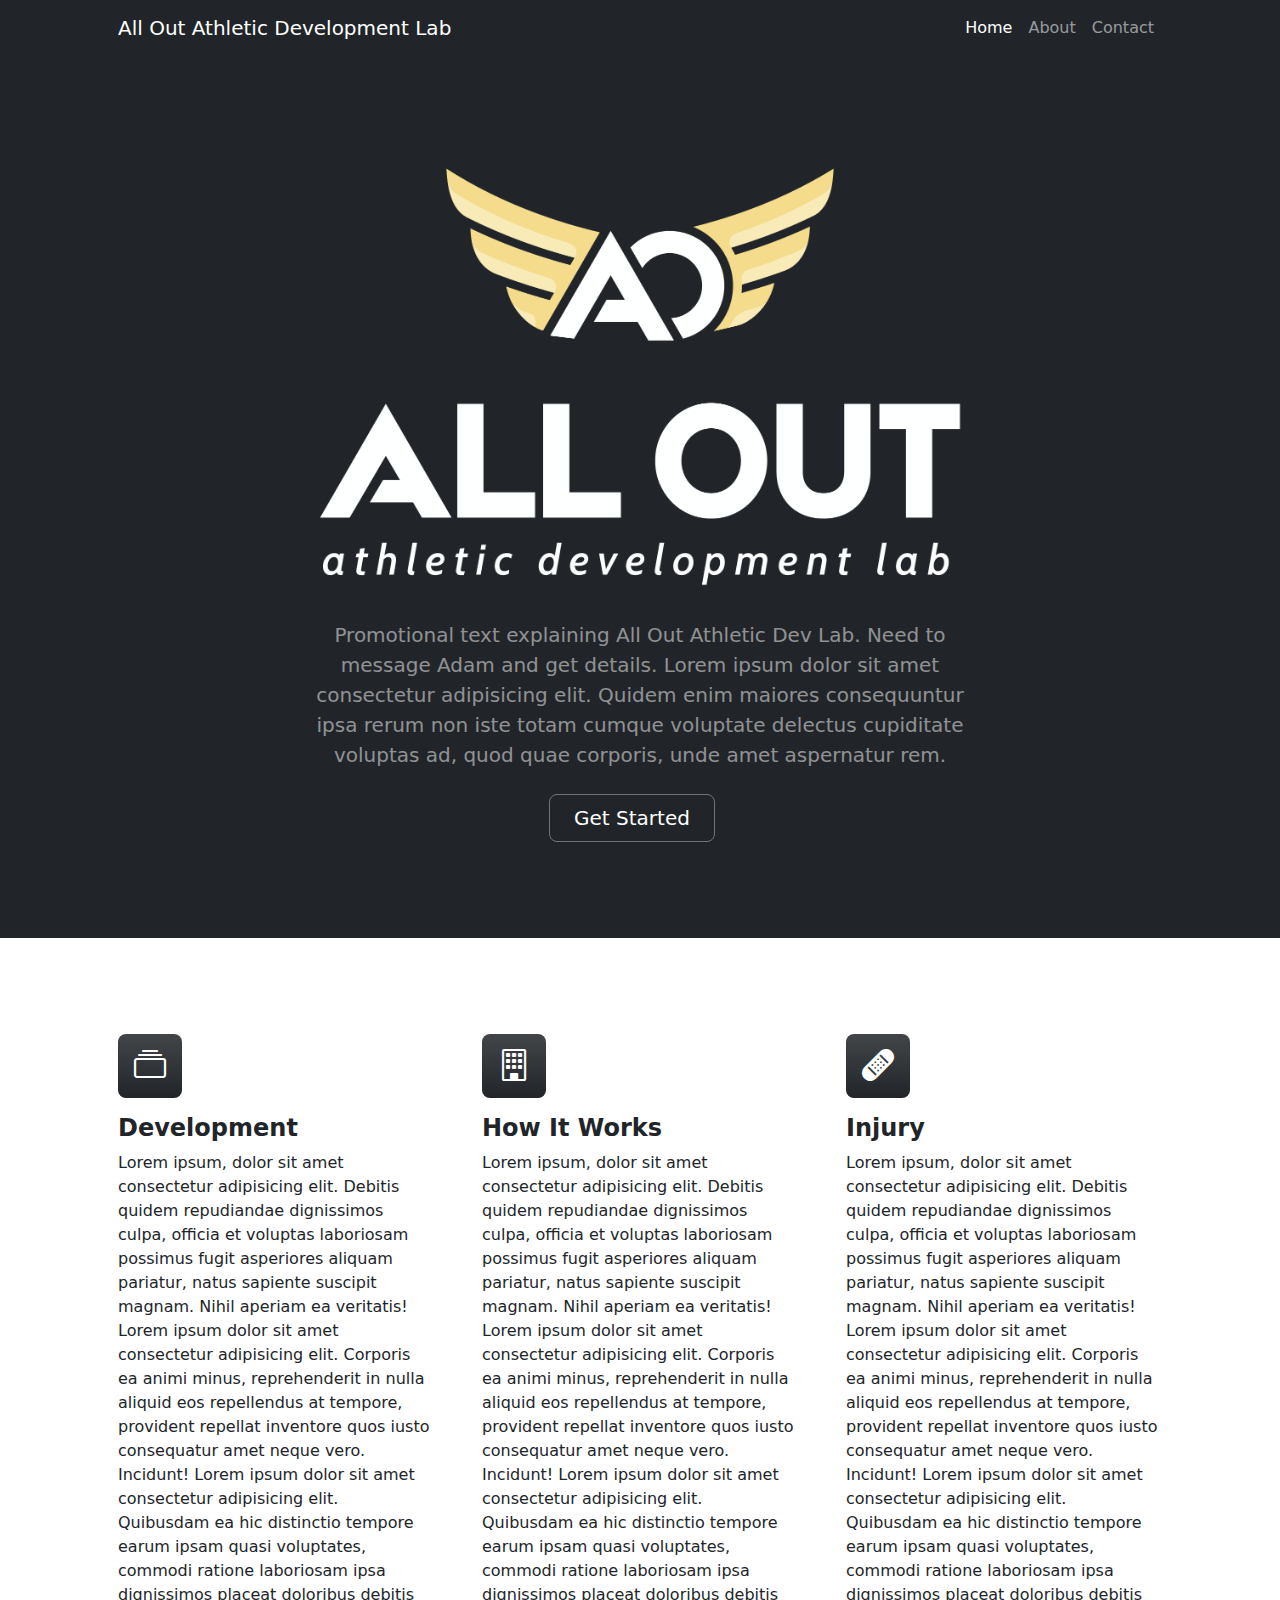
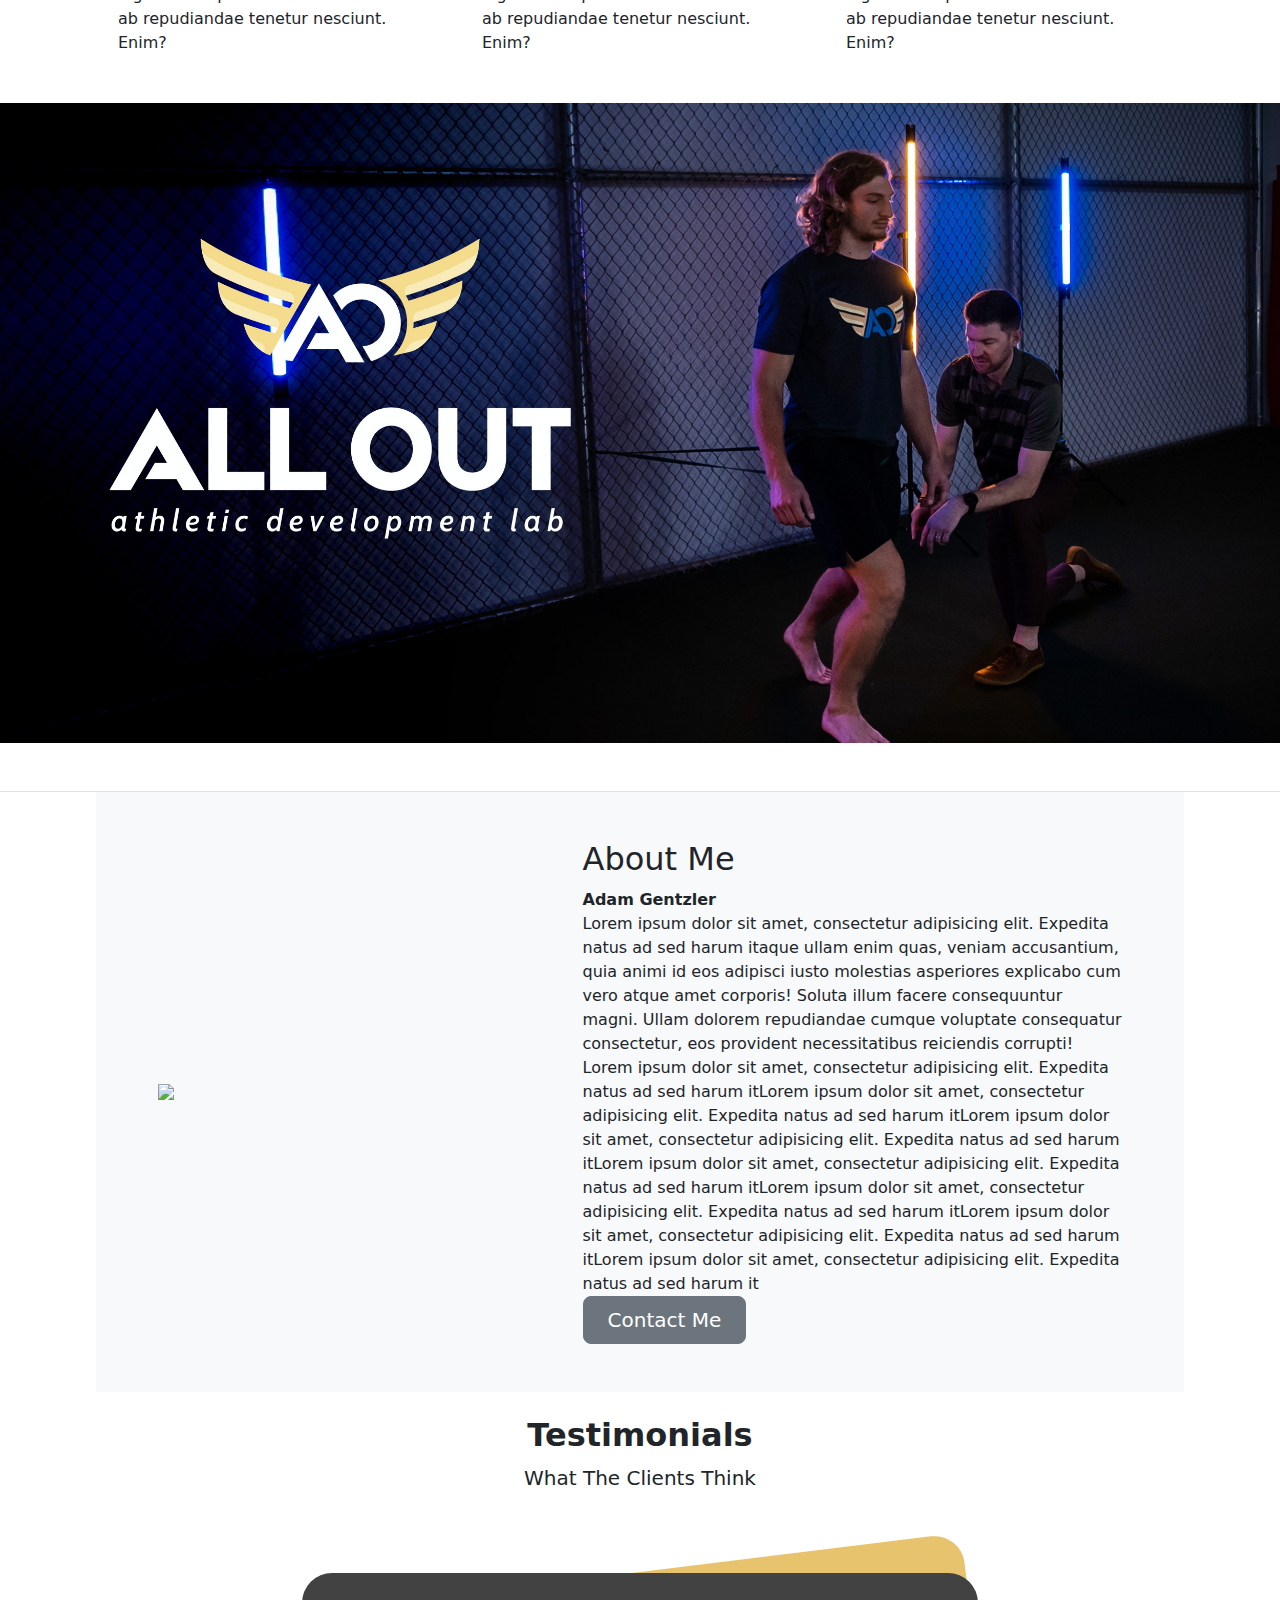
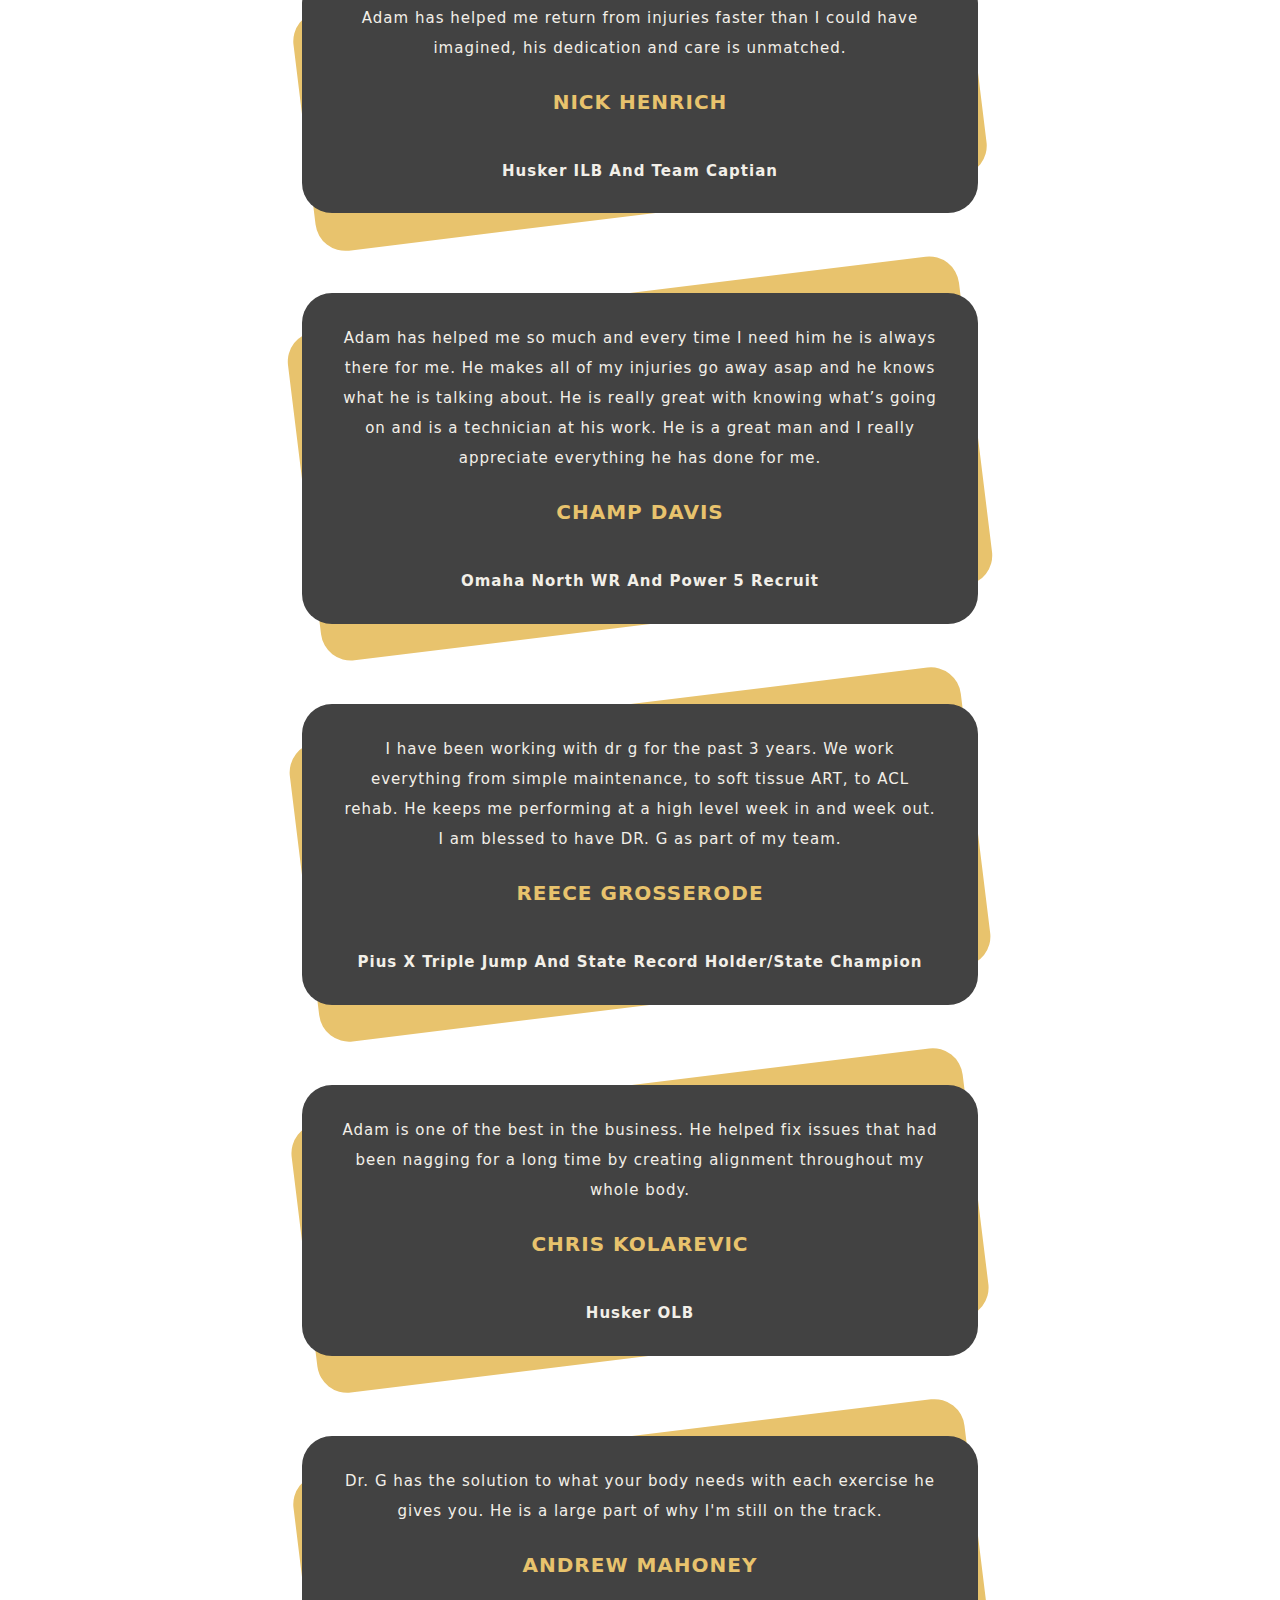
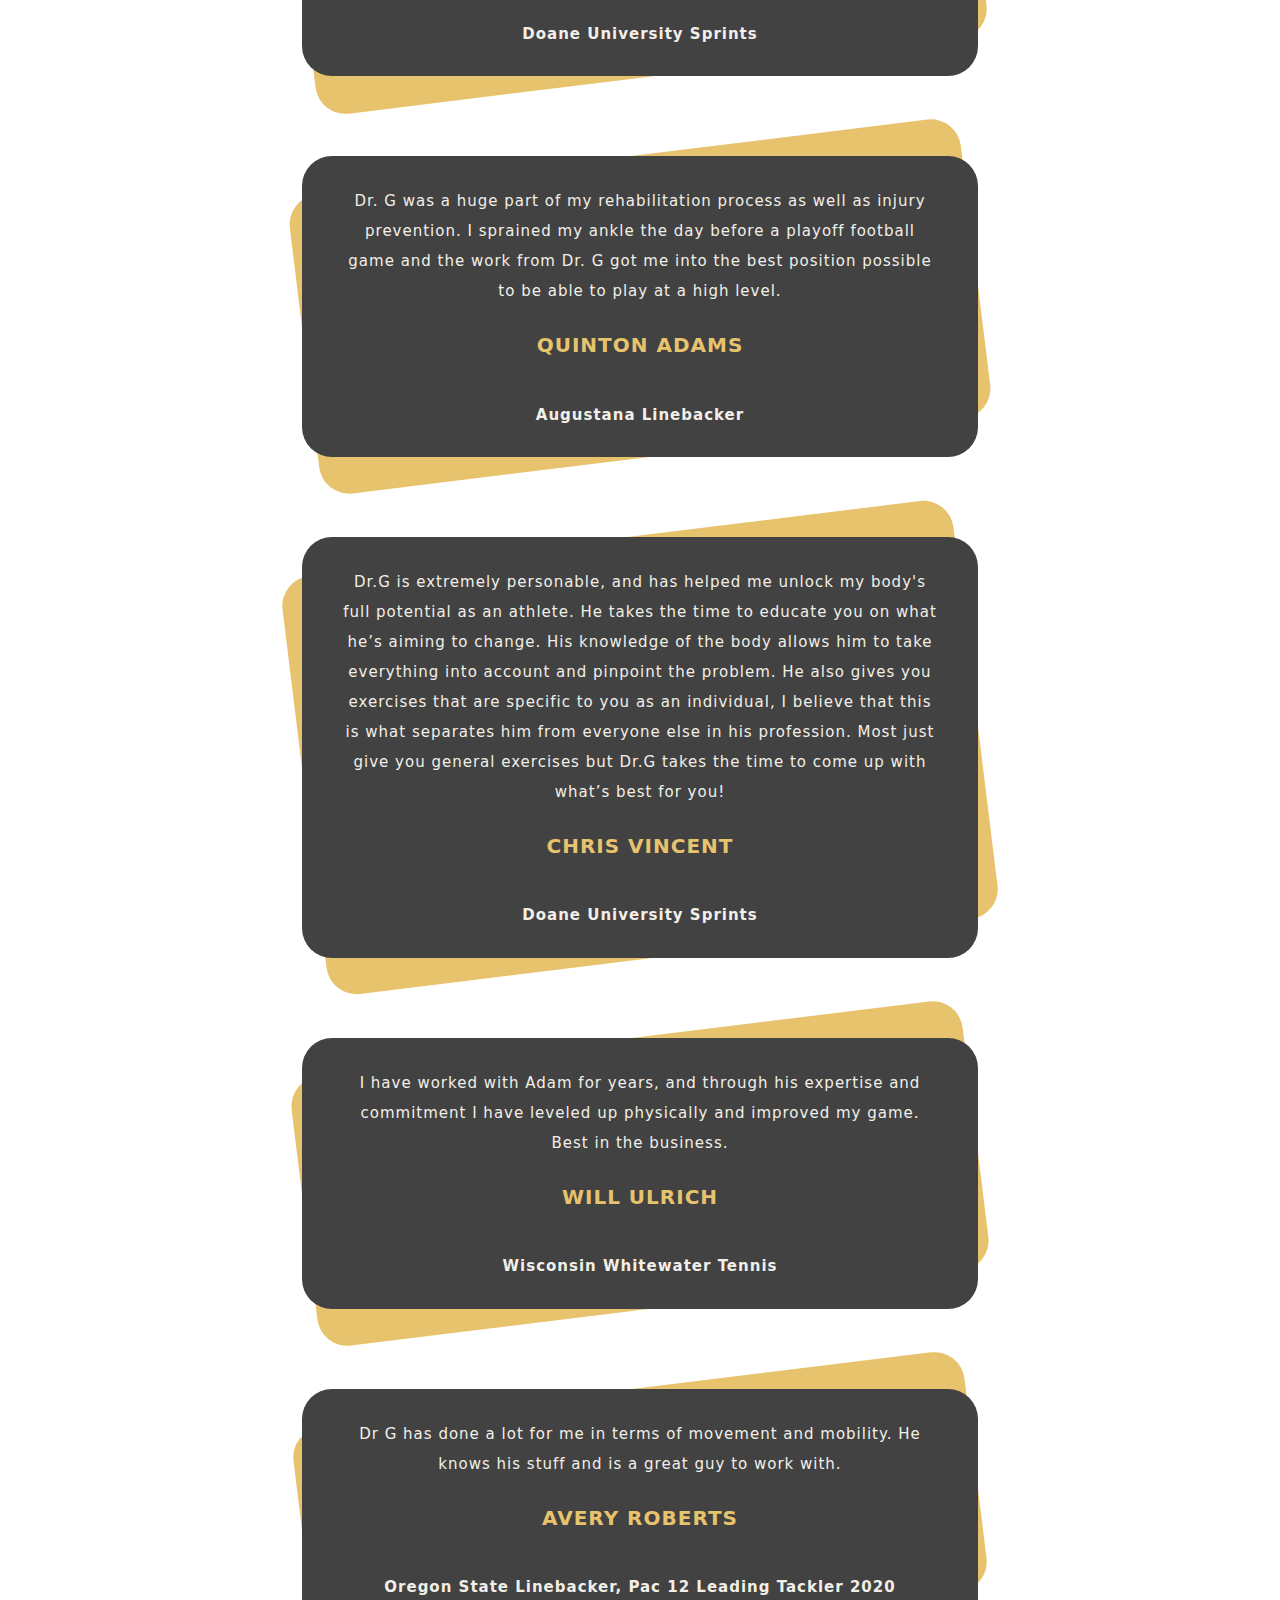
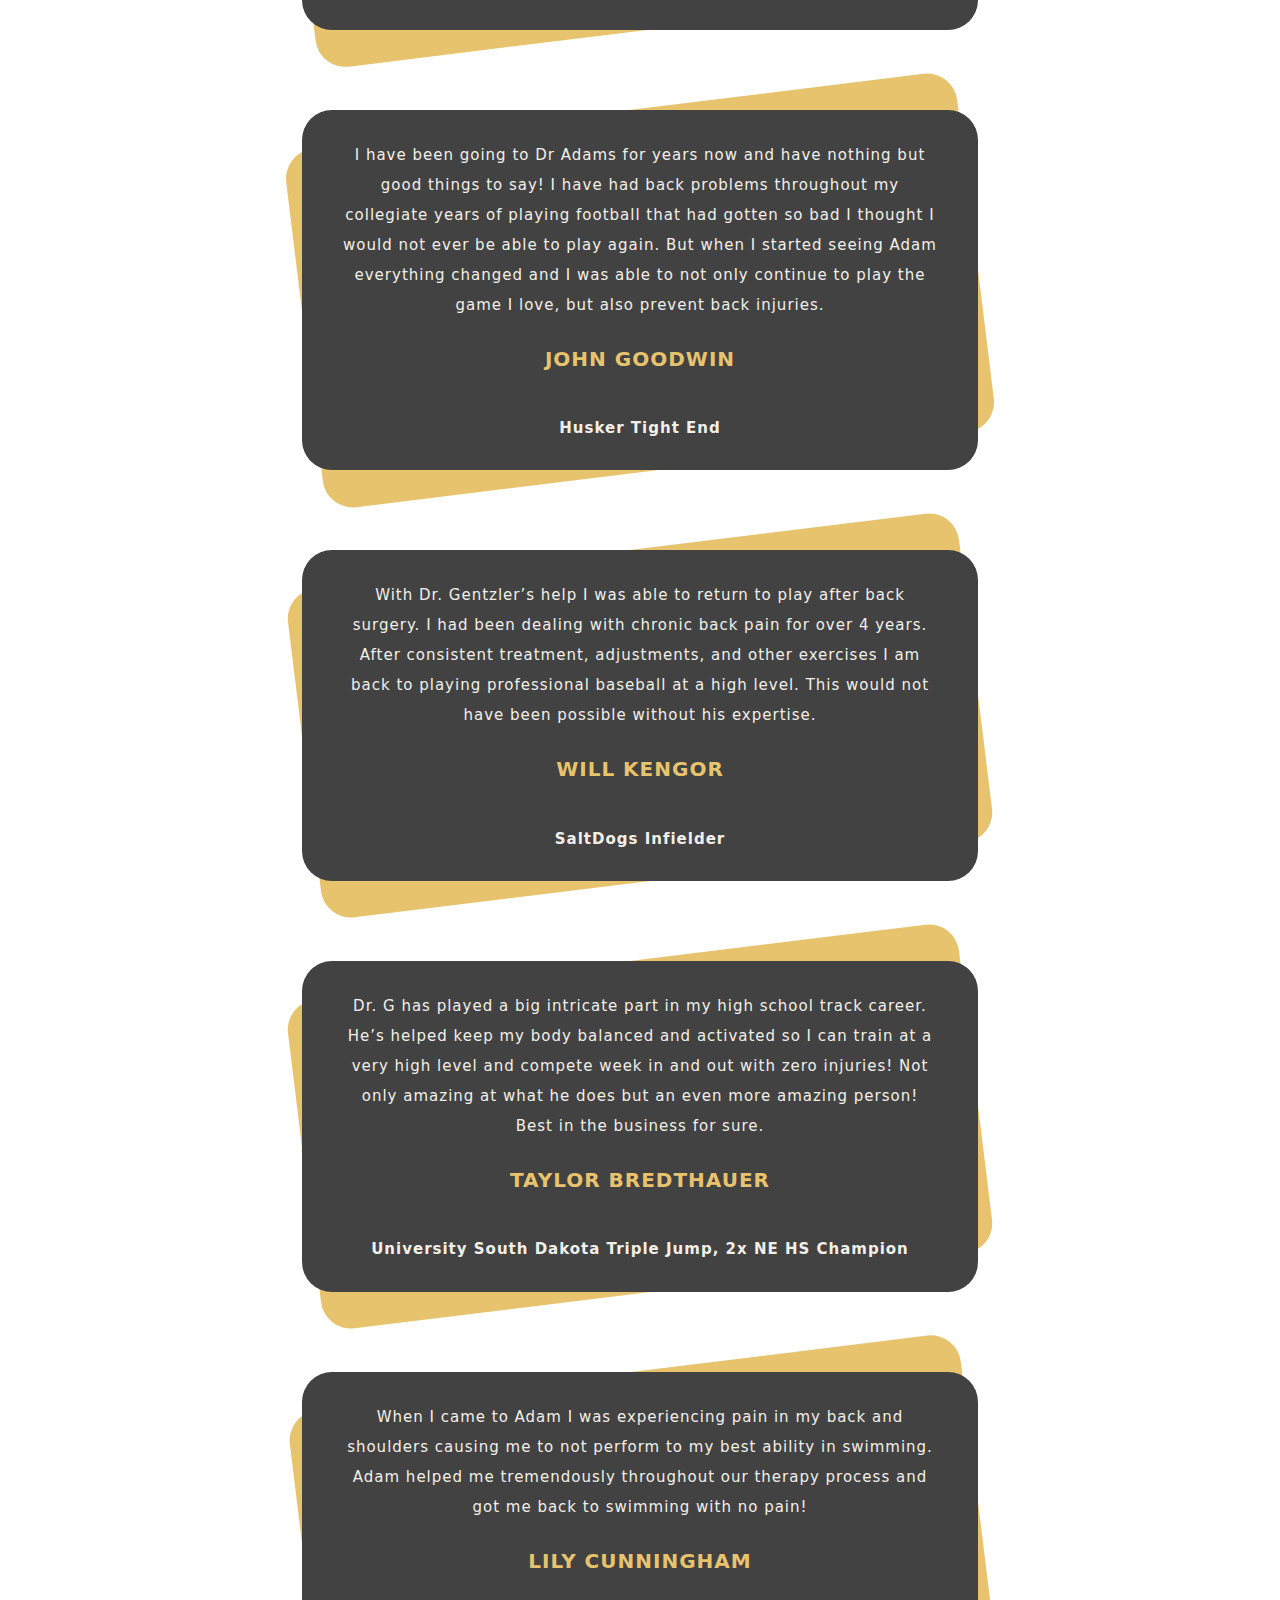
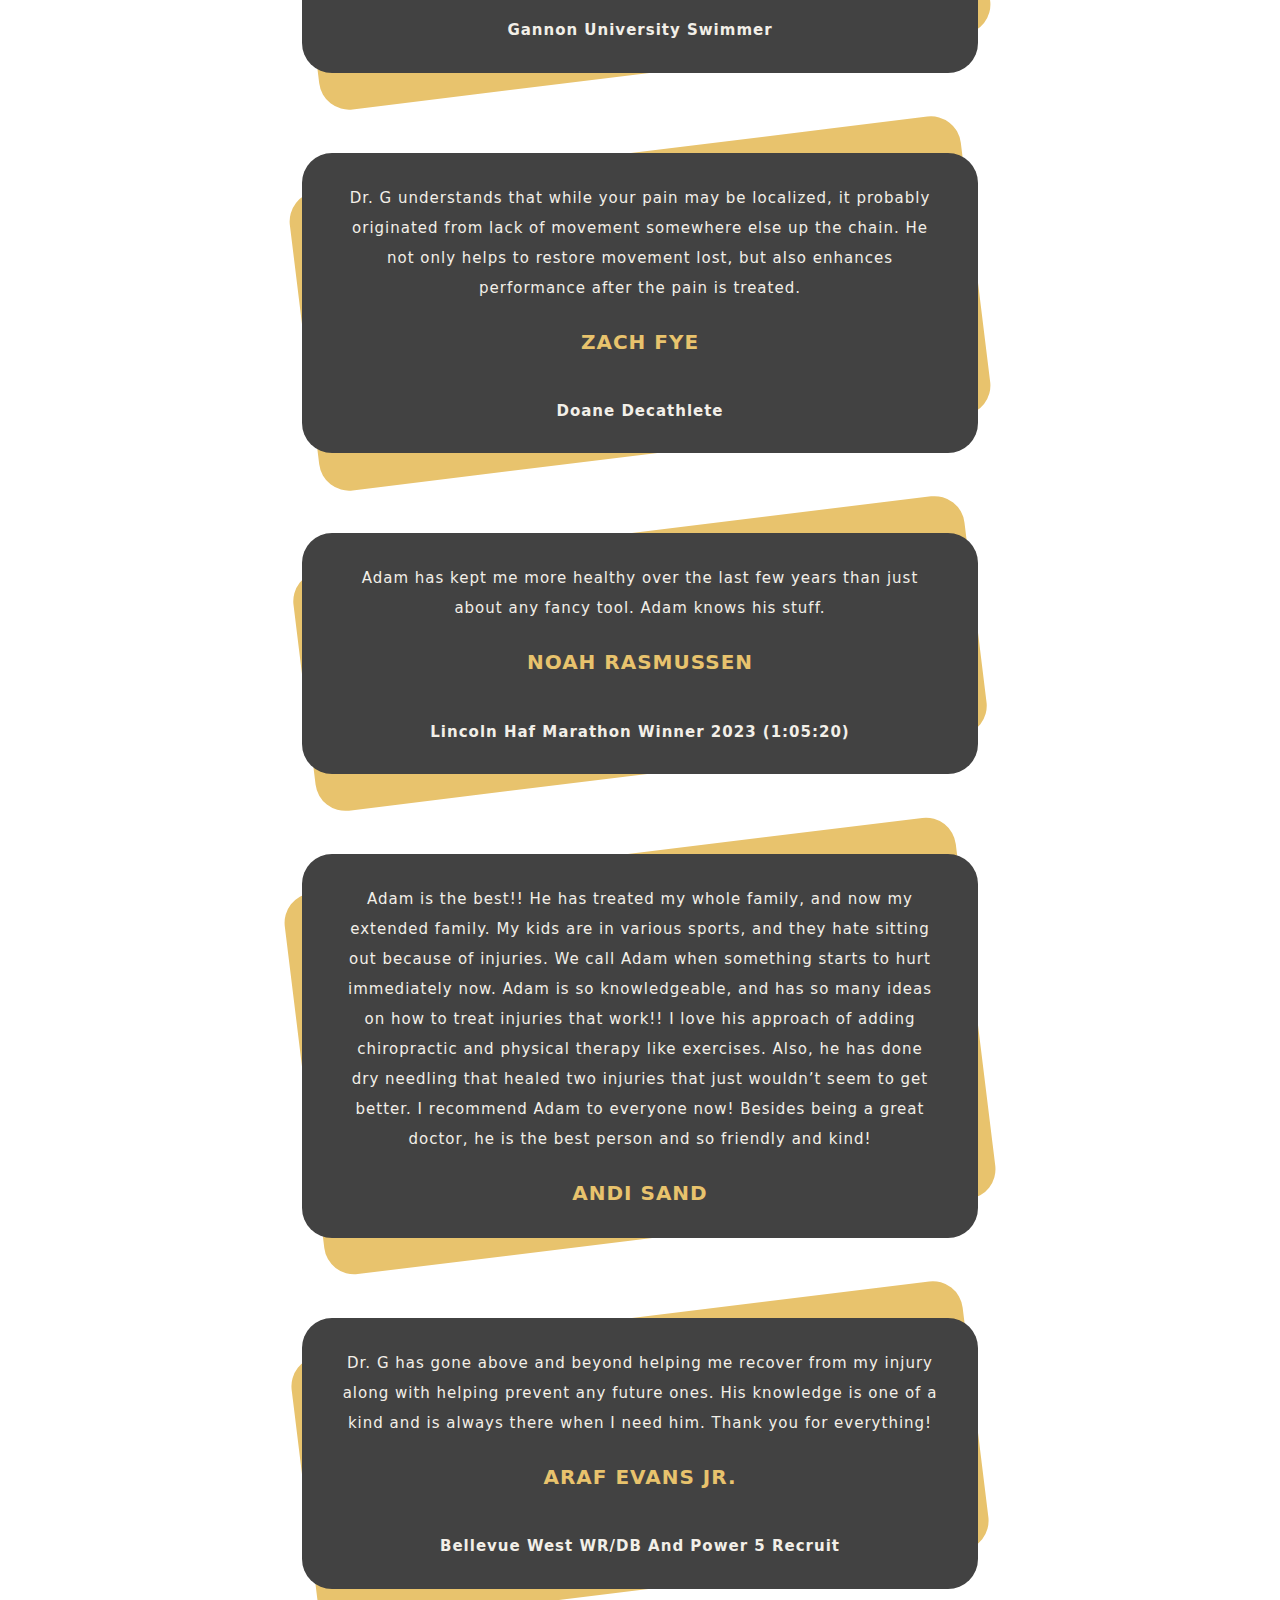
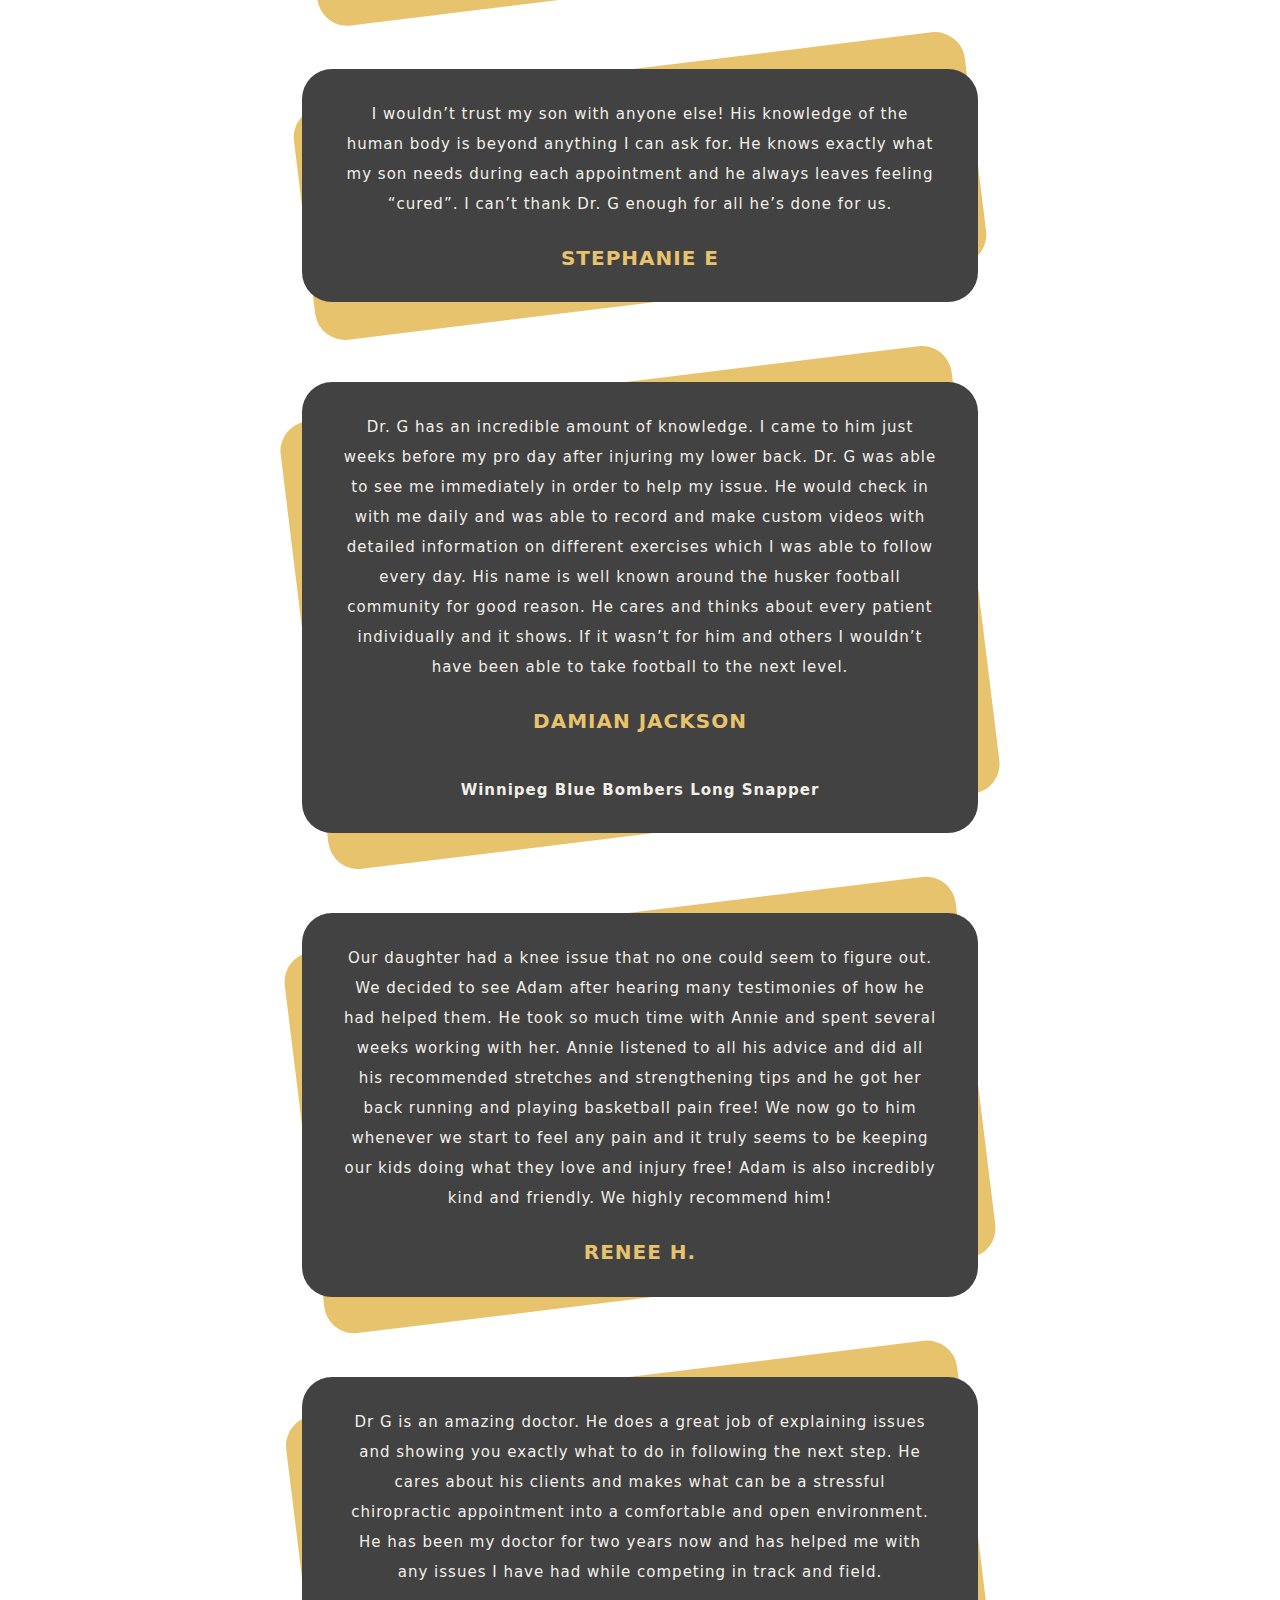
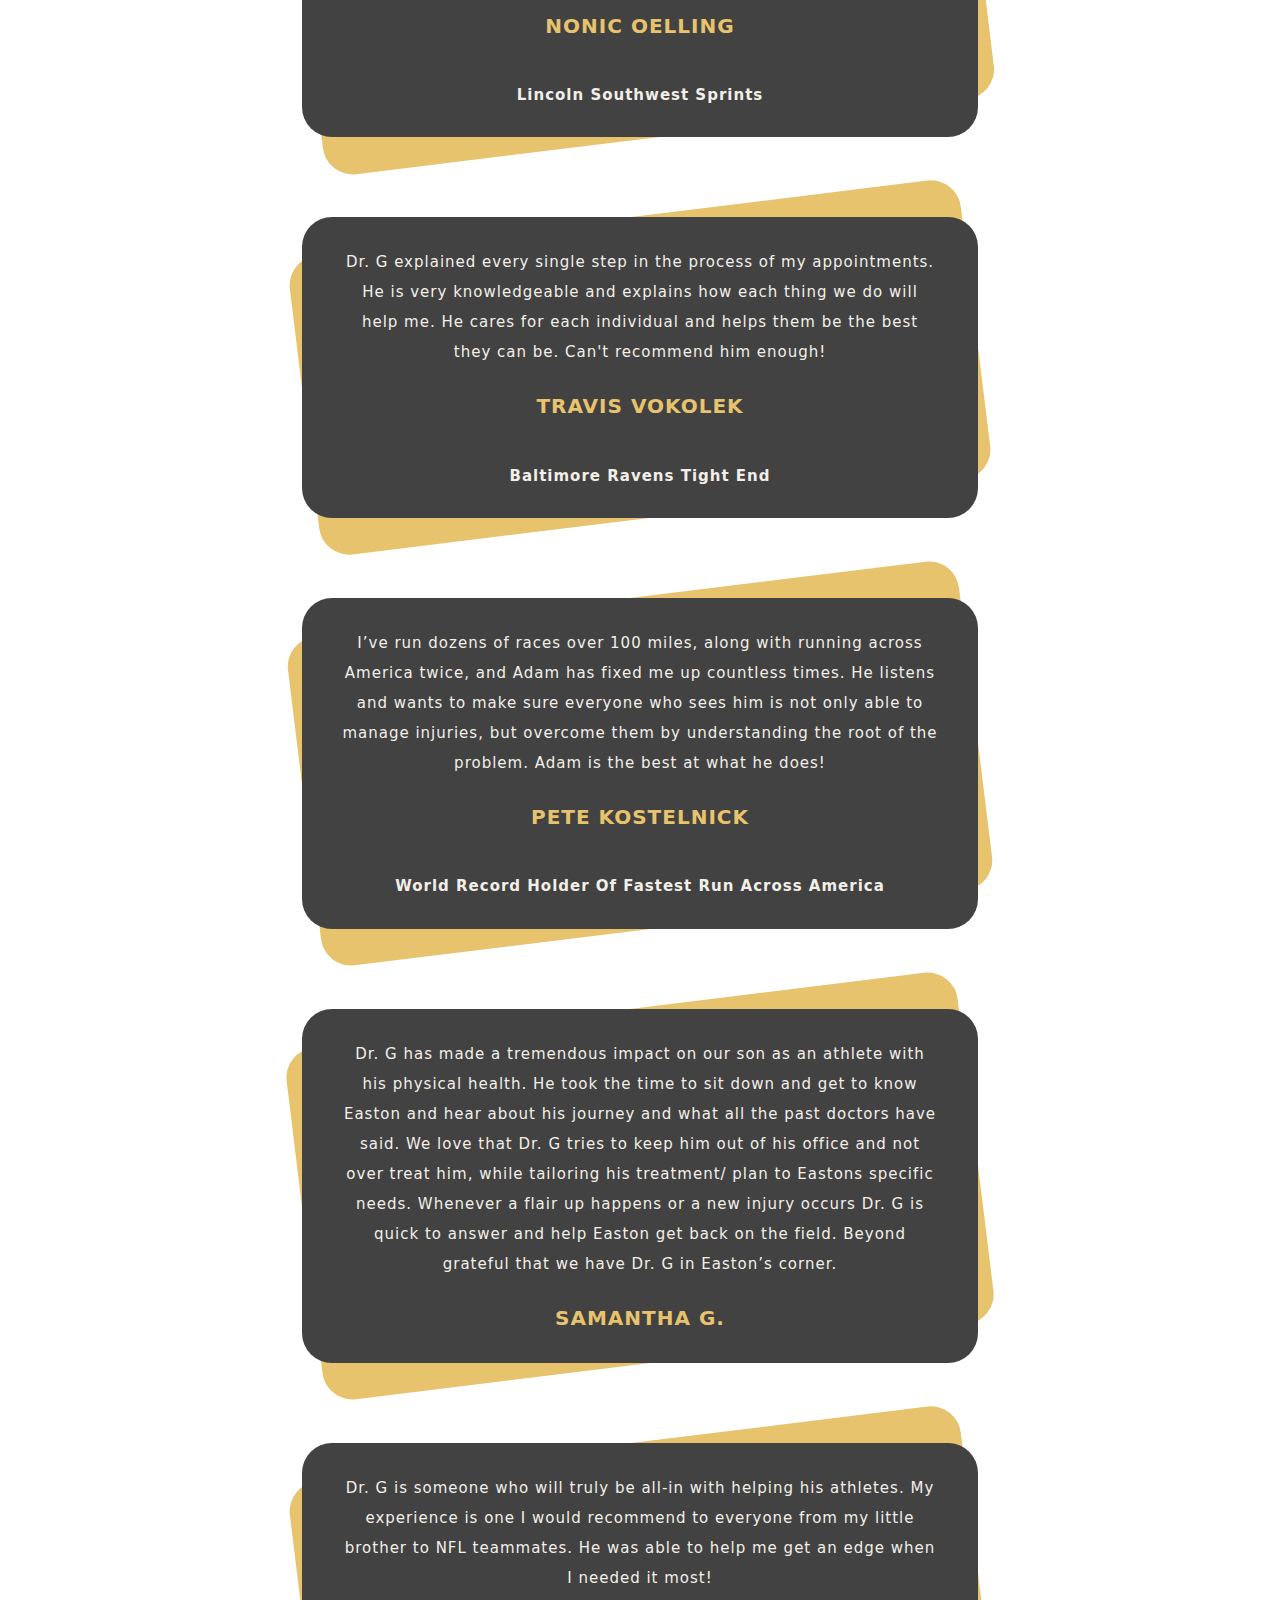
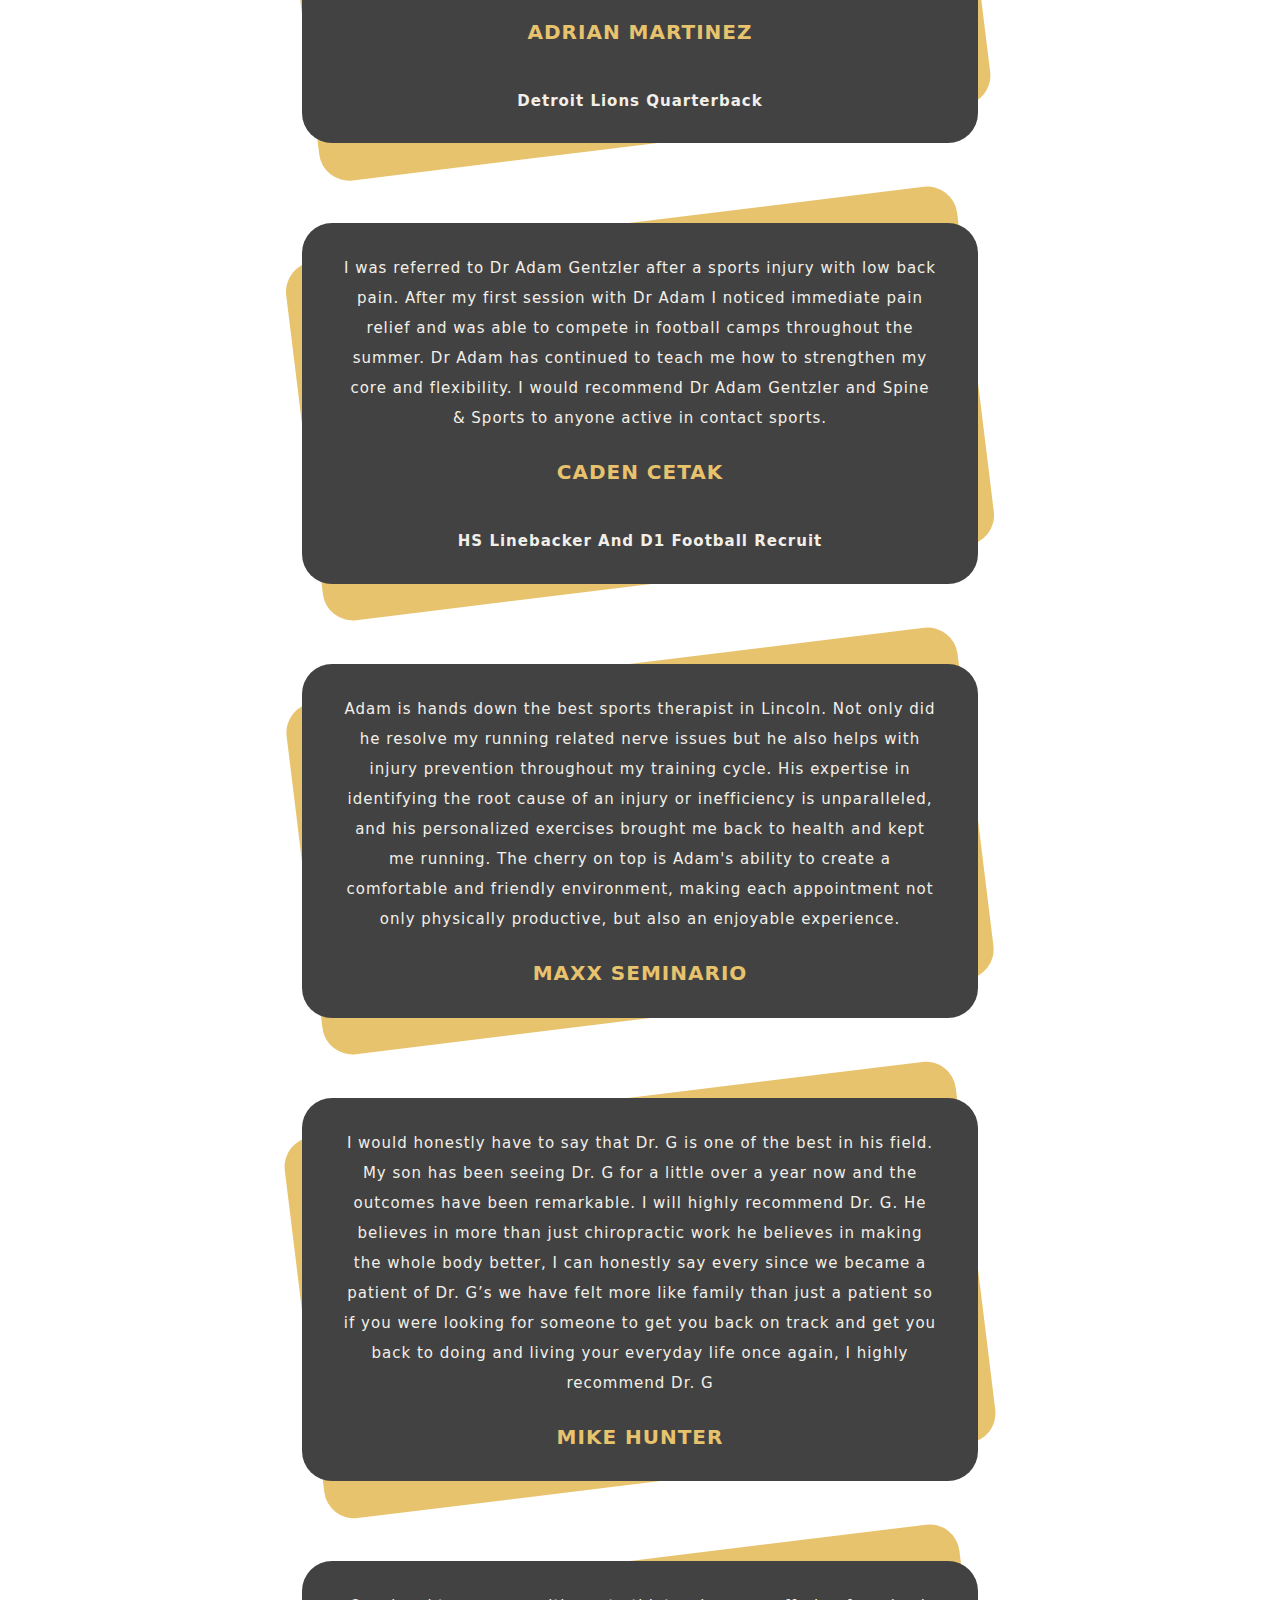
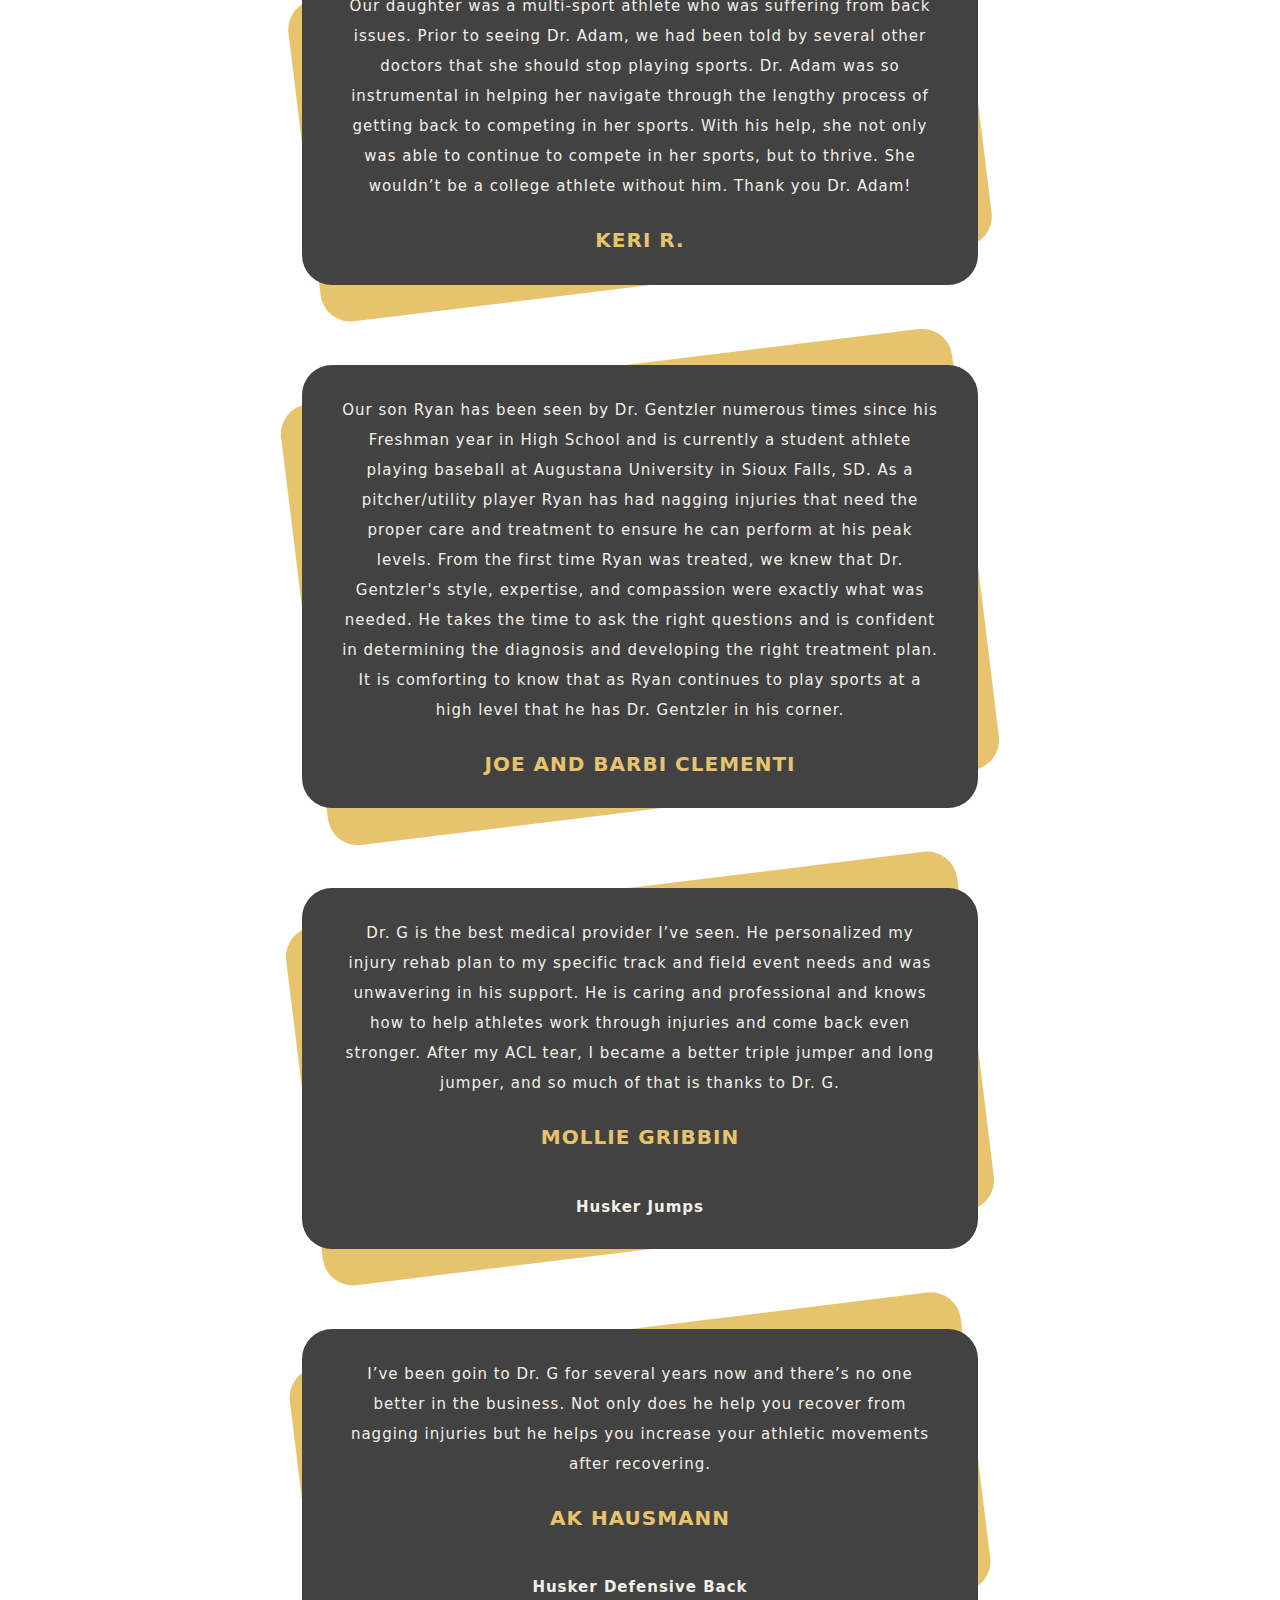
==== aoadlWebsite/website/index.html @ 7fc343eb "Current Site Upload" ====
<!DOCTYPE html>
<html lang="en">
    <head>
        <meta charset="utf-8" />
        <meta name="viewport" content="width=device-width, initial-scale=1, shrink-to-fit=no" />
        <meta name="description" content="" />
        <meta name="author" content="" />
        <title>All Out Athletic Development Lab</title>

        <link rel="stylesheet" href="https://maxcdn.bootstrapcdn.com/font-awesome/4.7.0/css/font-awesome.min.css" integrity="sha384-wvfXpqpZZVQGK6TAh5PVlGOfQNHSoD2xbE+QkPxCAFlNEevoEH3Sl0sibVcOQVnN" crossorigin="anonymous">
        <link rel="stylesheet" href="https://cdnjs.cloudflare.com/ajax/libs/owl-carousel/1.3.3/owl.carousel.min.css">

        <!-- Favicon-->
        <link rel="icon" type="image/x-icon" href="assets/AO_symbol-color-alt-med.png" />
        <!-- Bootstrap icons-->
        <link href="https://cdn.jsdelivr.net/npm/bootstrap-icons@1.4.1/font/bootstrap-icons.css" rel="stylesheet" />
        <!-- Core theme CSS (includes Bootstrap)-->
        <link href="css/styles.css" rel="stylesheet" />
        <link rel="stylesheet" href="https://cdn.jsdelivr.net/npm/bootstrap-icons@1.10.4/font/bootstrap-icons.css">
    </head>
    <body>
        <!-- Responsive navbar-->
        <nav class="navbar navbar-expand-lg navbar-dark bg-dark sticky-sm-top">
            <div class="container px-5">
                <a class="navbar-brand" href="#!">All Out Athletic Development Lab</a>
                <button class="navbar-toggler" type="button" data-bs-toggle="collapse" data-bs-target="#navbarSupportedContent" aria-controls="navbarSupportedContent" aria-expanded="false" aria-label="Toggle navigation"><span class="navbar-toggler-icon"></span></button>
                <div class="collapse navbar-collapse" id="navbarSupportedContent">
                    <ul class="navbar-nav ms-auto mb-2 mb-lg-0">
                        <li class="nav-item"><a class="nav-link active" aria-current="page" href="#features">Home</a></li>
                        <li class="nav-item"><a class="nav-link" href="#features">About</a></li>
                        <li class="nav-item"><a class="nav-link" href="#contact">Contact</a></li>
                    </ul>
                </div>
            </div>
        </nav>
        <!-- Header-->
        <header class="bg-dark py-5">
            <div class="container px-5">
                <div class="row gx-5 justify-content-center">
                    <div class="col-lg-8">
                        <div class="text-center my-5">
                            <img src="assets/AO_logo-full-light2-large.png" class="img-fluid" alt="">
                            <p class="lead text-white-50 mb-4">Promotional text explaining All Out Athletic Dev Lab. Need to message Adam and get details. Lorem ipsum dolor sit amet consectetur adipisicing elit. Quidem enim maiores consequuntur ipsa rerum non iste totam cumque voluptate delectus cupiditate voluptas ad, quod quae corporis, unde amet aspernatur rem.</p>
                            <div class="d-grid gap-3 d-sm-flex justify-content-sm-center">
                                <a class="btn btn-primary btn-lg px-4 me-sm-3" href="#features">Get Started</a>
                            </div>
                        </div>
                    </div>
                </div>
            </div>
        </header>
        <!-- Features section-->
        <section class="py-5 border-bottom" id="features">
            <div class="container px-5 my-5">
                <div class="row gx-5">
                    <div class="col-lg-4 mb-5 mb-lg-0">
                        <div class="feature bg-dark bg-gradient text-white rounded-3 mb-3"><i class="bi bi-collection"></i></div>
                        <h2 class="h4 fw-bolder">Development</h2>
                        <p>Lorem ipsum, dolor sit amet consectetur adipisicing elit. Debitis quidem repudiandae dignissimos culpa, officia et voluptas laboriosam possimus fugit asperiores aliquam pariatur, natus sapiente suscipit magnam. Nihil aperiam ea veritatis! Lorem ipsum dolor sit amet consectetur adipisicing elit. Corporis ea animi minus, reprehenderit in nulla aliquid eos repellendus at tempore, provident repellat inventore quos iusto consequatur amet neque vero. Incidunt! Lorem ipsum dolor sit amet consectetur adipisicing elit. Quibusdam ea hic distinctio tempore earum ipsam quasi voluptates, commodi ratione laboriosam ipsa dignissimos placeat doloribus debitis ab repudiandae tenetur nesciunt. Enim?</p>
                        
                    </div>
                    <div class="col-lg-4 mb-5 mb-lg-0">
                        <div class="feature bg-dark bg-gradient text-white rounded-3 mb-3"><i class="bi bi-building"></i></div>
                        <h2 class="h4 fw-bolder">How It Works</h2>
                        <p>Lorem ipsum, dolor sit amet consectetur adipisicing elit. Debitis quidem repudiandae dignissimos culpa, officia et voluptas laboriosam possimus fugit asperiores aliquam pariatur, natus sapiente suscipit magnam. Nihil aperiam ea veritatis! Lorem ipsum dolor sit amet consectetur adipisicing elit. Corporis ea animi minus, reprehenderit in nulla aliquid eos repellendus at tempore, provident repellat inventore quos iusto consequatur amet neque vero. Incidunt! Lorem ipsum dolor sit amet consectetur adipisicing elit. Quibusdam ea hic distinctio tempore earum ipsam quasi voluptates, commodi ratione laboriosam ipsa dignissimos placeat doloribus debitis ab repudiandae tenetur nesciunt. Enim?</p>
                        
                    </div>
                    <div class="col-lg-4 mb-5 mb-lg-0">
                        <div class="feature bg-dark bg-gradient text-white rounded-3 mb-3"><i class="bi bi-bandaid-fill"></i></div>
                        <h2 class="h4 fw-bolder">Injury</h2>
                        <p>Lorem ipsum, dolor sit amet consectetur adipisicing elit. Debitis quidem repudiandae dignissimos culpa, officia et voluptas laboriosam possimus fugit asperiores aliquam pariatur, natus sapiente suscipit magnam. Nihil aperiam ea veritatis! Lorem ipsum dolor sit amet consectetur adipisicing elit. Corporis ea animi minus, reprehenderit in nulla aliquid eos repellendus at tempore, provident repellat inventore quos iusto consequatur amet neque vero. Incidunt! Lorem ipsum dolor sit amet consectetur adipisicing elit. Quibusdam ea hic distinctio tempore earum ipsam quasi voluptates, commodi ratione laboriosam ipsa dignissimos placeat doloribus debitis ab repudiandae tenetur nesciunt. Enim?</p>
                        
                    </div>
                </div>
            </div>
            <img src="assets/AO-quick-style-2.jpg" class="img-fluid" alt="">
        </section>
        <!-- About Me Section-->
        <section>
            <div class="about bg-light py-5">
                <img src="assets/AO-headshot-1.jpg" class="pic">
                <div class="text">
                    <h2>About Me</h2>
                    <strong><p>Adam Gentzler</p></strong>
                    <p>Lorem ipsum dolor sit amet, consectetur adipisicing elit. Expedita natus ad sed harum itaque ullam enim quas, veniam accusantium, quia animi id eos adipisci iusto molestias asperiores explicabo cum vero atque amet corporis! Soluta illum facere consequuntur magni. Ullam dolorem repudiandae cumque voluptate consequatur consectetur, eos provident necessitatibus reiciendis corrupti! Lorem ipsum dolor sit amet, consectetur adipisicing elit. Expedita natus ad sed harum itLorem ipsum dolor sit amet, consectetur adipisicing elit. Expedita natus ad sed harum itLorem ipsum dolor sit amet, consectetur adipisicing elit. Expedita natus ad sed harum itLorem ipsum dolor sit amet, consectetur adipisicing elit. Expedita natus ad sed harum itLorem ipsum dolor sit amet, consectetur adipisicing elit. Expedita natus ad sed harum itLorem ipsum dolor sit amet, consectetur adipisicing elit. Expedita natus ad sed harum itLorem ipsum dolor sit amet, consectetur adipisicing elit. Expedita natus ad sed harum it</p>
                    <div class="d-grid gap-3 d-sm-flex justify-content-sm-left">
                        <a class="btn btn-secondary btn-lg px-4 me-sm-3" href="#contact">Contact Me</a>
                    </div>
                </div>
            </div>
        </section>
        <!-- Testimonials section-->

        <div class="container">
            <div class="row pb-4">
                <div class="col-md-offset-2 col-md-8">
                    <div class="text-center mb-5 pt-4">
                        <h2 class="fw-bolder">Testimonials</h2>
                        <p class="lead mb-0">What The Clients Think</p>
                    </div>
                    <div id="testimonial-slider" class="owl-carousel">
                        <div class="testimonial">
                            <div class="testimonial-content">
                                <p>Adam has helped me return from injuries faster than I could have imagined, 
                                    his dedication and care is unmatched.
                                </p>
                            </div>
                            <h3 class="testimonial-title">
                                <a>Nick Henrich</a>
                                <br></br>
                                <small>Husker ILB and Team Captian</small>
                            </h3>
                        </div>
        
                        <div class="testimonial">
                            <div class="testimonial-content">
                                <p>Adam has helped me so much and every time I need him he is always there for me. 
                                    He makes all of my injuries go away asap and he knows what he is talking about. 
                                    He is really great with knowing what’s going on and is a technician at his work. 
                                    He is a great man and I really appreciate everything he has done for me. 
                                </p>
                            </div>
                            <h3 class="testimonial-title">
                                <a>Champ Davis</a>
                                <br></br>
                                <small>Omaha North WR and Power 5 Recruit</small>
                            </h3>
                        </div>
        
                        <div class="testimonial">
                            <div class="testimonial-content">
                                <p>I have been working with dr g for the past 3 years.  
                                    We work everything from simple maintenance, to soft tissue ART, to ACL rehab.  
                                    He keeps me performing at a high level week in and week out. 
                                    I am blessed to have DR. G as part of my team.
                                </p>
                            </div>
                            <h3 class="testimonial-title">
                                <a>Reece Grosserode</a>
                                <br></br>
                                <small>Pius X Triple Jump and State Record Holder/State Champion</small>
                            </h3>
                        </div>
                        <div class="testimonial">
                            <div class="testimonial-content">
                                <p>Adam is one of the best in the business.
                                     He helped fix issues that had been 
                                     nagging for a long time by creating alignment throughout my whole body.
                                </p>
                            </div>
                            <h3 class="testimonial-title">
                                <a>Chris Kolarevic</a>
                                <br></br>
                                <small>Husker OLB</small>
                            </h3>
                        </div>
                        <div class="testimonial">
                            <div class="testimonial-content">
                                <p>Dr. G has the solution to what your body needs with each exercise he gives you. He is a large part of why I'm still on the track.
                                </p>
                            </div>
                            <h3 class="testimonial-title">
                                <a>Andrew Mahoney</a>
                                <br></br>
                                <small>Doane University Sprints</small>
                            </h3>
                        </div>
                        <div class="testimonial">
                            <div class="testimonial-content">
                                <p>Dr. G was a huge part of my rehabilitation process as well as injury prevention. I sprained my ankle the day before a playoff football game and the work from Dr. G got me into the best position possible to be able to play at a high level.
                                </p>
                            </div>
                            <h3 class="testimonial-title">
                                <a>Quinton Adams</a>
                                <br></br>
                                <small>Augustana Linebacker</small>
                            </h3>
                        </div>
                        <div class="testimonial">
                            <div class="testimonial-content">
                                <p>Dr.G is extremely personable, and has helped me unlock my body's full potential as an athlete. He takes the time to educate you on what he’s aiming to change. His knowledge of the body allows him to take everything into account and pinpoint the problem. He also gives you exercises that are specific to you as an individual, I believe that this is what separates him from everyone else in his profession. Most just give you general exercises but Dr.G takes the time to come up with what’s best for you!
                                </p>
                            </div>
                            <h3 class="testimonial-title">
                                <a>Chris Vincent</a>
                                <br></br>
                                <small>Doane University Sprints</small>
                            </h3>
                        </div>
                        <div class="testimonial">
                            <div class="testimonial-content">
                                <p>I have worked with Adam for years, and through his expertise and commitment I have leveled up physically and improved my game. Best in the business.
                                </p>
                            </div>
                            <h3 class="testimonial-title">
                                <a >Will Ulrich</a>
                                <br></br>
                                <small>Wisconsin Whitewater Tennis</small>
                            </h3>
                        </div>
                        <div class="testimonial">
                            <div class="testimonial-content">
                                <p>Dr G has done a lot for me in terms of movement and mobility. He knows his stuff and is a great guy to work with.
                                </p>
                            </div>
                            <h3 class="testimonial-title">
                                <a >Avery Roberts</a>
                                <br></br>
                                <small>Oregon State Linebacker, Pac 12 Leading Tackler 2020</small>
                            </h3>
                        </div>
                        <div class="testimonial">
                            <div class="testimonial-content">
                                <p>I have been going to Dr Adams for years now and have nothing but good things to say! I have had back problems throughout my collegiate years of playing football that had gotten so bad I thought I would not ever be able to play again. But when I started seeing Adam everything changed and I was able to not only continue to play the game I love, but also prevent  back injuries. 
                                </p>
                            </div>
                            <h3 class="testimonial-title">
                                <a >John Goodwin</a>
                                <br></br>
                                <small>Husker Tight End</small>
                            </h3>
                        </div>
                        <div class="testimonial">
                            <div class="testimonial-content">
                                <p>With Dr. Gentzler’s help I was able to return to play after back surgery. I had been dealing with chronic back pain for over 4 years. After consistent treatment, adjustments, and other exercises I am back to playing professional baseball at a high level. This would not have been possible without his expertise. 
                                </p>
                            </div>
                            <h3 class="testimonial-title">
                                <a >Will Kengor</a>
                                <br></br>
                                <small>SaltDogs Infielder</small>
                            </h3>
                        </div>
                        <div class="testimonial">
                            <div class="testimonial-content">
                                <p>Dr. G has played a big intricate part in my high school track career. He’s helped keep my body balanced and activated so I can train at a very high level and compete week in and out with zero injuries! Not only amazing at what he does but an even more amazing person! Best in the business for sure.
                                </p>
                            </div>
                            <h3 class="testimonial-title">
                                <a >Taylor Bredthauer</a>
                                <br></br>
                                <small>University South Dakota Triple Jump, 2x NE HS Champion</small>
                            </h3>
                        </div>
                        <div class="testimonial">
                            <div class="testimonial-content">
                                <p>When I came to Adam I was experiencing pain in my back and shoulders causing me to not perform to my best ability in swimming. Adam helped me tremendously throughout our therapy process and got me back to swimming with no pain!
                                </p>
                            </div>
                            <h3 class="testimonial-title">
                                <a >Lily Cunningham</a>
                                <br></br>
                                <small>Gannon University Swimmer</small>
                            </h3>
                        </div>
                        <div class="testimonial">
                            <div class="testimonial-content">
                                <p>Dr. G understands that while your pain may be localized, it probably originated from lack of movement somewhere else up the chain. He not only helps to restore movement lost, but also enhances performance after the pain is treated.
                                </p>
                            </div>
                            <h3 class="testimonial-title">
                                <a >Zach Fye</a>
                                <br></br>
                                <small>Doane Decathlete</small>
                            </h3>
                        </div>
        
                        <div class="testimonial">
                            <div class="testimonial-content">
                                <p>Adam has kept me more healthy over the last few years than just about any fancy tool. Adam knows his stuff. 
                                </p>
                            </div>
                            <h3 class="testimonial-title">
                                <a >Noah Rasmussen</a>
                                <br></br>
                                <small>Lincoln Haf Marathon Winner 2023 (1:05:20)</small>
                            </h3>
                        </div>
        
                        <div class="testimonial">
                            <div class="testimonial-content">
                                <p>Adam is the best!!  He has treated my whole family, and now my extended family.  My kids are in various sports, and they hate sitting out because of injuries.  We call Adam when something starts to hurt immediately now.  Adam is so knowledgeable, and has so many ideas on how to treat injuries that work!!  I love his approach of adding chiropractic and physical therapy like exercises.  Also, he has done dry needling that healed two injuries that just wouldn’t seem to get better.  I recommend Adam to everyone now!  Besides being a great doctor, he is the best person and so friendly and kind!
                                </p>
                            </div>
                            <h3 class="testimonial-title">
                                <a >Andi Sand</a>
                            </h3>
                        </div>
                        <div class="testimonial">
                            <div class="testimonial-content">
                                <p>Dr. G has gone above and beyond helping me recover from my injury along with helping prevent any future ones. His knowledge is one of a kind and is always there when I need him. Thank you for everything! 
                                </p>
                            </div>
                            <h3 class="testimonial-title">
                                <a >Araf Evans Jr.</a>
                                <br></br>
                                <small>Bellevue West WR/DB and Power 5 Recruit</small>
                            </h3>
                        </div>
                        <div class="testimonial">
                            <div class="testimonial-content">
                                <p>I wouldn’t trust my son with anyone else! His knowledge of the human body is beyond anything I can ask for. He knows exactly what my son needs during each appointment and he always leaves feeling “cured”. I can’t thank Dr. G enough for all he’s done for us.
                                </p>
                            </div>
                            <h3 class="testimonial-title">
                                <a >Stephanie E</a>
                            </h3>
                        </div>
                        <div class="testimonial">
                            <div class="testimonial-content">
                                <p>Dr. G has an incredible amount of knowledge. I came to him just weeks before my pro day after injuring my lower back. Dr. G was able to see me immediately in order to help my issue. He would check in with me daily and was able to record and make custom videos with detailed information on different exercises which I was able to follow every day. His name is well known around the husker football community for good reason. He cares and thinks about every patient individually and it shows. If it wasn’t for him and others I wouldn’t have been able to take football to the next level.
                                </p>
                            </div>
                            <h3 class="testimonial-title">
                                <a >Damian Jackson</a>
                                <br></br>
                                <small>Winnipeg Blue Bombers Long Snapper</small>
                            </h3>
                        </div>
        
                        <div class="testimonial">
                            <div class="testimonial-content">
                                <p>Our daughter had a knee issue that no one could seem to figure out.  We decided to see Adam after hearing many testimonies of how he had helped them. He took so much time with Annie and spent several weeks working with her.  Annie listened to all his advice and did all his recommended stretches and strengthening tips and he got her back running and playing basketball pain free!  We now go to him whenever we start to feel any pain and it truly seems to be keeping our kids doing what they love and injury free!  Adam is also incredibly kind and friendly. We highly recommend him!
                                </p>
                            </div>
                            <h3 class="testimonial-title">
                                <a >Renee H.</a>
                            </h3>
                        </div>
        
                        <div class="testimonial">
                            <div class="testimonial-content">
                                <p>Dr G is an amazing doctor. He does a great job of explaining issues and showing you exactly what to do in following the next step. He cares about his clients and makes what can be a stressful chiropractic appointment into a comfortable and open environment. He has been my doctor for two years now and has helped me with any issues I have had while competing in track and field.
                                </p>
                            </div>
                            <h3 class="testimonial-title">
                                <a >Nonic Oelling</a>
                                <br></br>
                                <small>Lincoln Southwest Sprints</small>
                            </h3>
                        </div>
                        <div class="testimonial">
                            <div class="testimonial-content">
                                <p>Dr. G explained every single step in the process of my appointments. He is very knowledgeable and explains how each thing we do will help me. He cares for each individual and helps them be the best they can be. Can't recommend him enough!
                                </p>
                            </div>
                            <h3 class="testimonial-title">
                                <a >Travis Vokolek</a>
                                <br></br>
                                <small>Baltimore Ravens Tight End</small>
                            </h3>
                        </div>
                        <div class="testimonial">
                            <div class="testimonial-content">
                                <p>I’ve run dozens of races over 100 miles, along with running across America twice, and Adam has fixed me up countless times. He listens and wants to make sure everyone who sees him is not only able to manage injuries, but overcome them by understanding the root of the problem. Adam is the best at what he does!
                                </p>
                            </div>
                            <h3 class="testimonial-title">
                                <a >Pete Kostelnick</a>
                                <br></br>
                                <small>World Record holder of Fastest Run across America</small>
                            </h3>
                        </div>
        
                        <div class="testimonial">
                            <div class="testimonial-content">
                                <p>Dr. G has made a tremendous impact on our son as an athlete with his physical health. He took the time to sit down and get to know Easton and hear about his journey and what all the past doctors have said. We love that Dr. G tries to keep him out of his office and not over treat him, while tailoring his treatment/ plan to Eastons specific needs. Whenever a flair up happens or a new injury occurs Dr. G is quick to answer and help Easton get back on the field. Beyond grateful that we have Dr. G in Easton’s corner. 
                                </p>
                            </div>
                            <h3 class="testimonial-title">
                                <a >Samantha G.</a>
                            </h3>
                        </div>
        
                        <div class="testimonial">
                            <div class="testimonial-content">
                                <p>Dr. G is someone who will truly be all-in with helping his athletes. My experience is one I would recommend to everyone from my little brother to NFL teammates. He was able to help me get an edge when I needed it most! 
                                </p>
                            </div>
                            <h3 class="testimonial-title">
                                <a >Adrian Martinez</a>
                                <br></br>
                                <small>Detroit Lions Quarterback</small>
                            </h3>
                        </div>
                        <div class="testimonial">
                            <div class="testimonial-content">
                                <p>I was referred to Dr Adam Gentzler after a sports injury with low back pain. After my first session with Dr Adam I noticed immediate pain relief and was able to compete in football camps throughout the summer. Dr Adam has continued to teach me how to strengthen my core and flexibility. I would recommend Dr Adam Gentzler and Spine & Sports to anyone active in contact sports.
                                </p>
                            </div>
                            <h3 class="testimonial-title">
                                <a >Caden Cetak</a>
                                <br></br>
                                <small>HS Linebacker and D1 Football Recruit</small>
                            </h3>
                        </div>
                        <div class="testimonial">
                            <div class="testimonial-content">
                                <p>Adam is hands down the best sports therapist in Lincoln. Not only did he resolve my running related nerve issues but he also helps with injury prevention throughout my training cycle. His expertise in identifying the root cause of an injury or inefficiency is unparalleled, and his personalized exercises brought me back to health and kept me running. The cherry on top is Adam's ability to create a comfortable and friendly environment, making each appointment not only physically productive, but also an enjoyable experience.
                                </p>
                            </div>
                            <h3 class="testimonial-title">
                                <a >Maxx Seminario</a>
                            </h3>
                        </div>
        
                        <div class="testimonial">
                            <div class="testimonial-content">
                                <p>I would honestly have to say that Dr. G is one of the best in his field. My son has been seeing Dr. G for a little over a year now and the outcomes have been remarkable. I will highly recommend Dr. G. He believes in more than just chiropractic work he believes in making the whole body better, I can honestly say every since we became a patient of Dr. G’s we have felt more like family than just a patient so if you were looking for someone to get you back on track and get you back to doing and living your everyday life once again, I highly recommend Dr. G 
                                </p>
                            </div>
                            <h3 class="testimonial-title">
                                <a >Mike Hunter</a>
                            </h3>
                        </div>
        
                        <div class="testimonial">
                            <div class="testimonial-content">
                                <p>Our daughter was a multi-sport athlete who was suffering from back issues.  Prior to seeing Dr. Adam, we had been told by several other doctors that she should stop playing sports.  Dr. Adam was so instrumental in helping her navigate through the lengthy process of getting back to competing in her sports.  With his help, she not only was able to continue to compete in her sports, but to thrive.  She wouldn’t be a college athlete without him.  Thank you Dr. Adam!
                                </p>
                            </div>
                            <h3 class="testimonial-title">
                                <a >Keri R.</a>
                            </h3>
                        </div>
                        <div class="testimonial">
                            <div class="testimonial-content">
                                <p>Our son Ryan has been seen by Dr. Gentzler numerous times since his Freshman year in High School and is currently a student athlete playing baseball at Augustana University in Sioux Falls, SD.  As a pitcher/utility player Ryan has had nagging injuries that need the proper care and treatment to ensure he can perform at his peak levels. From the first time Ryan was treated, we knew that Dr. Gentzler's style, expertise, and compassion were exactly what was needed.  He takes the time to ask the right questions and is confident in determining the diagnosis and developing the right treatment plan.  It is comforting to know that as Ryan continues to play sports at a high level that he has Dr. Gentzler in his corner.
                                </p>
                            </div>
                            <h3 class="testimonial-title">
                                <a >Joe and Barbi Clementi</a>
                            </h3>
                        </div>
                        <div class="testimonial">
                            <div class="testimonial-content">
                                <p>Dr. G is the best medical provider I’ve seen. He personalized my injury rehab plan to my specific track and field event needs and was unwavering in his support. He is caring and professional and knows how to help athletes work through injuries and come back even stronger. After my ACL tear, I became a better triple jumper and long jumper, and so much of that is thanks to Dr. G.
                                </p>
                            </div>
                            <h3 class="testimonial-title">
                                <a >Mollie Gribbin</a>
                                <br></br>
                                <small>Husker Jumps</small>
                            </h3>
                        </div>
        
                        <div class="testimonial">
                            <div class="testimonial-content">
                                <p>I’ve been goin to Dr. G for several years now and there’s no one better in the business. Not only does he help you recover from nagging injuries but he helps you increase your athletic movements after recovering.
                                </p>
                            </div>
                            <h3 class="testimonial-title">
                                <a >AK Hausmann</a>
                                <br></br>
                                <small>Husker Defensive Back</small>
                            </h3>
                        </div>
                    </div>
                </div>
            </div>
        </div>
        <!-- Contact section-->
        <section class="bg-light py-5" id = "contact">
            <div class="container px-5 my-5 px-5">
                <div class="text-center mb-5">
                    <div class="feature bg-dark bg-gradient text-white rounded-3 mb-3"><i class="bi bi-envelope"></i></div>
                    <h2 class="fw-bolder">Get in touch</h2>
                    <p class="lead mb-0">We'd love to hear from you</p>
                </div>
                <div class="row gx-5 justify-content-center">
                    <div class="col-lg-6">
                        <!-- * * * * * * * * * * * * * * *-->
                        <!-- * * SB Forms Contact Form * *-->
                        <!-- * * * * * * * * * * * * * * *-->
                        <!-- This form is pre-integrated with SB Forms.-->
                        <!-- To make this form functional, sign up at-->
                        <!-- https://startbootstrap.com/solution/contact-forms-->
                        <!-- to get an API token!-->
                        <form id="contactForm" data-sb-form-api-token="API_TOKEN">
                            <!-- Name input-->
                            <div class="form-floating mb-3">
                                <input class="form-control" id="name" type="text" placeholder="Enter your name..." data-sb-validations="required" />
                                <label for="name">Full name</label>
                                <div class="invalid-feedback" data-sb-feedback="name:required">A name is required.</div>
                            </div>
                            <!-- Email address input-->
                            <div class="form-floating mb-3">
                                <input class="form-control" id="email" type="email" placeholder="name@example.com" data-sb-validations="required,email" />
                                <label for="email">Email address</label>
                                <div class="invalid-feedback" data-sb-feedback="email:required">An email is required.</div>
                                <div class="invalid-feedback" data-sb-feedback="email:email">Email is not valid.</div>
                            </div>
                            <!-- Phone number input-->
                            <div class="form-floating mb-3">
                                <input class="form-control" id="phone" type="tel" placeholder="(123) 456-7890" data-sb-validations="required" />
                                <label for="phone">Phone number</label>
                                <div class="invalid-feedback" data-sb-feedback="phone:required">A phone number is required.</div>
                            </div>
                            <!-- Message input-->
                            <div class="form-floating mb-3">
                                <textarea class="form-control" id="message" type="text" placeholder="Enter your message here..." style="height: 10rem" data-sb-validations="required"></textarea>
                                <label for="message">Message</label>
                                <div class="invalid-feedback" data-sb-feedback="message:required">A message is required.</div>
                            </div>
                            <!-- Submit success message-->
                            <!---->
                            <!-- This is what your users will see when the form-->
                            <!-- has successfully submitted-->
                            <div class="d-none" id="submitSuccessMessage">
                                <div class="text-center mb-3">
                                    <div class="fw-bolder">Form submission successful!</div>
                                    To activate this form, sign up at
                                    <br />
                                    <a href="https://startbootstrap.com/solution/contact-forms">https://startbootstrap.com/solution/contact-forms</a>
                                </div>
                            </div>
                            <!-- Submit error message-->
                            <!---->
                            <!-- This is what your users will see when there is-->
                            <!-- an error submitting the form-->
                            <div class="d-none" id="submitErrorMessage"><div class="text-center text-danger mb-3">Error sending message!</div></div>
                            <!-- Submit Button-->
                            <div class="d-grid"><button class="btn btn-dark btn-lg disabled" id="submitButton" type="submit">Submit</button></div>
                        </form>
                    </div>
                </div>
            </div>
        </section>
        <!-- Footer-->

            <footer class="bg-dark text-center text-lg-start">
              <div class="container d-flex justify-content-center py-5">
                <button type="button" onclick="window.location.href='#features'" class="btn btn-primary btn-lg btn-floating mx-2" style="background-color: #E8C36D;">
                  <i class="bi bi-house-fill"></i>
                </button>
                <!-- <button type="button" class="btn btn-primary btn-lg btn-floating mx-2" style="background-color: #E8C36D;">
                  <i class="bi bi-twitter"></i>
                </button> -->
                <button type="button" class="btn btn-primary btn-lg btn-floating mx-2" style="background-color: #E8C36D;">
                  <i class="bi bi-instagram"></i>
                </button>
                <!-- <button type="button" class="btn btn-primary btn-lg btn-floating mx-2" style="background-color: #E8C36D;">
                  <i class="bi bi-facebook"></i>
                </button> -->
              </div>
          
              
            </footer>
            
          
        <footer class="py-5 bg-dark">
            <div class="container px-5"><p class="m-0 text-center text-white">Copyright &copy; All Out Athletic Development Lab 2023</p></div>
        </footer>
        <!-- Bootstrap core JS-->
        <script src="https://cdn.jsdelivr.net/npm/bootstrap@5.2.3/dist/js/bootstrap.bundle.min.js"></script>
        <!-- Core theme JS-->
        <script src="js/scripts.js"></script>
        <!-- * * * * * * * * * * * * * * * * * * * * * * * * * * * * * * * * * * * * * * * *-->
        <!-- * *                               SB Forms JS                               * *-->
        <!-- * * Activate your form at https://startbootstrap.com/solution/contact-forms * *-->
        <!-- * * * * * * * * * * * * * * * * * * * * * * * * * * * * * * * * * * * * * * * *-->
        <script src="https://cdn.startbootstrap.com/sb-forms-latest.js"></script>
        <script type="text/javascript" src="https://code.jquery.com/jquery-1.12.0.min.js"></script>
        <script type="text/javascript" src="https://cdnjs.cloudflare.com/ajax/libs/owl-carousel/1.3.3/owl.carousel.min.js"></script>
        <script>
            $(document).ready(function(){
                $('#testimonial-slider').owlCarousel({
                    items:1,
                    itemsDesktop:[1000,1],
                    itemsDesktopSmall:[979,1],
                    itemsTablet:[768,1],
                    pagination: false,
                    navigation:true,
                    navigationText:["",""],
                    slideSpeed:1000,
                    autoPlay:true
                });
            });
        </script>
    </body>
</html>
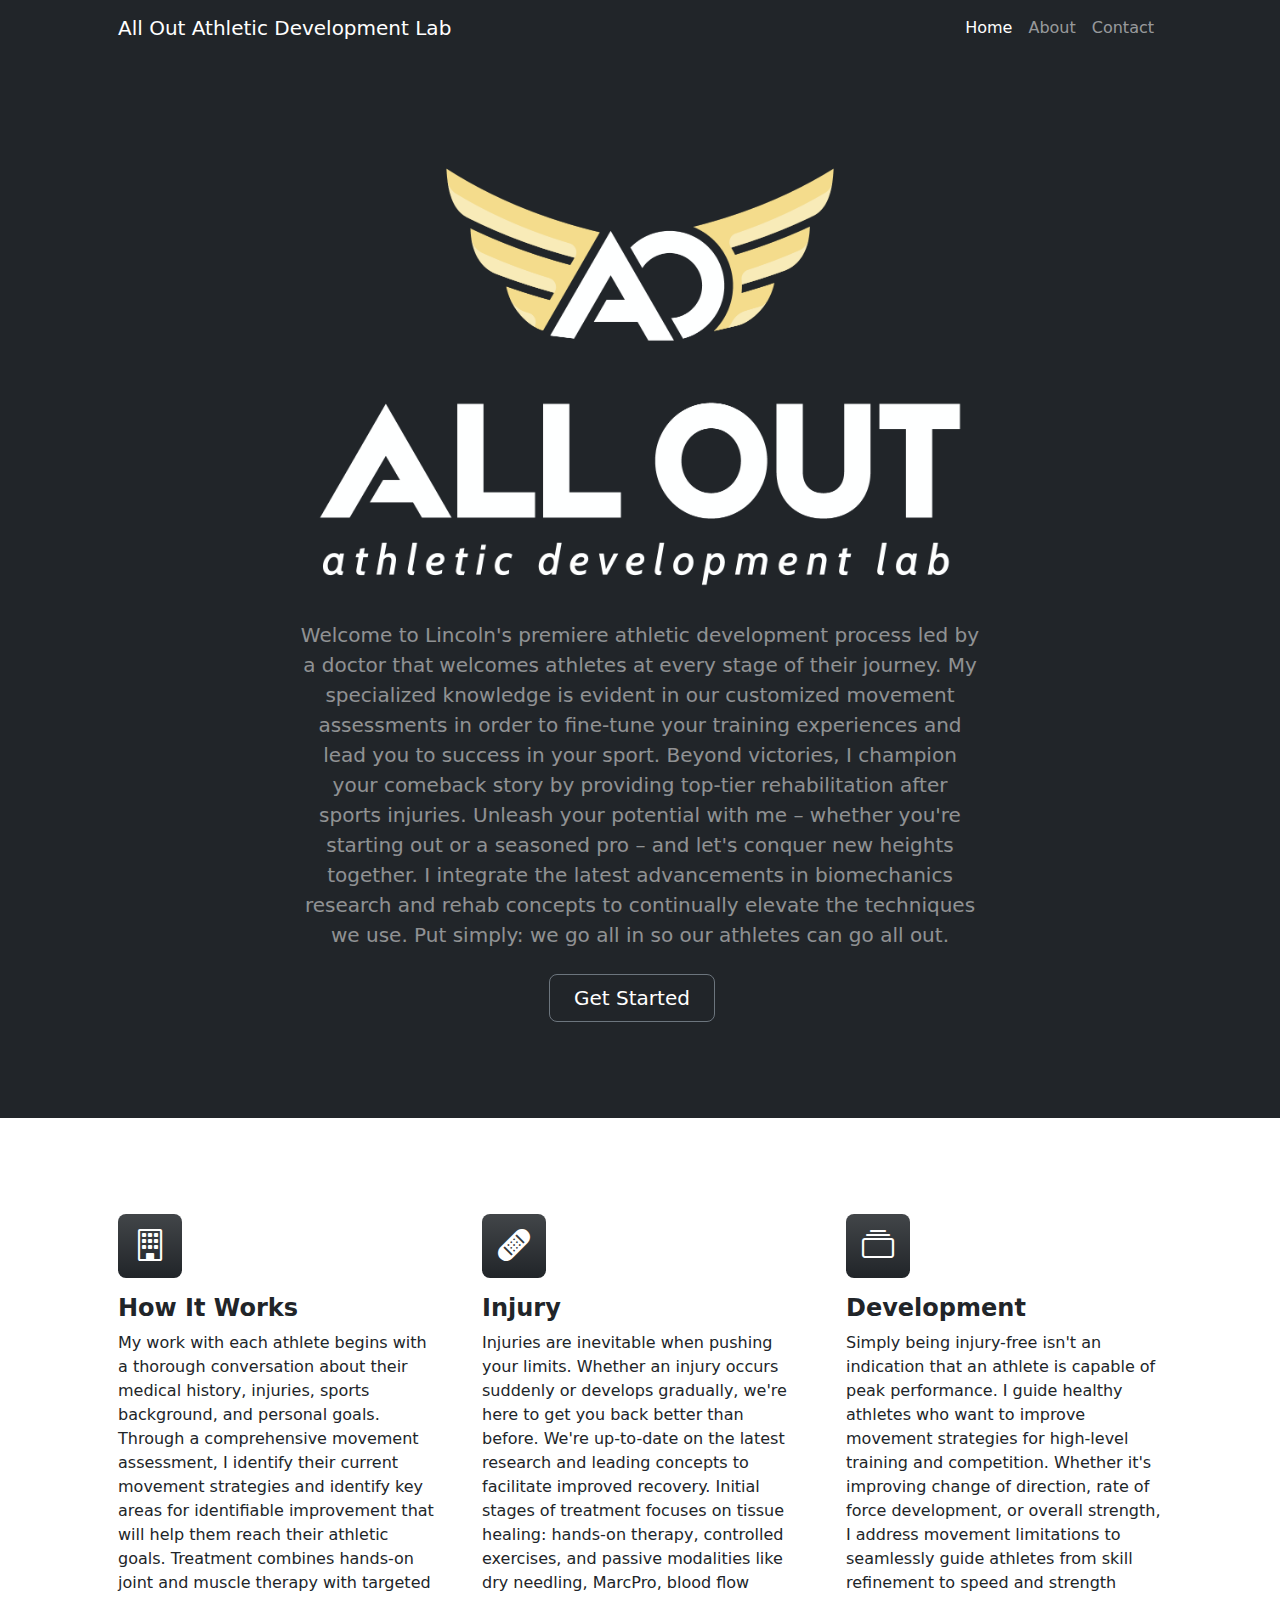
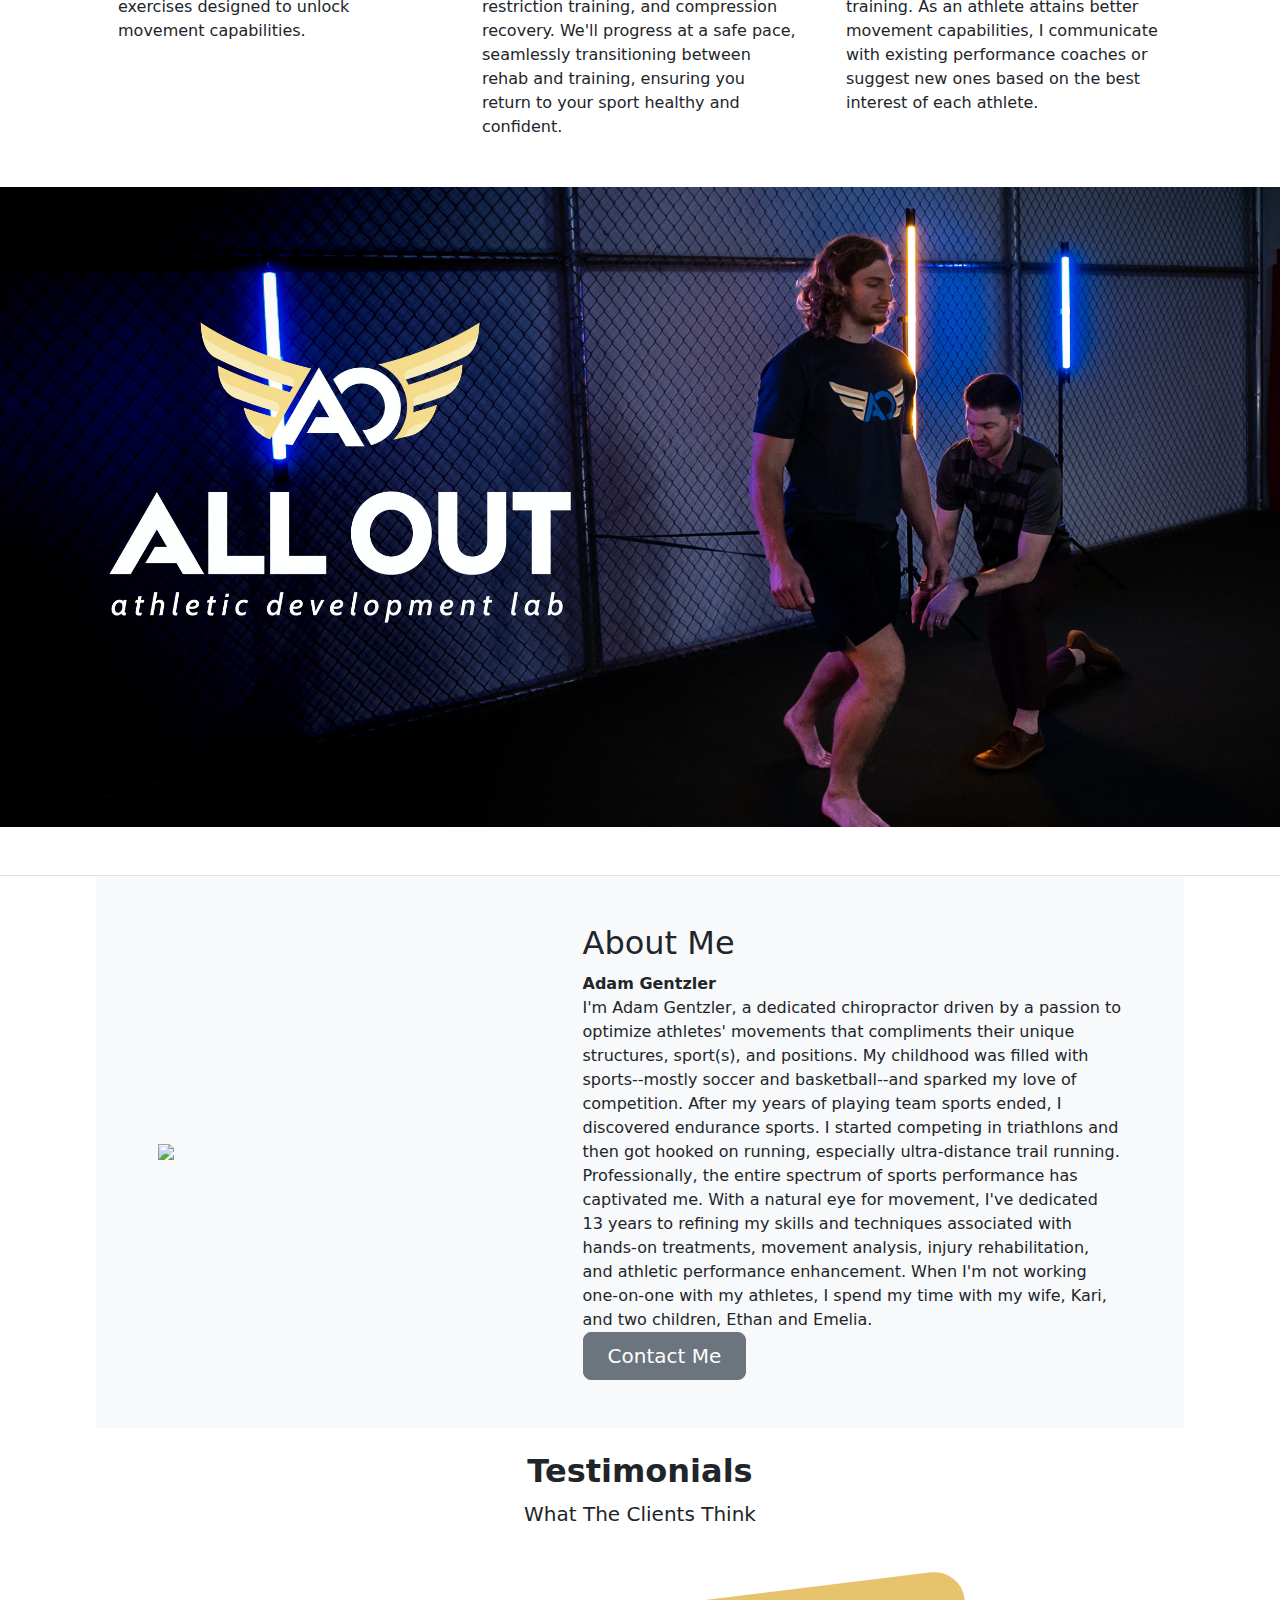
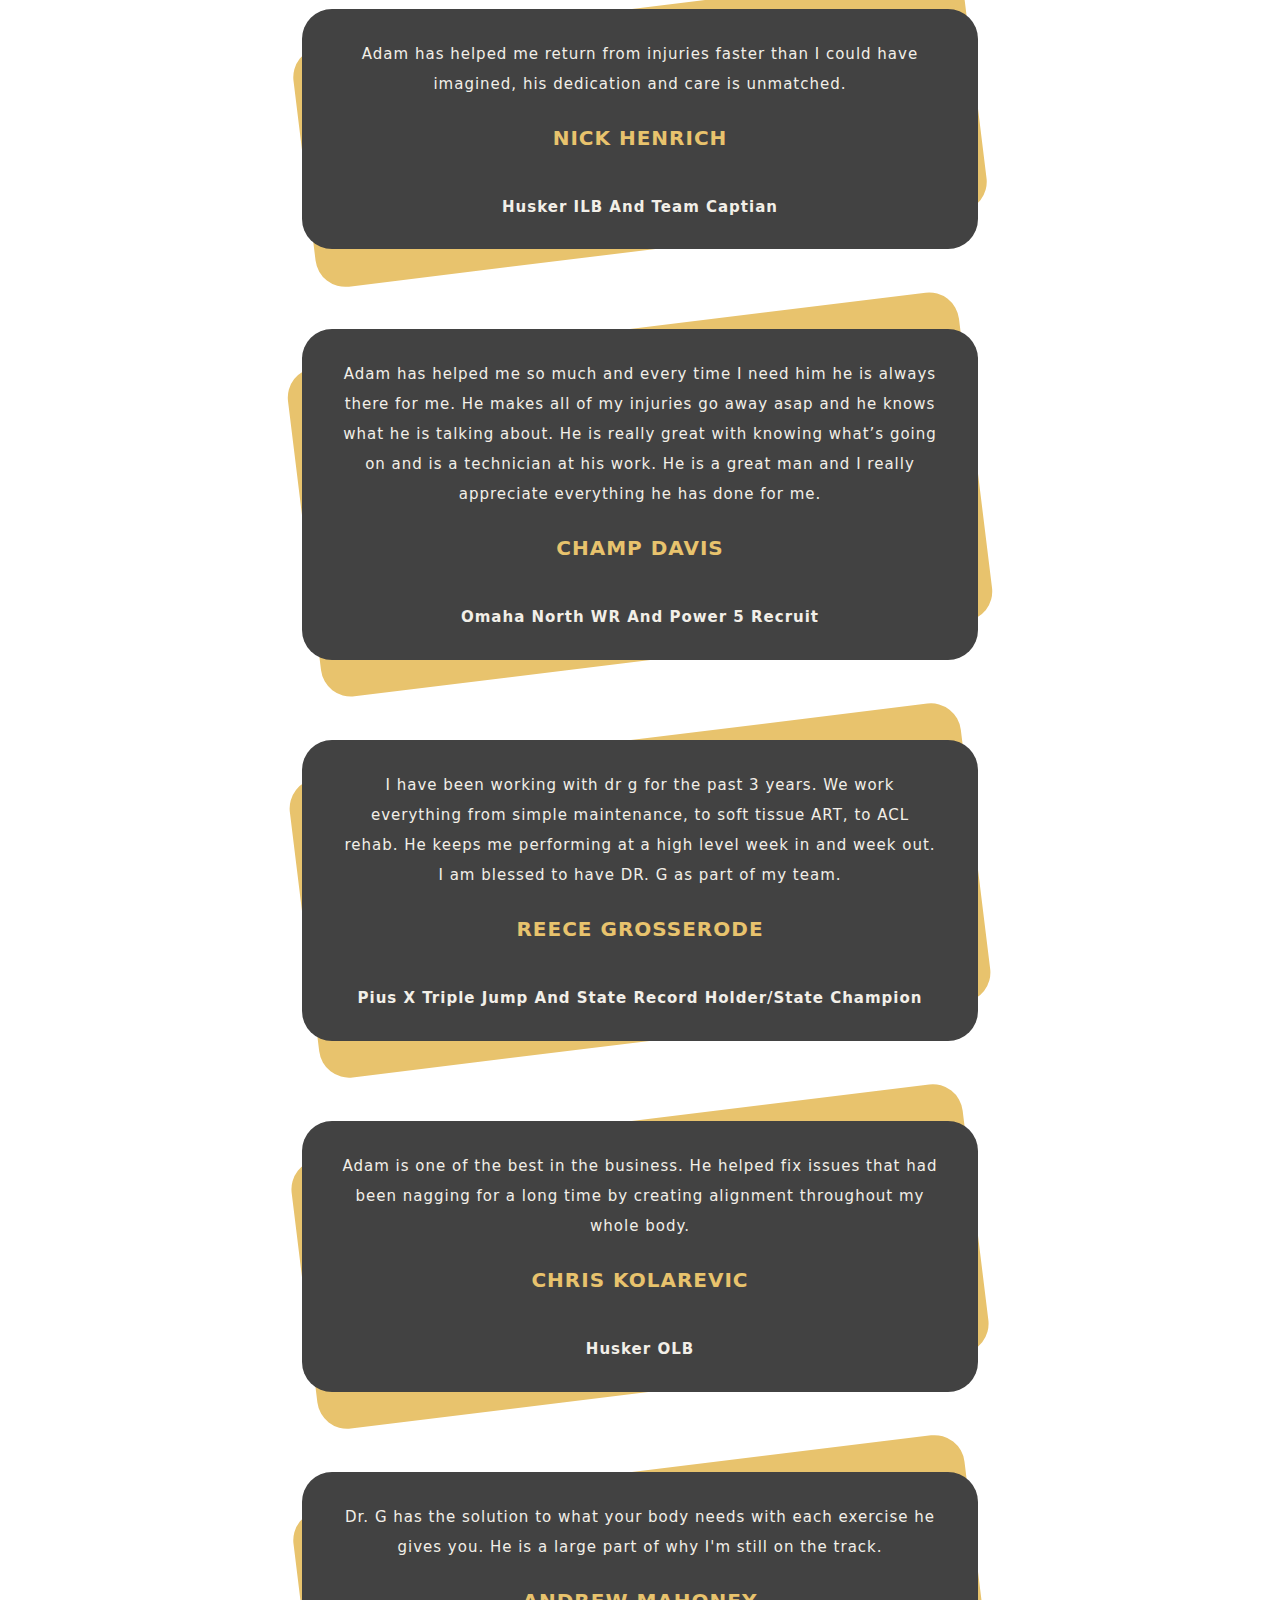
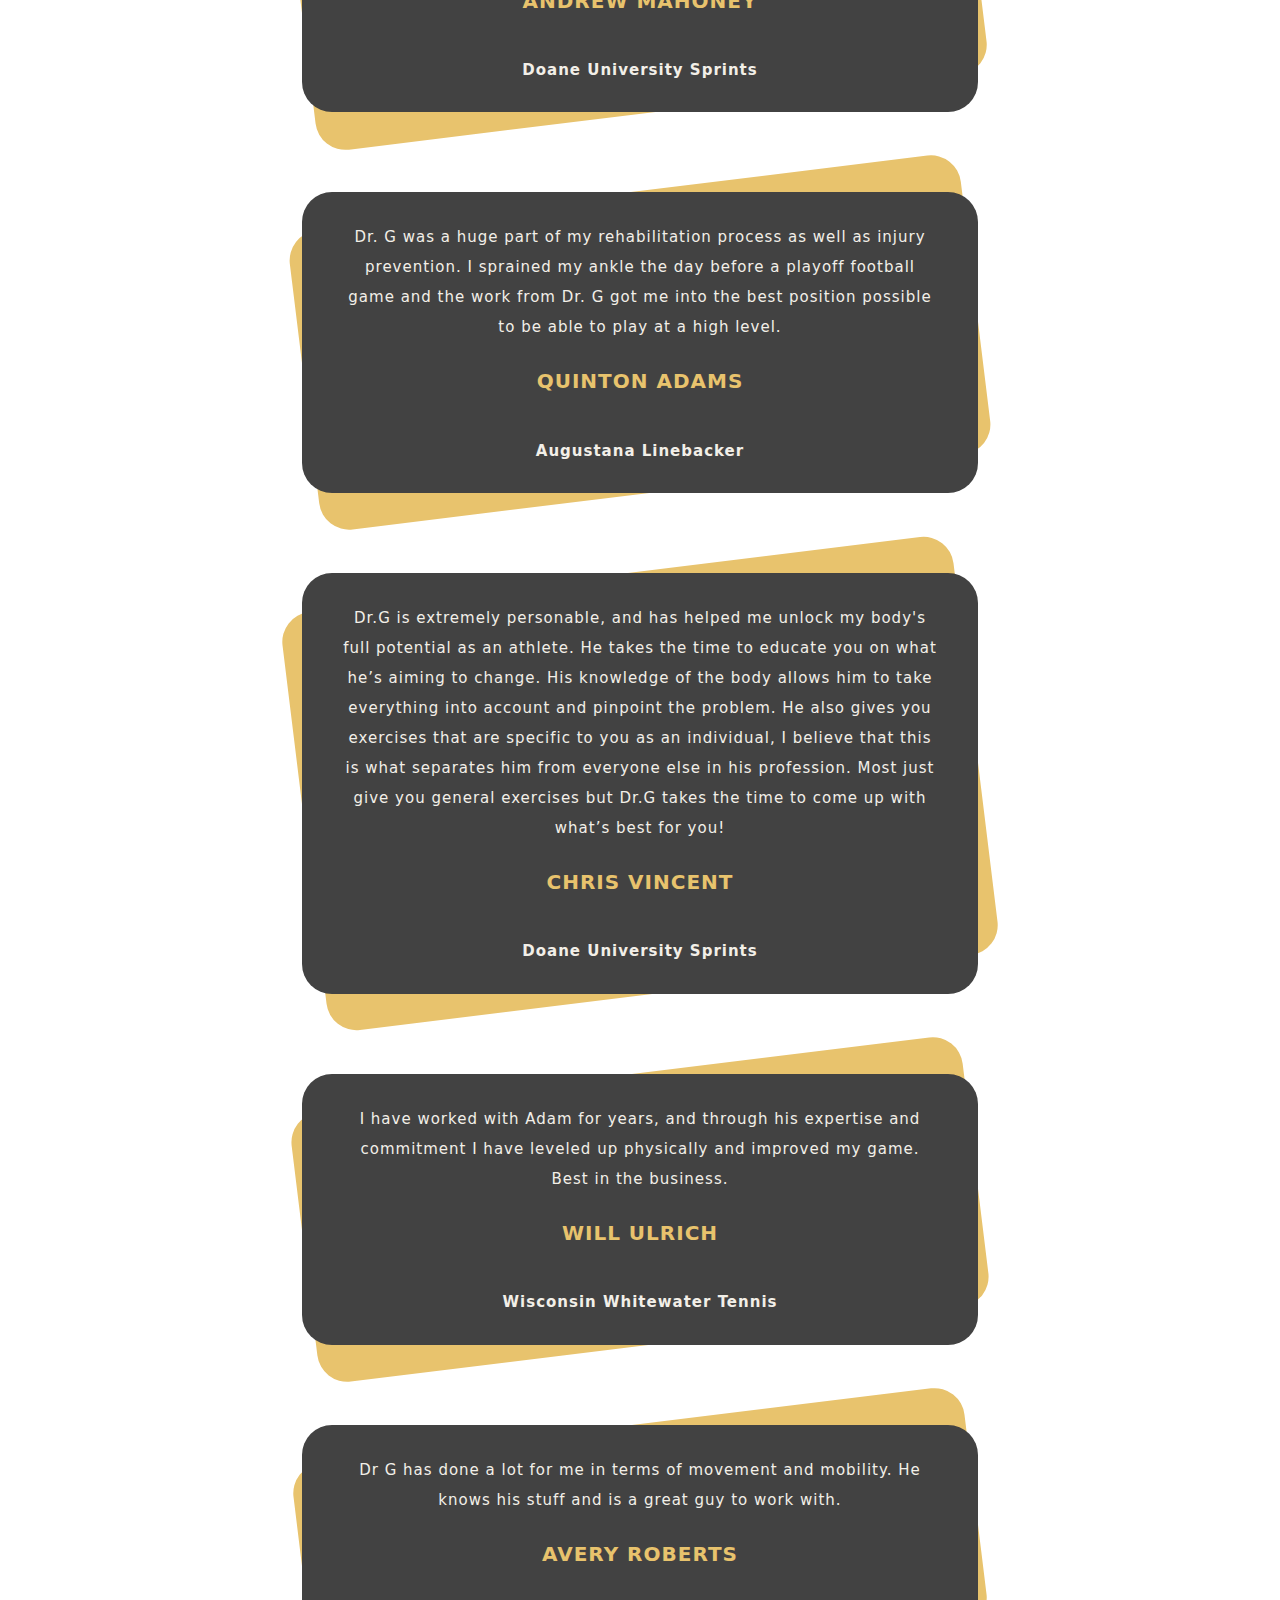
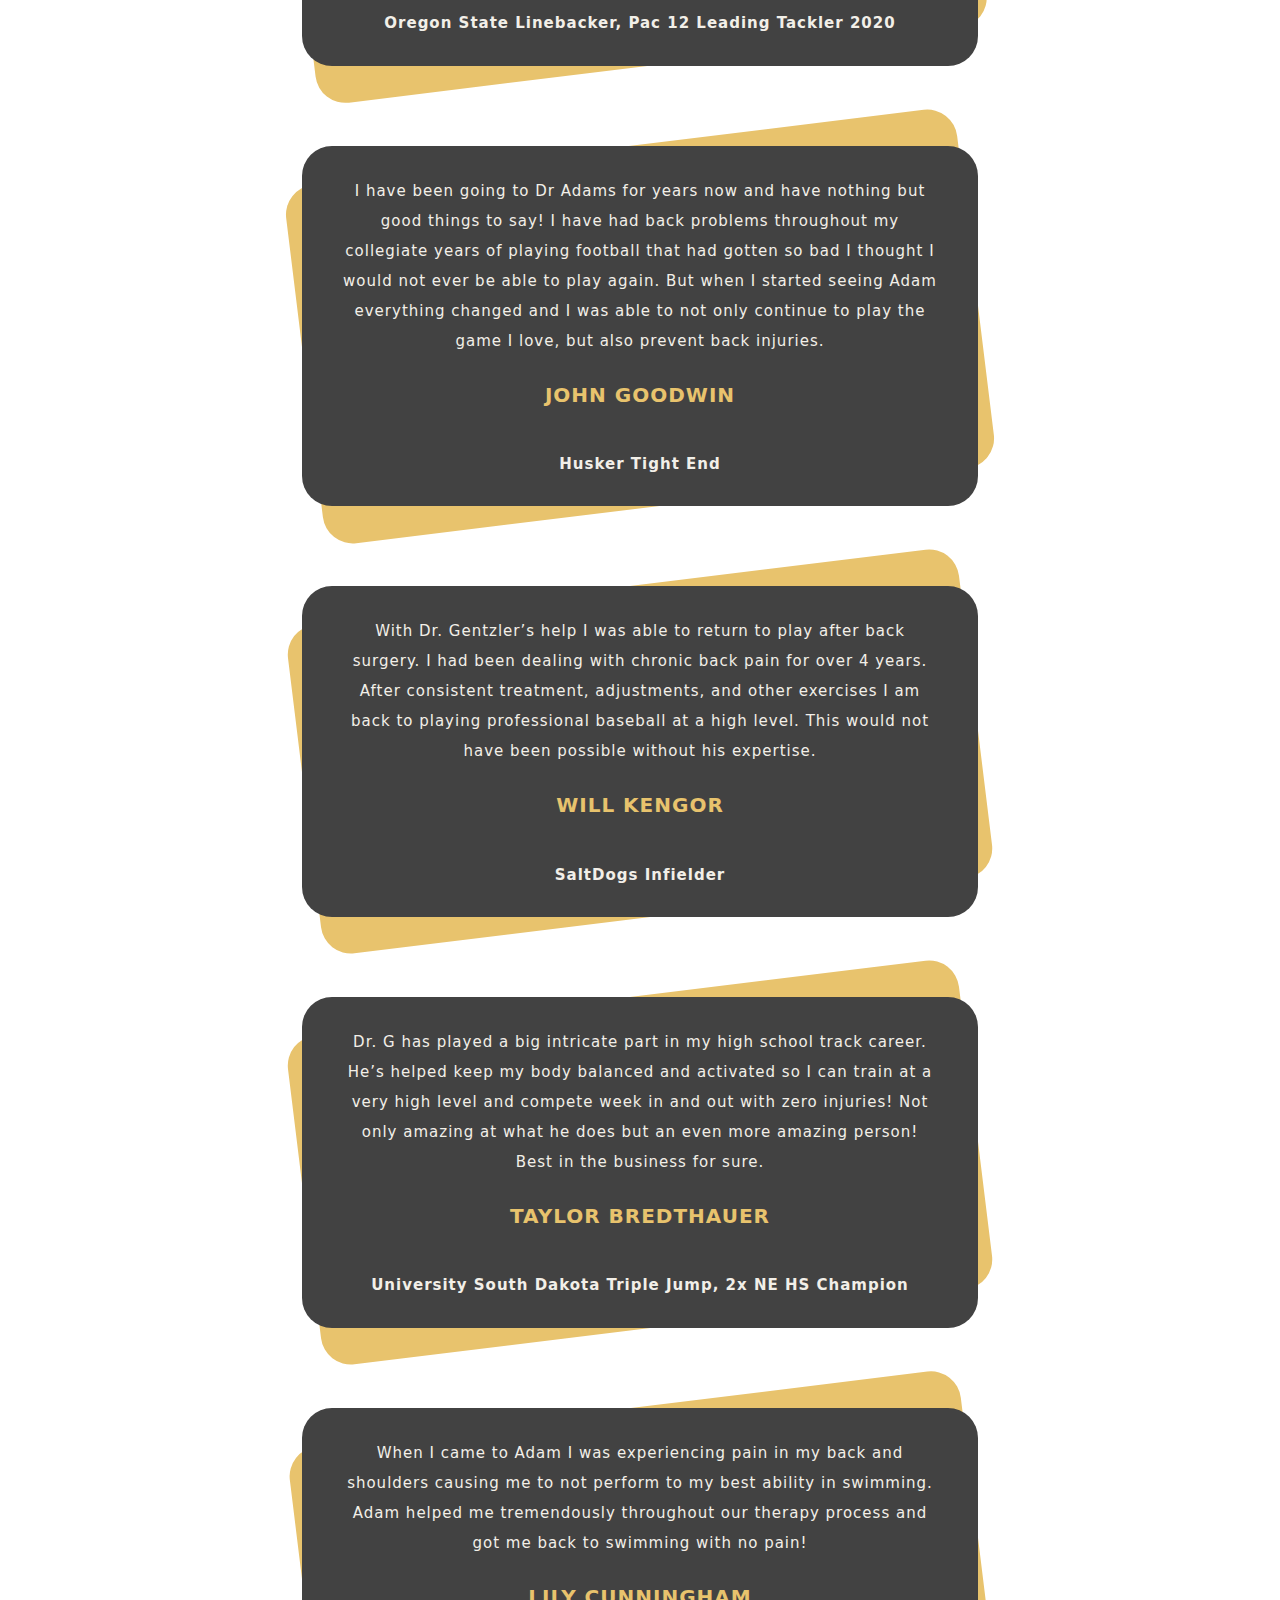
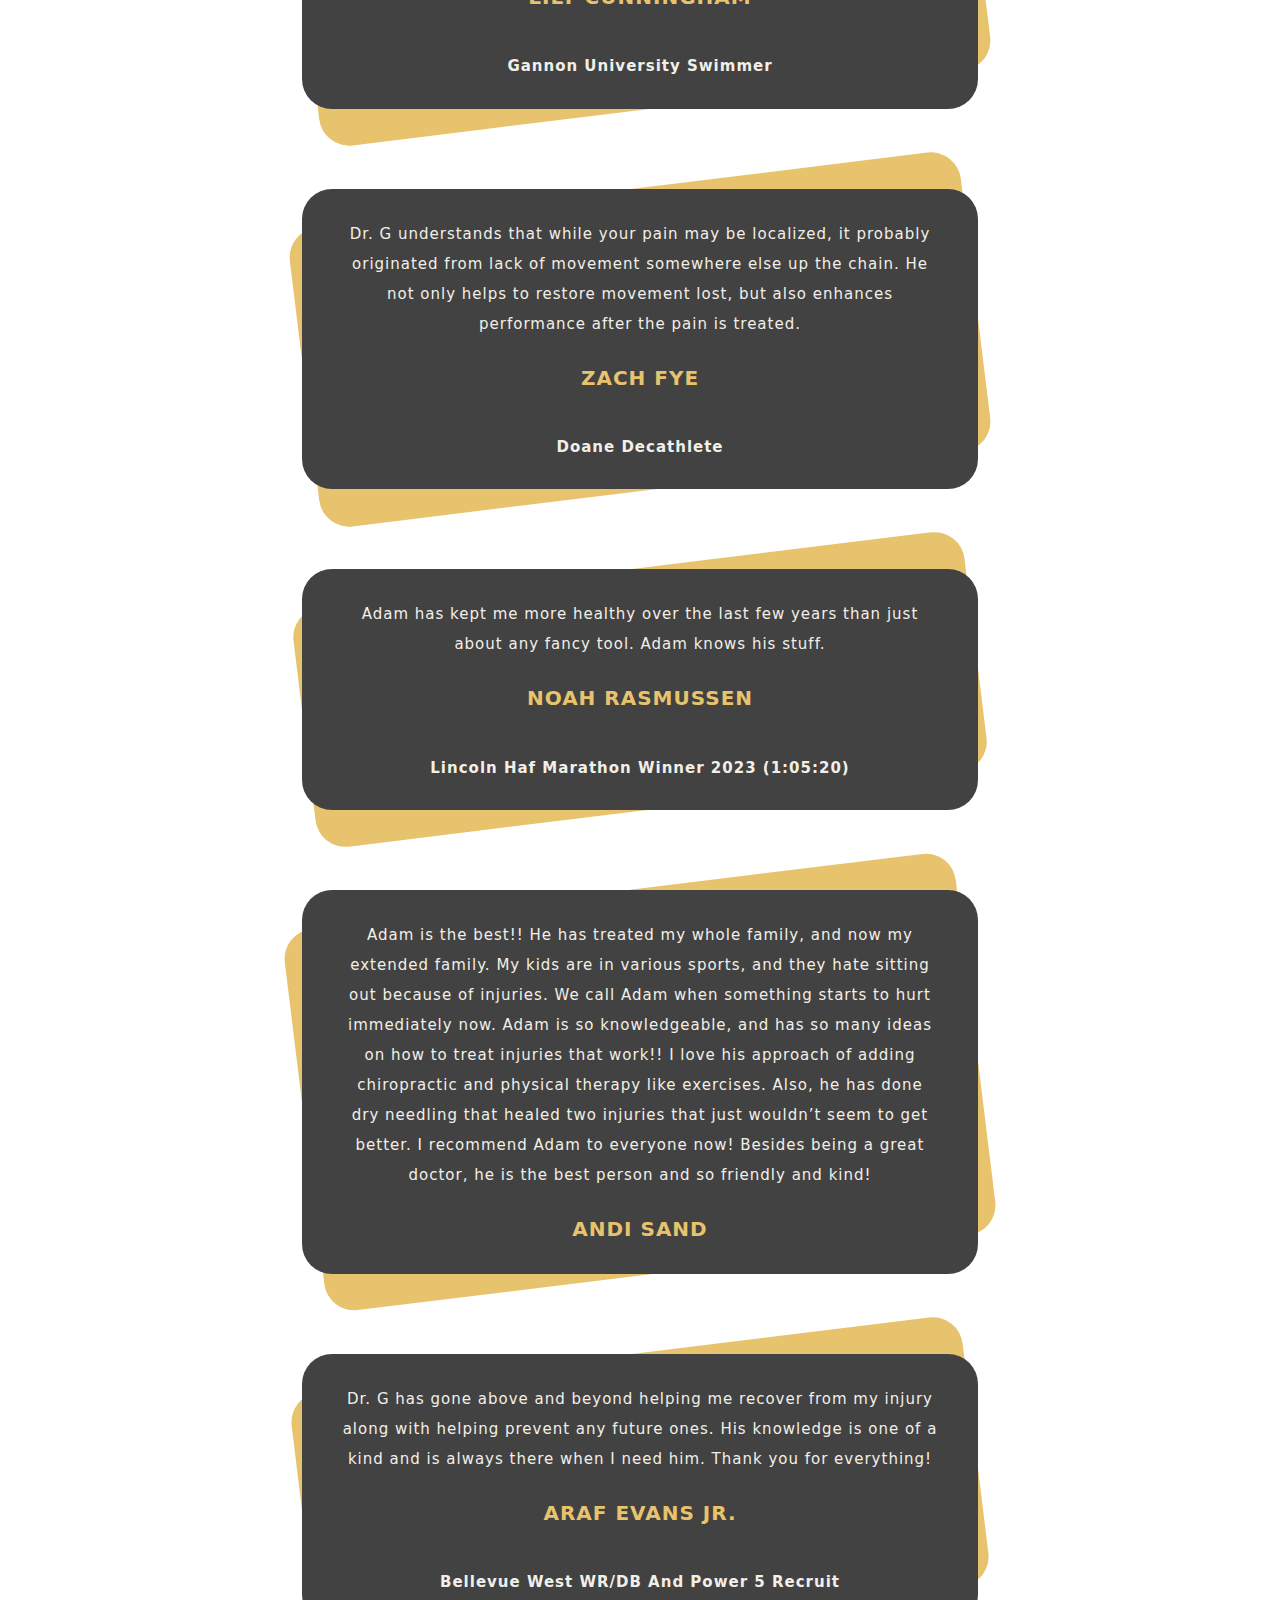
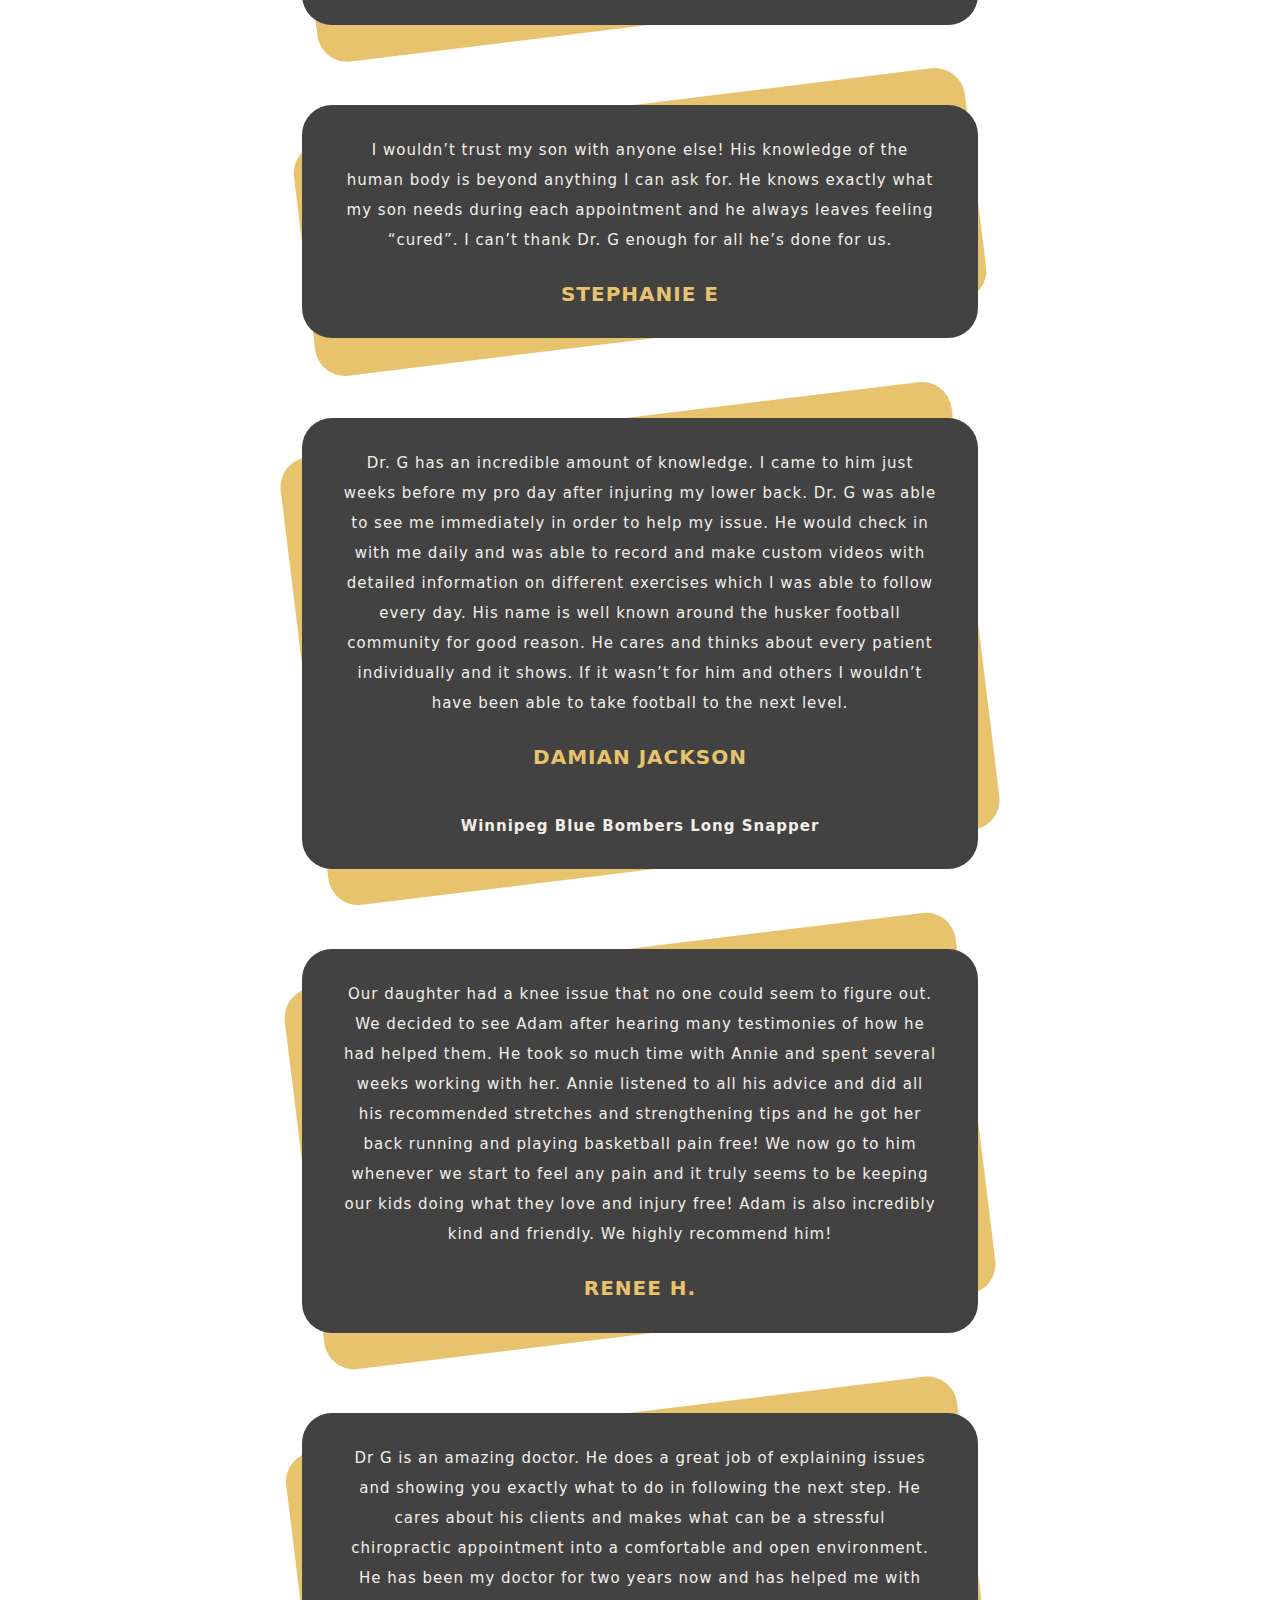
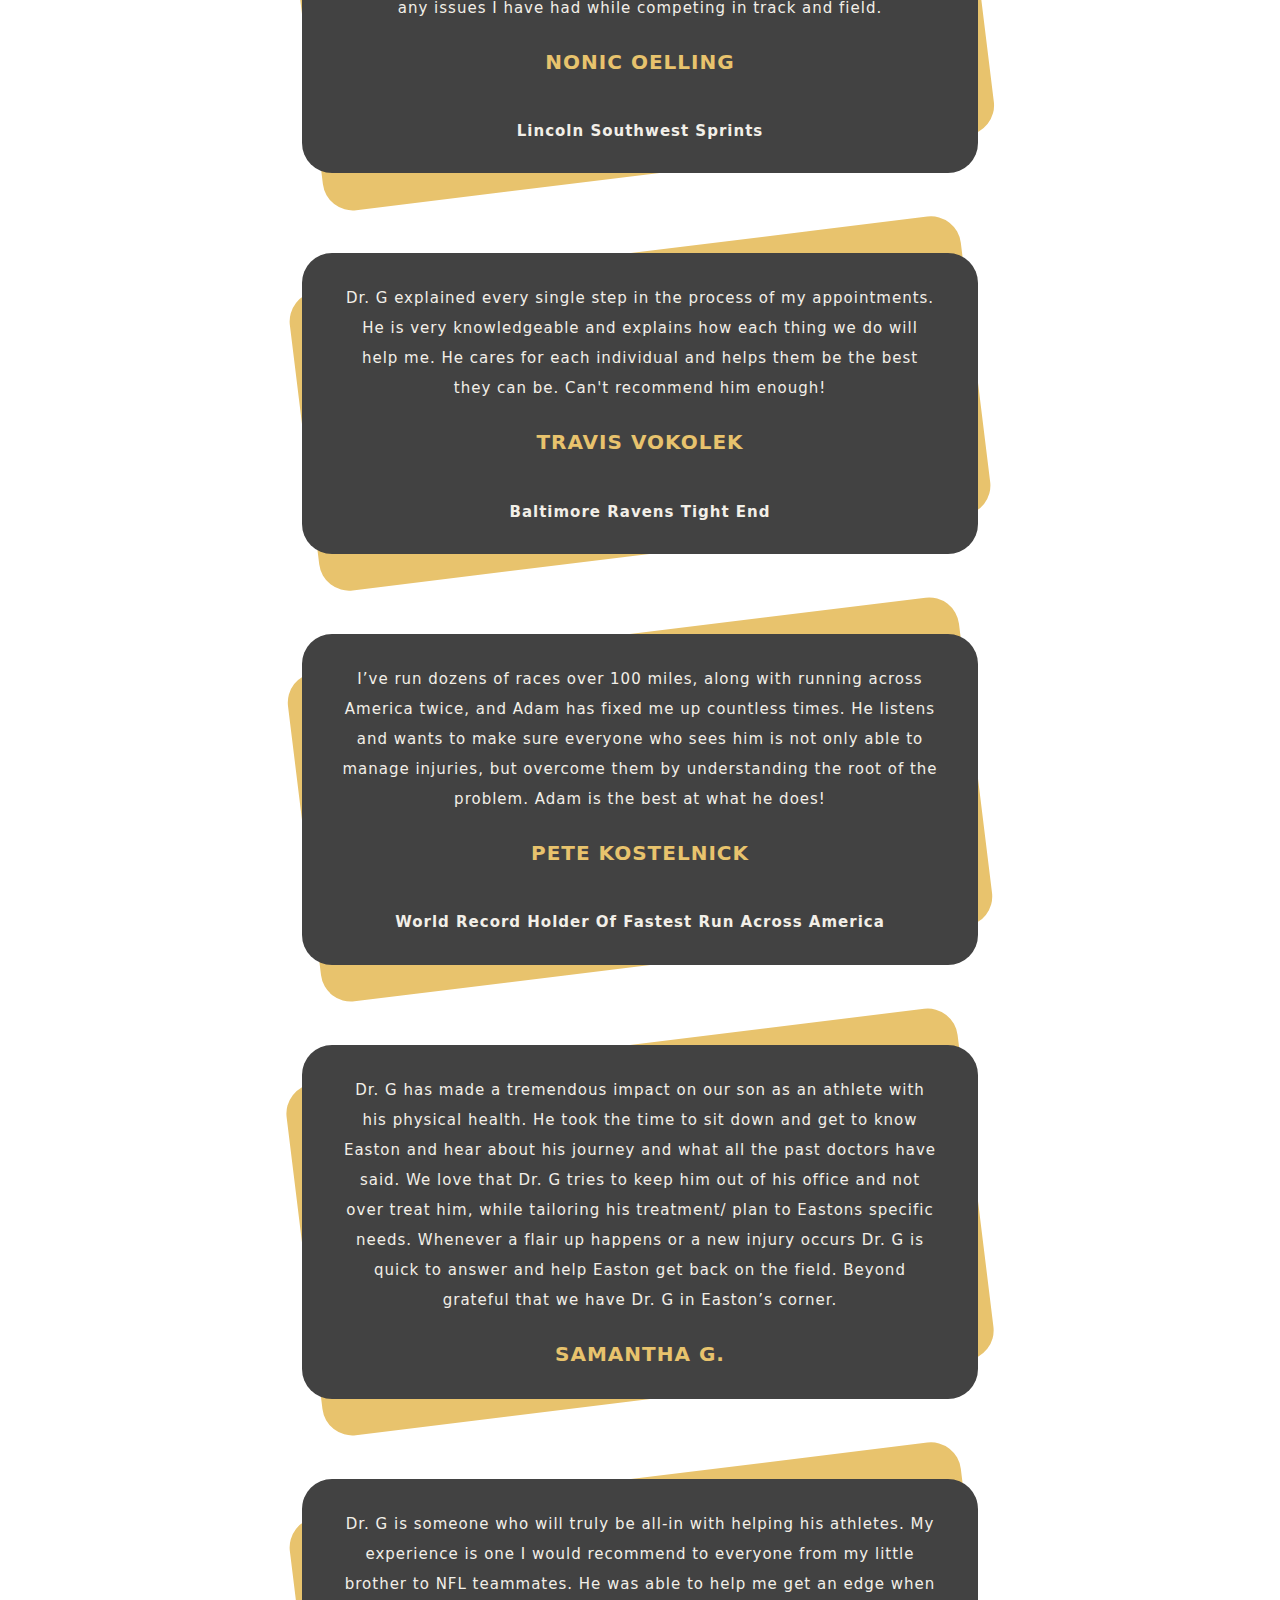
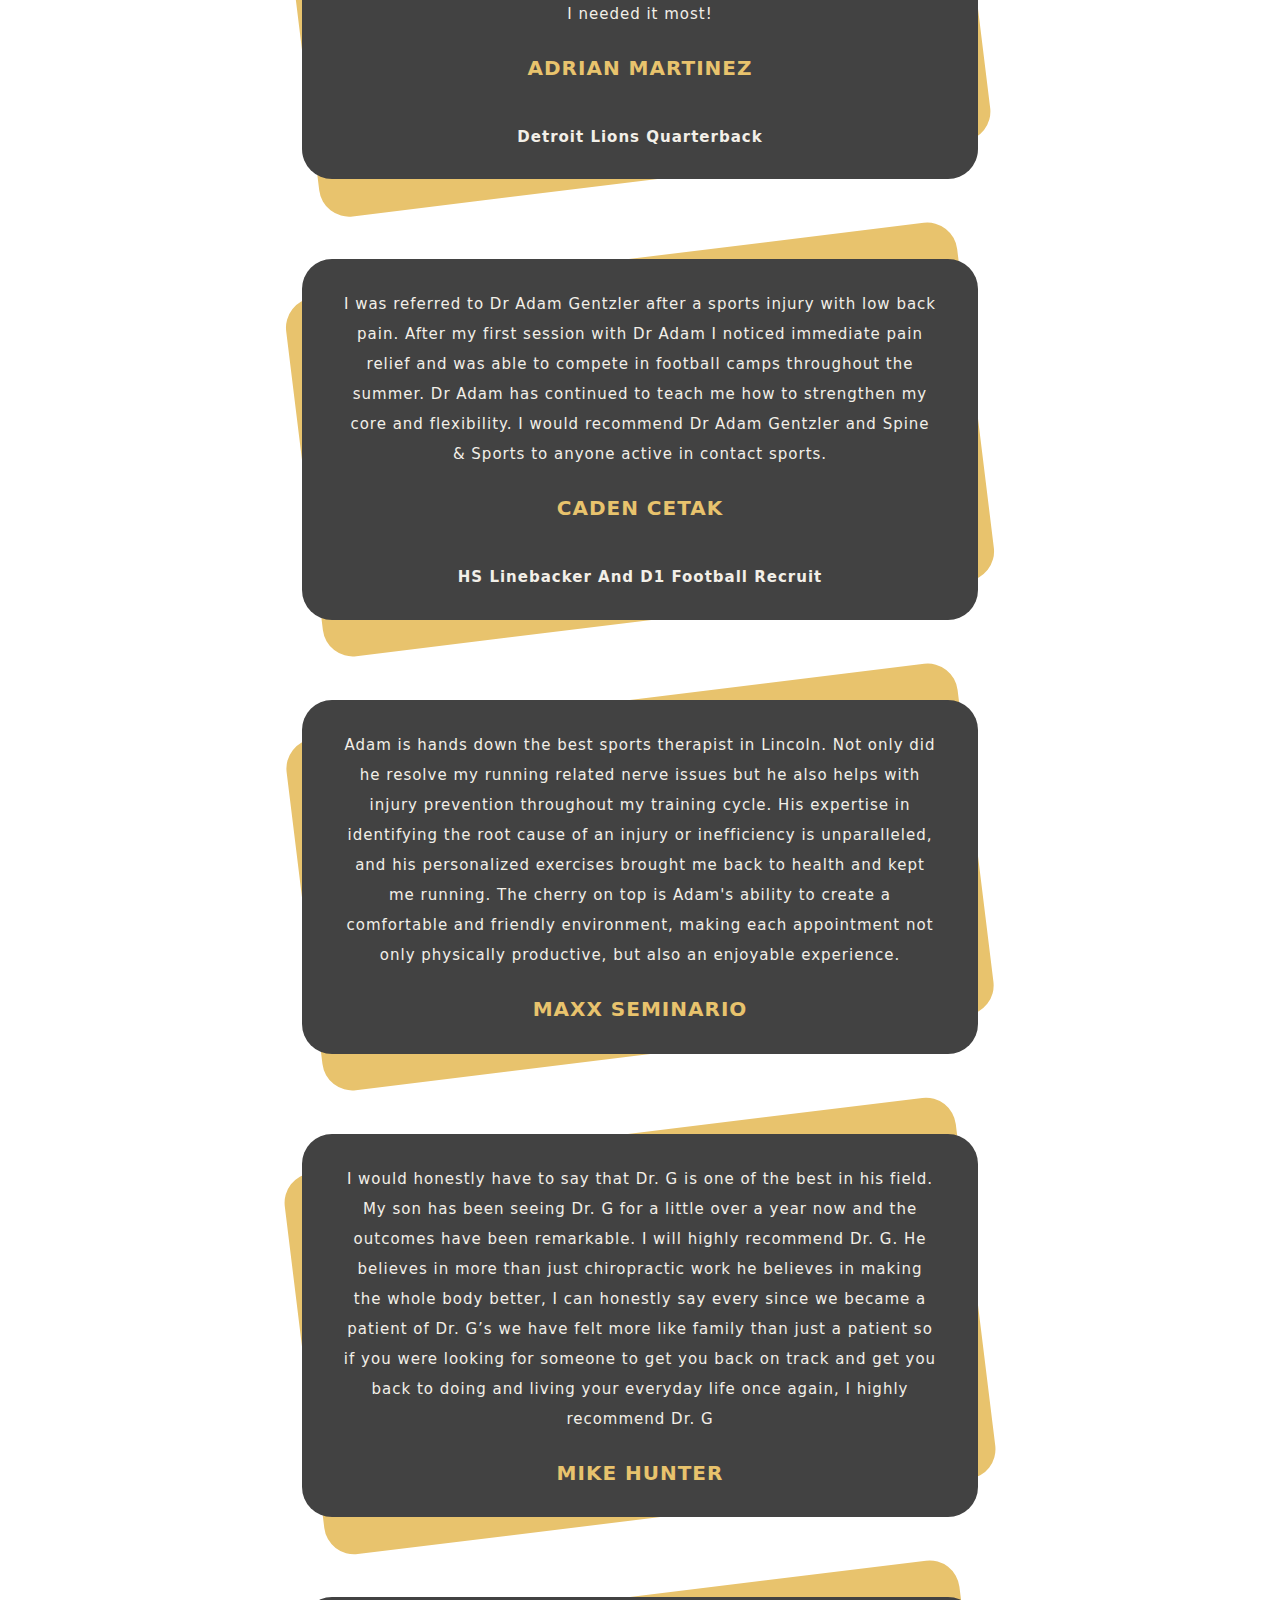
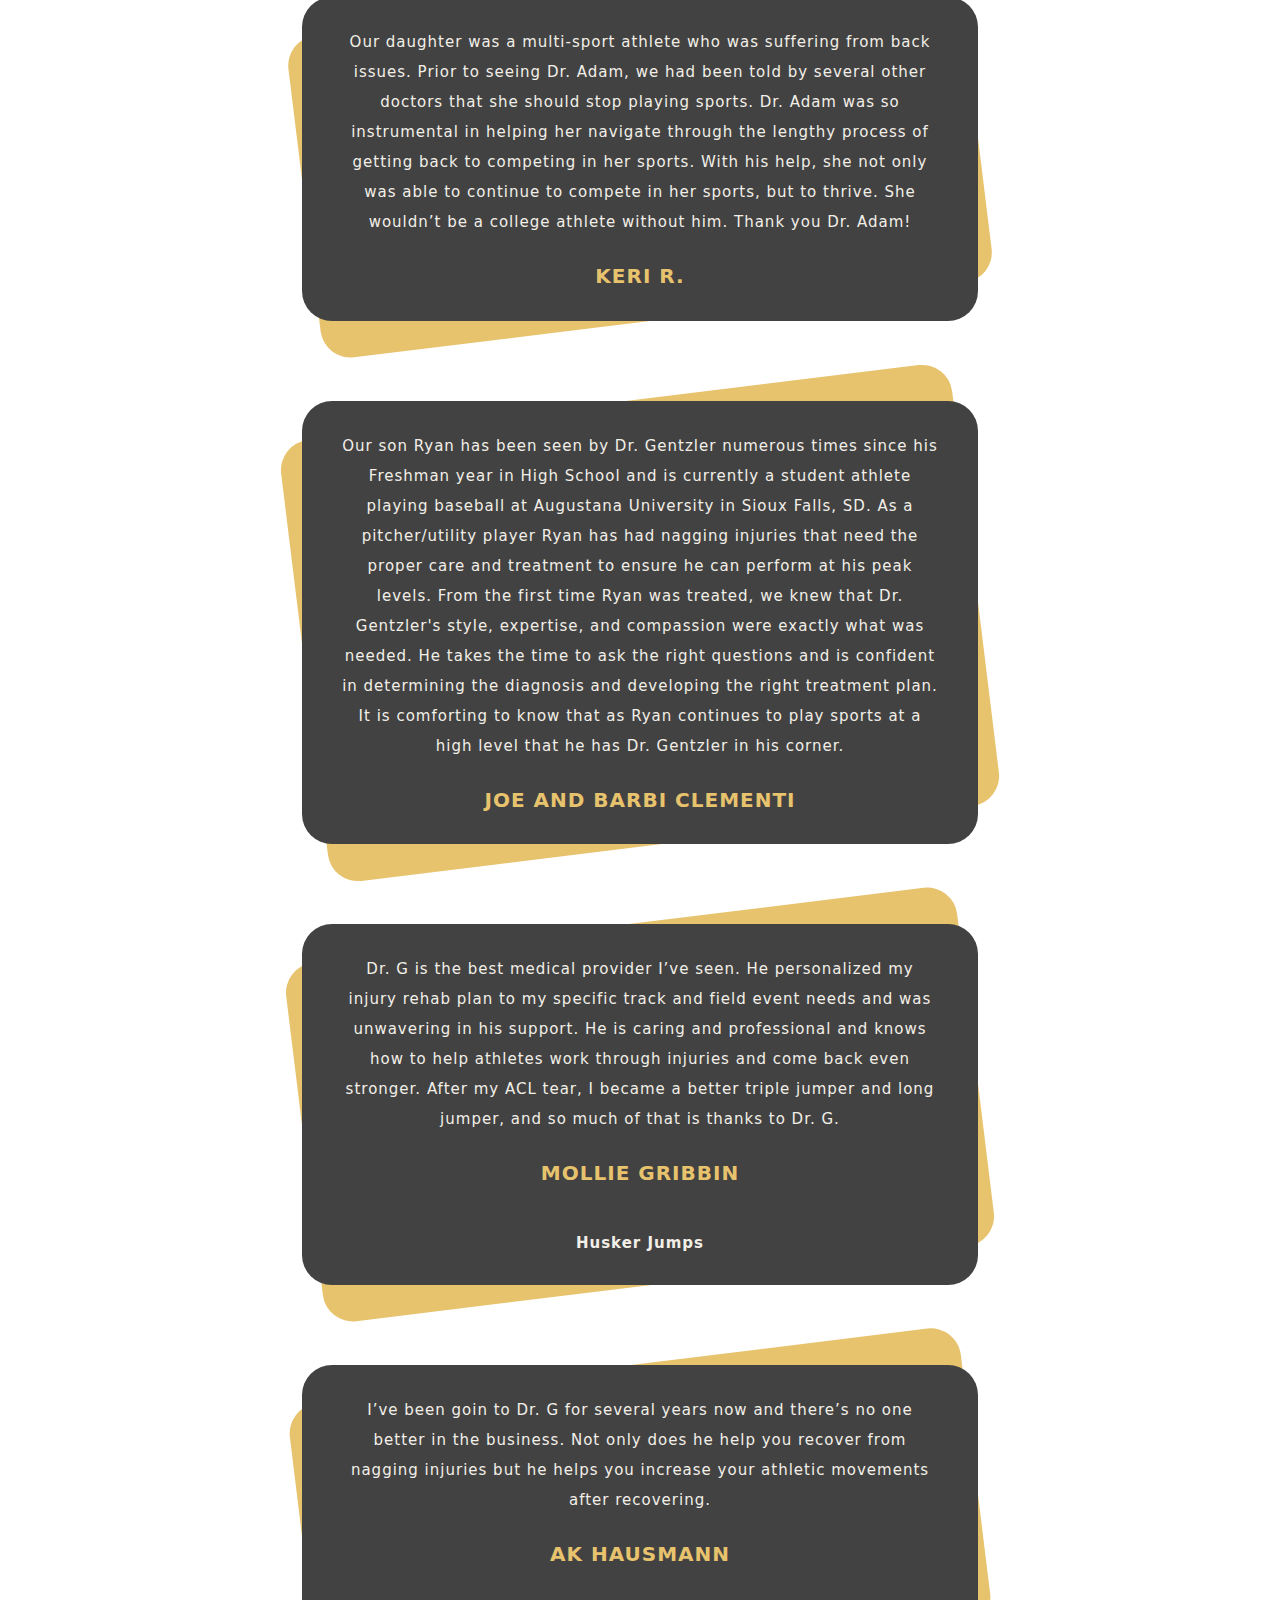
==== commit d95d5b96: "Update text" ====
--- a/aoadlWebsite/website/index.html
+++ b/aoadlWebsite/website/index.html
@@ -40,7 +40,7 @@
                     <div class="col-lg-8">
                         <div class="text-center my-5">
                             <img src="assets/AO_logo-full-light2-large.png" class="img-fluid" alt="">
-                            <p class="lead text-white-50 mb-4">Promotional text explaining All Out Athletic Dev Lab. Need to message Adam and get details. Lorem ipsum dolor sit amet consectetur adipisicing elit. Quidem enim maiores consequuntur ipsa rerum non iste totam cumque voluptate delectus cupiditate voluptas ad, quod quae corporis, unde amet aspernatur rem.</p>
+                            <p class="lead text-white-50 mb-4">Welcome to Lincoln's premiere athletic development process led by a doctor that welcomes athletes at every stage of their journey. My specialized knowledge is evident in our customized movement assessments in order to fine-tune your training experiences and lead you to success in your sport. Beyond victories, I champion your comeback story by providing top-tier rehabilitation after sports injuries. Unleash your potential with me – whether you're starting out or a seasoned pro – and let's conquer new heights together. I integrate the latest advancements in biomechanics research and rehab concepts to continually elevate the techniques we use. Put simply: we go all in so our athletes can go all out.</p>
                             <div class="d-grid gap-3 d-sm-flex justify-content-sm-center">
                                 <a class="btn btn-primary btn-lg px-4 me-sm-3" href="#features">Get Started</a>
                             </div>
@@ -54,22 +54,21 @@
             <div class="container px-5 my-5">
                 <div class="row gx-5">
                     <div class="col-lg-4 mb-5 mb-lg-0">
-                        <div class="feature bg-dark bg-gradient text-white rounded-3 mb-3"><i class="bi bi-collection"></i></div>
-                        <h2 class="h4 fw-bolder">Development</h2>
-                        <p>Lorem ipsum, dolor sit amet consectetur adipisicing elit. Debitis quidem repudiandae dignissimos culpa, officia et voluptas laboriosam possimus fugit asperiores aliquam pariatur, natus sapiente suscipit magnam. Nihil aperiam ea veritatis! Lorem ipsum dolor sit amet consectetur adipisicing elit. Corporis ea animi minus, reprehenderit in nulla aliquid eos repellendus at tempore, provident repellat inventore quos iusto consequatur amet neque vero. Incidunt! Lorem ipsum dolor sit amet consectetur adipisicing elit. Quibusdam ea hic distinctio tempore earum ipsam quasi voluptates, commodi ratione laboriosam ipsa dignissimos placeat doloribus debitis ab repudiandae tenetur nesciunt. Enim?</p>
-                        
-                    </div>
-                    <div class="col-lg-4 mb-5 mb-lg-0">
                         <div class="feature bg-dark bg-gradient text-white rounded-3 mb-3"><i class="bi bi-building"></i></div>
                         <h2 class="h4 fw-bolder">How It Works</h2>
-                        <p>Lorem ipsum, dolor sit amet consectetur adipisicing elit. Debitis quidem repudiandae dignissimos culpa, officia et voluptas laboriosam possimus fugit asperiores aliquam pariatur, natus sapiente suscipit magnam. Nihil aperiam ea veritatis! Lorem ipsum dolor sit amet consectetur adipisicing elit. Corporis ea animi minus, reprehenderit in nulla aliquid eos repellendus at tempore, provident repellat inventore quos iusto consequatur amet neque vero. Incidunt! Lorem ipsum dolor sit amet consectetur adipisicing elit. Quibusdam ea hic distinctio tempore earum ipsam quasi voluptates, commodi ratione laboriosam ipsa dignissimos placeat doloribus debitis ab repudiandae tenetur nesciunt. Enim?</p>
-                        
+                        <p>My work with each athlete begins with a thorough conversation about their medical history, injuries, sports background, and personal goals. Through a comprehensive movement assessment, I identify their current movement strategies and identify key areas for identifiable improvement that will help them reach their athletic goals. Treatment combines hands-on joint and muscle therapy with targeted exercises designed to unlock movement capabilities.</p>
                     </div>
                     <div class="col-lg-4 mb-5 mb-lg-0">
                         <div class="feature bg-dark bg-gradient text-white rounded-3 mb-3"><i class="bi bi-bandaid-fill"></i></div>
                         <h2 class="h4 fw-bolder">Injury</h2>
-                        <p>Lorem ipsum, dolor sit amet consectetur adipisicing elit. Debitis quidem repudiandae dignissimos culpa, officia et voluptas laboriosam possimus fugit asperiores aliquam pariatur, natus sapiente suscipit magnam. Nihil aperiam ea veritatis! Lorem ipsum dolor sit amet consectetur adipisicing elit. Corporis ea animi minus, reprehenderit in nulla aliquid eos repellendus at tempore, provident repellat inventore quos iusto consequatur amet neque vero. Incidunt! Lorem ipsum dolor sit amet consectetur adipisicing elit. Quibusdam ea hic distinctio tempore earum ipsam quasi voluptates, commodi ratione laboriosam ipsa dignissimos placeat doloribus debitis ab repudiandae tenetur nesciunt. Enim?</p>
-                        
+                        <p>Injuries are inevitable when pushing your limits. Whether an injury occurs suddenly or develops gradually, we're here to get you back better than before. We're up-to-date on the latest research and leading concepts to facilitate improved recovery. Initial stages of treatment focuses on tissue healing: hands-on therapy, controlled exercises, and passive modalities like dry needling, MarcPro, blood flow restriction training, and compression recovery. We'll progress at a safe pace, seamlessly transitioning between rehab and training, ensuring you return to your sport healthy and confident.
+                        </p>
+                    </div>
+                    <div class="col-lg-4 mb-5 mb-lg-0">
+                        <div class="feature bg-dark bg-gradient text-white rounded-3 mb-3"><i class="bi bi-collection"></i></div>
+                        <h2 class="h4 fw-bolder">Development</h2>
+                        <p>Simply being injury-free isn't an indication that an athlete is capable of peak performance. I guide healthy athletes who want to improve movement strategies for high-level training and competition. Whether it's improving change of direction, rate of force development, or overall strength, I address movement limitations to seamlessly guide athletes from skill refinement to speed and strength training. As an athlete attains better movement capabilities, I communicate with existing performance coaches or suggest new ones based on the best interest of each athlete. 
+                        </p>
                     </div>
                 </div>
             </div>
@@ -82,7 +81,8 @@
                 <div class="text">
                     <h2>About Me</h2>
                     <strong><p>Adam Gentzler</p></strong>
-                    <p>Lorem ipsum dolor sit amet, consectetur adipisicing elit. Expedita natus ad sed harum itaque ullam enim quas, veniam accusantium, quia animi id eos adipisci iusto molestias asperiores explicabo cum vero atque amet corporis! Soluta illum facere consequuntur magni. Ullam dolorem repudiandae cumque voluptate consequatur consectetur, eos provident necessitatibus reiciendis corrupti! Lorem ipsum dolor sit amet, consectetur adipisicing elit. Expedita natus ad sed harum itLorem ipsum dolor sit amet, consectetur adipisicing elit. Expedita natus ad sed harum itLorem ipsum dolor sit amet, consectetur adipisicing elit. Expedita natus ad sed harum itLorem ipsum dolor sit amet, consectetur adipisicing elit. Expedita natus ad sed harum itLorem ipsum dolor sit amet, consectetur adipisicing elit. Expedita natus ad sed harum itLorem ipsum dolor sit amet, consectetur adipisicing elit. Expedita natus ad sed harum itLorem ipsum dolor sit amet, consectetur adipisicing elit. Expedita natus ad sed harum it</p>
+                    <p>I'm Adam Gentzler, a dedicated chiropractor driven by a passion to optimize athletes' movements that compliments their unique structures, sport(s), and positions. My childhood was filled with sports--mostly soccer and basketball--and sparked my love of competition.  After my years of playing team sports ended, I discovered endurance sports. I started competing in triathlons and then got hooked on running, especially ultra-distance trail running. Professionally, the entire spectrum of sports performance has captivated me. With a natural eye for movement, I've dedicated 13 years to refining my skills and techniques associated with hands-on treatments, movement analysis, injury rehabilitation, and athletic performance enhancement.  When I'm not working one-on-one with my athletes, I spend my time with my wife, Kari, and two children, Ethan and Emelia.  
+                    </p>
                     <div class="d-grid gap-3 d-sm-flex justify-content-sm-left">
                         <a class="btn btn-secondary btn-lg px-4 me-sm-3" href="#contact">Contact Me</a>
                     </div>
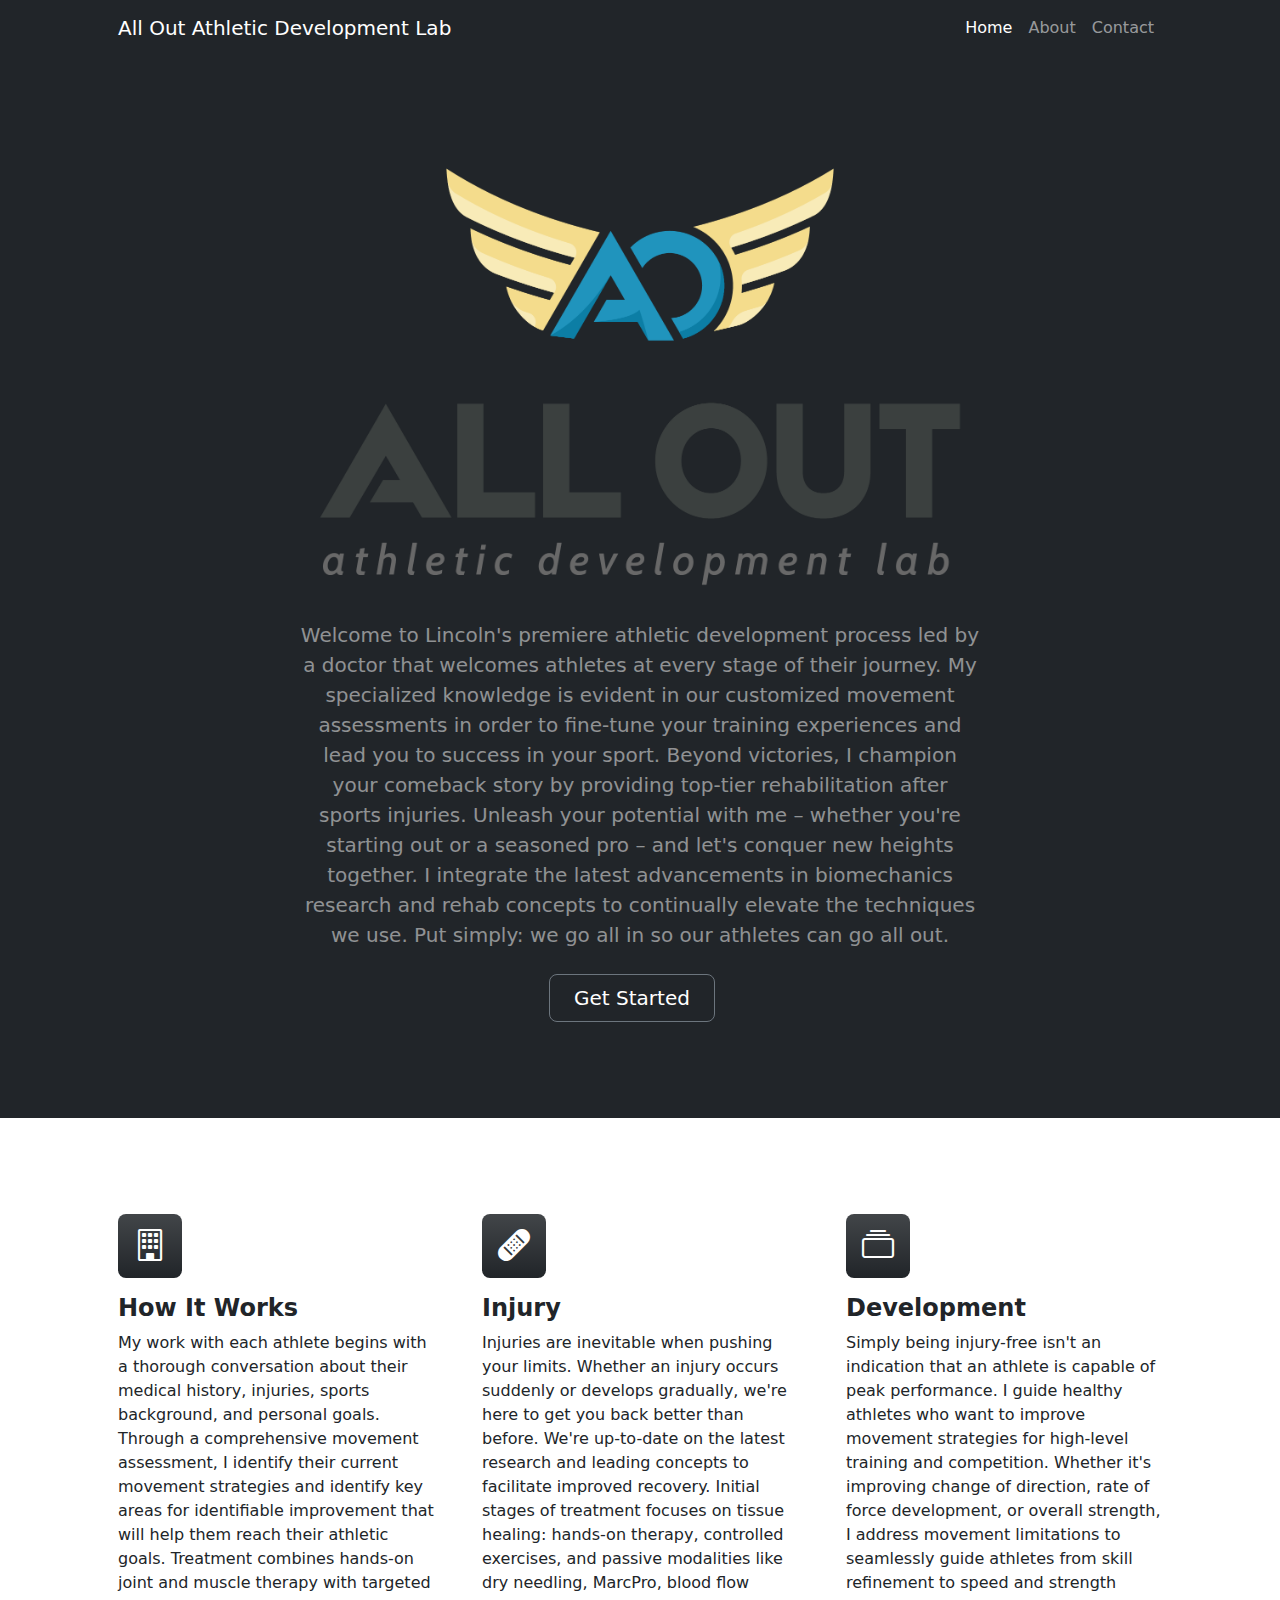
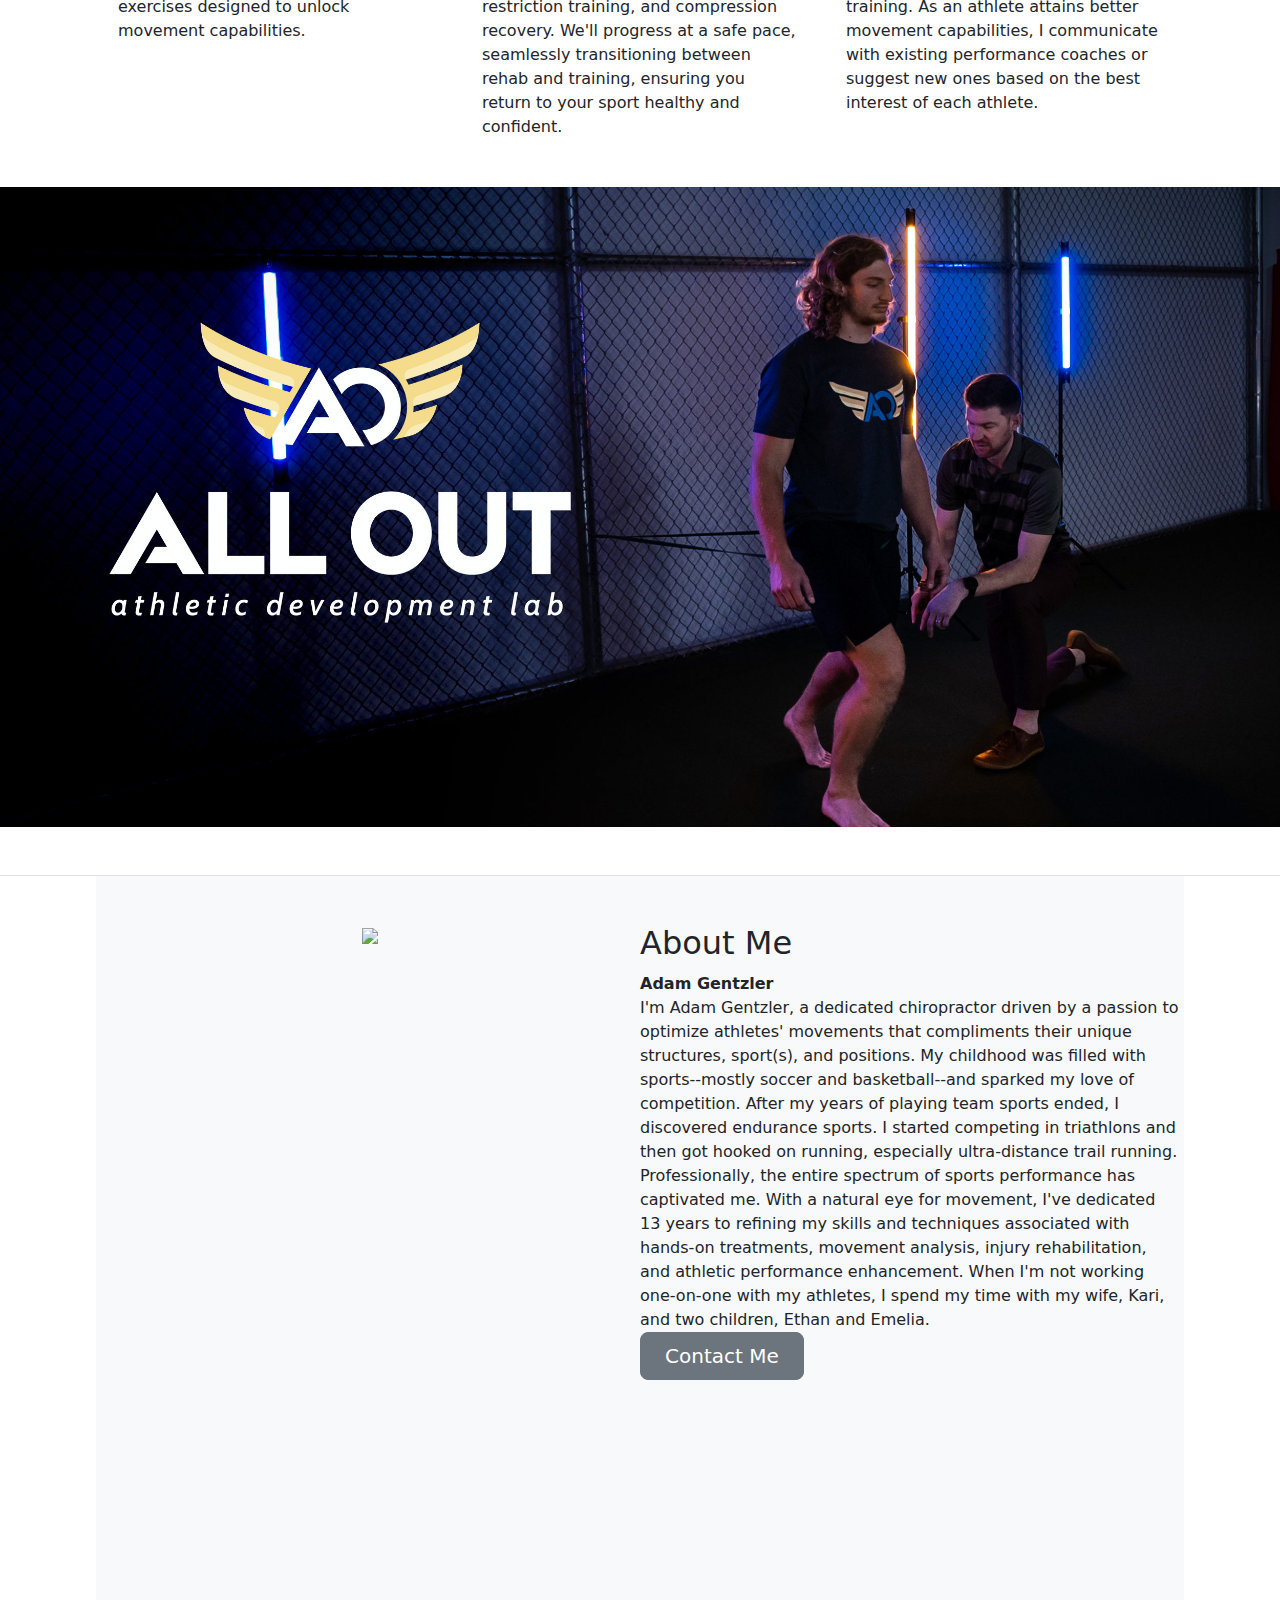
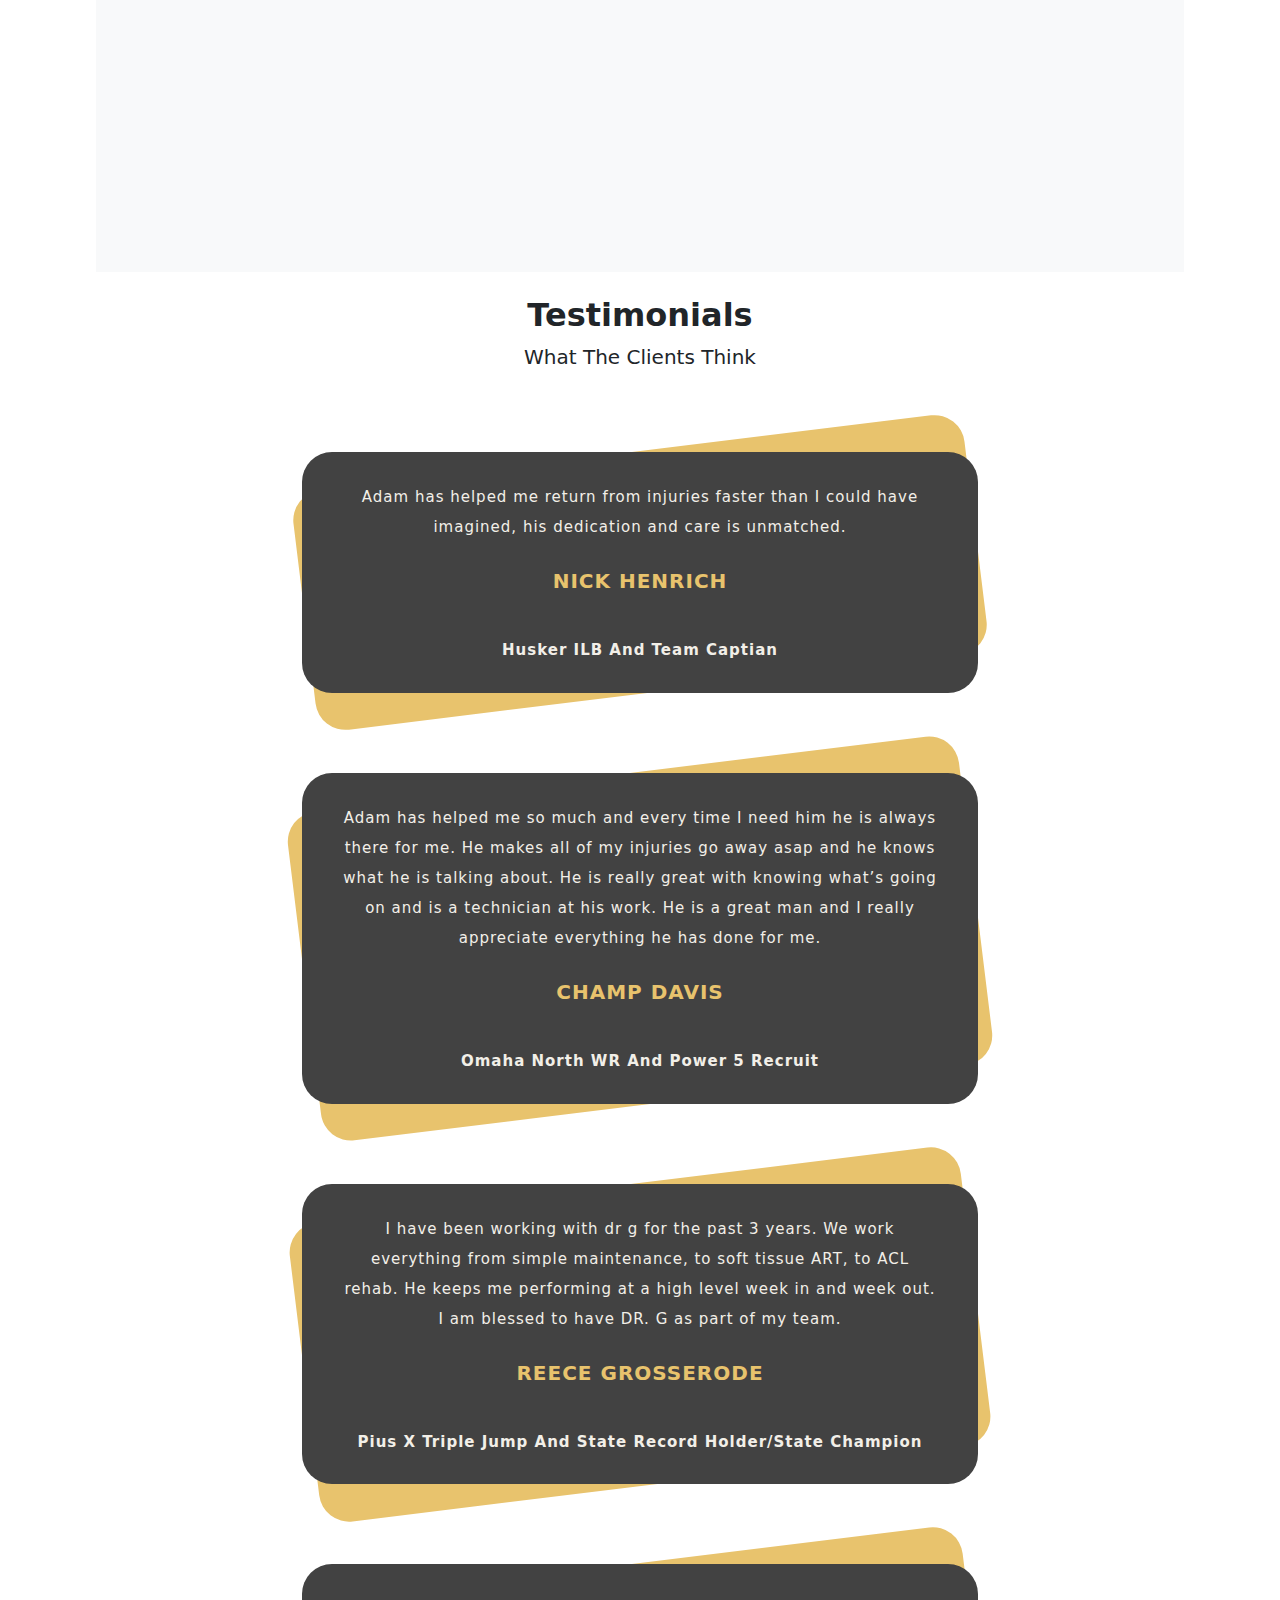
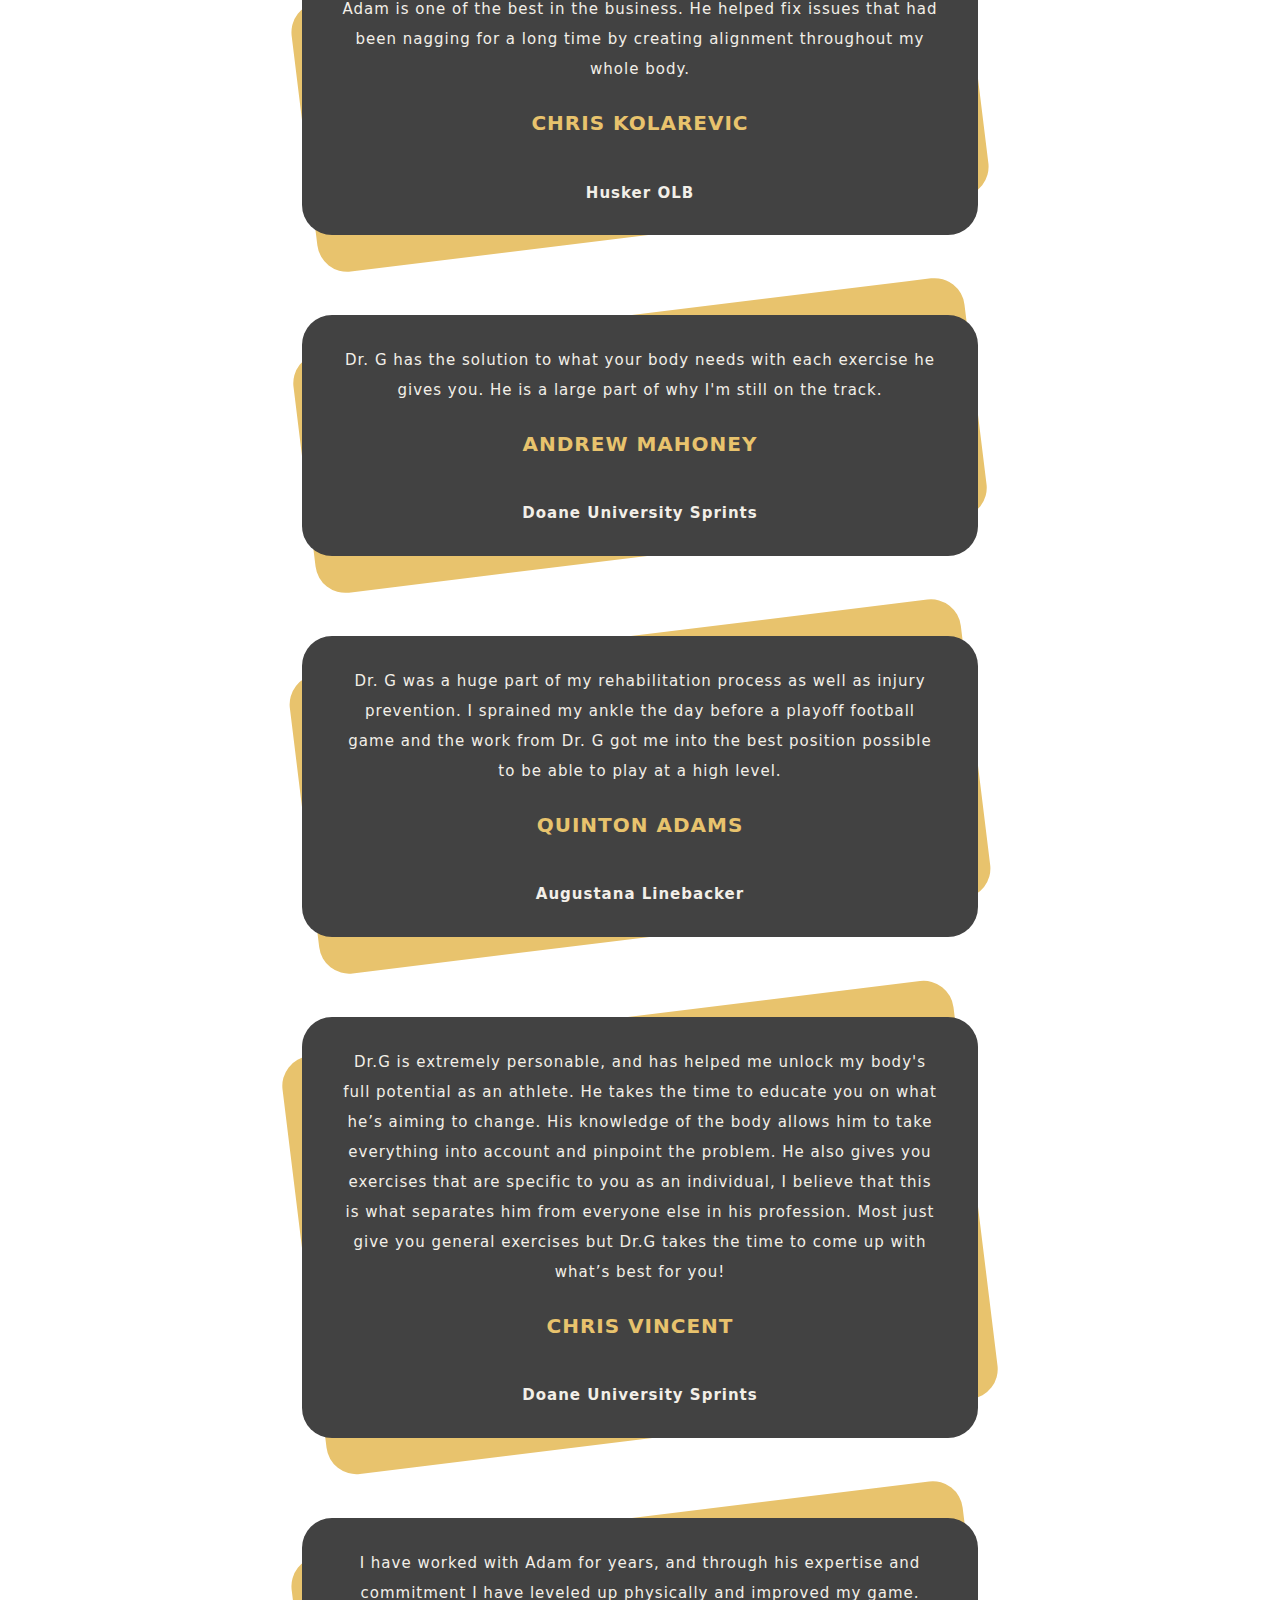
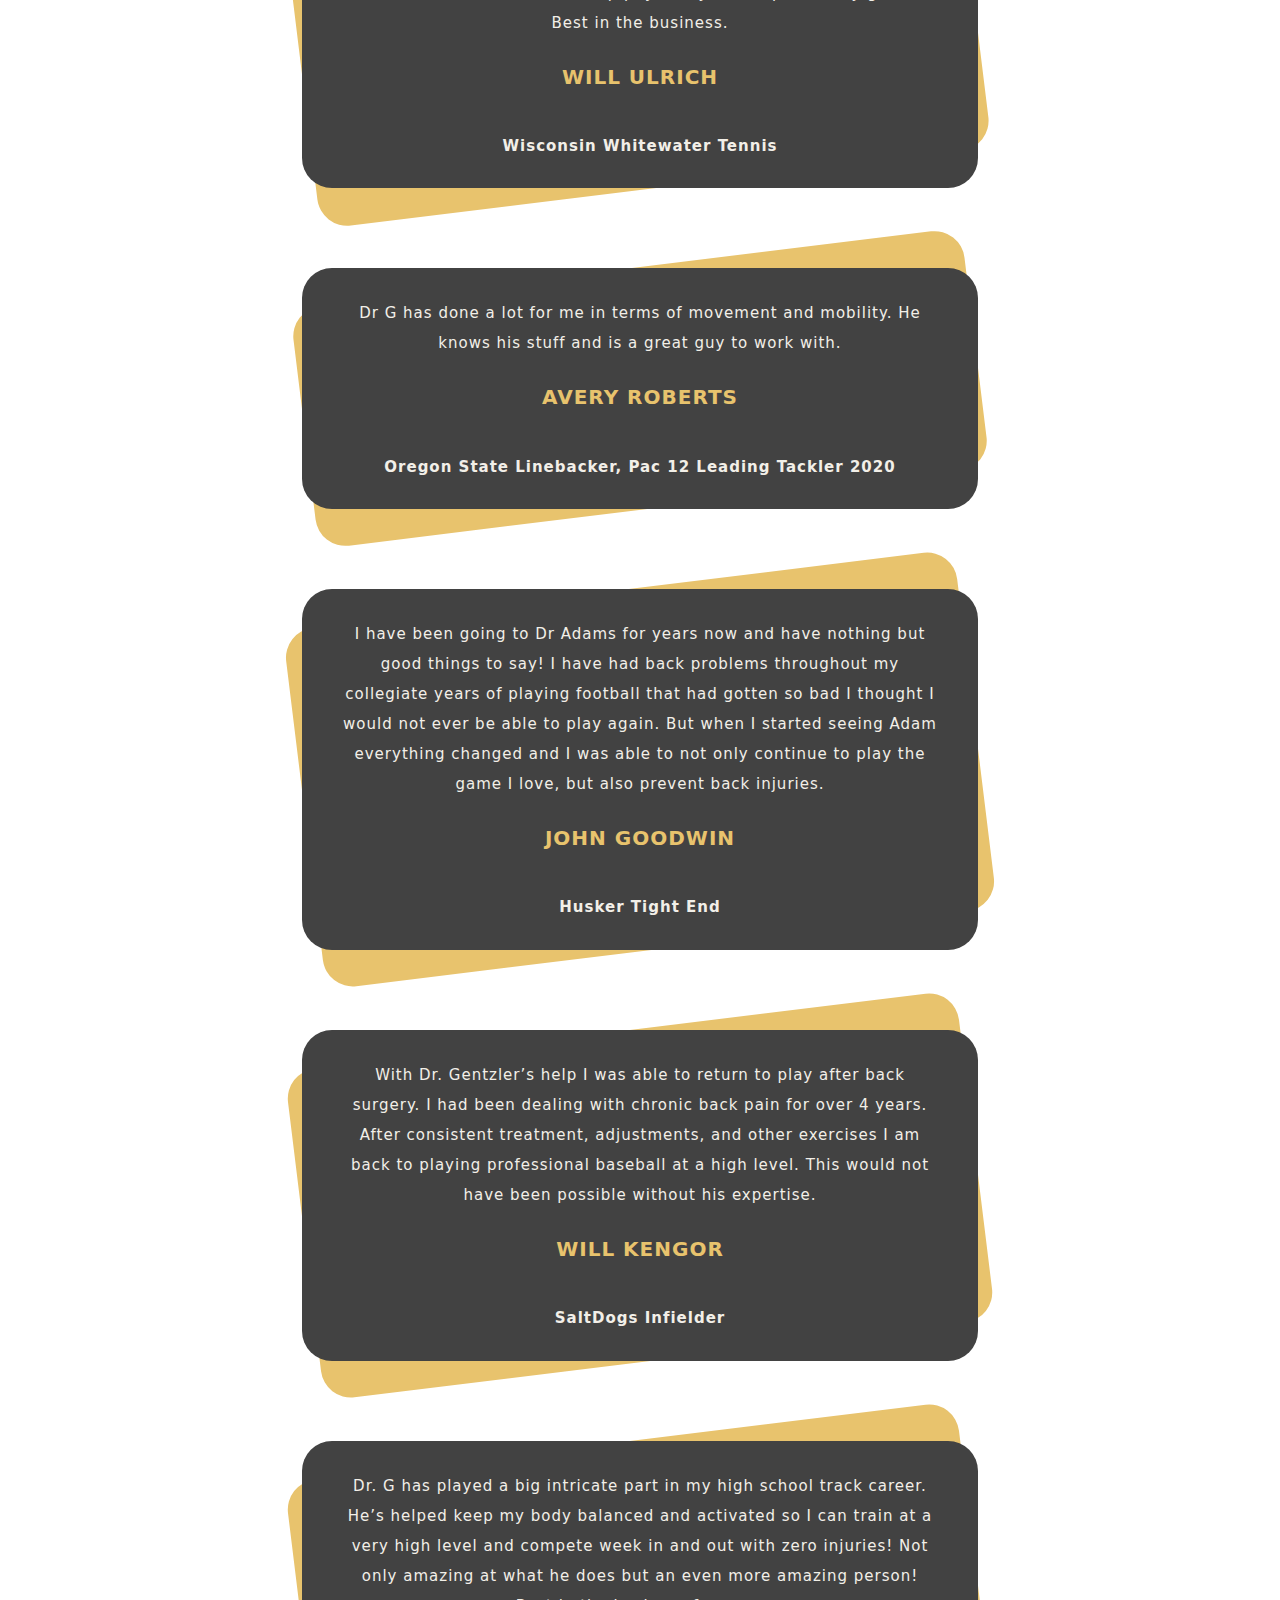
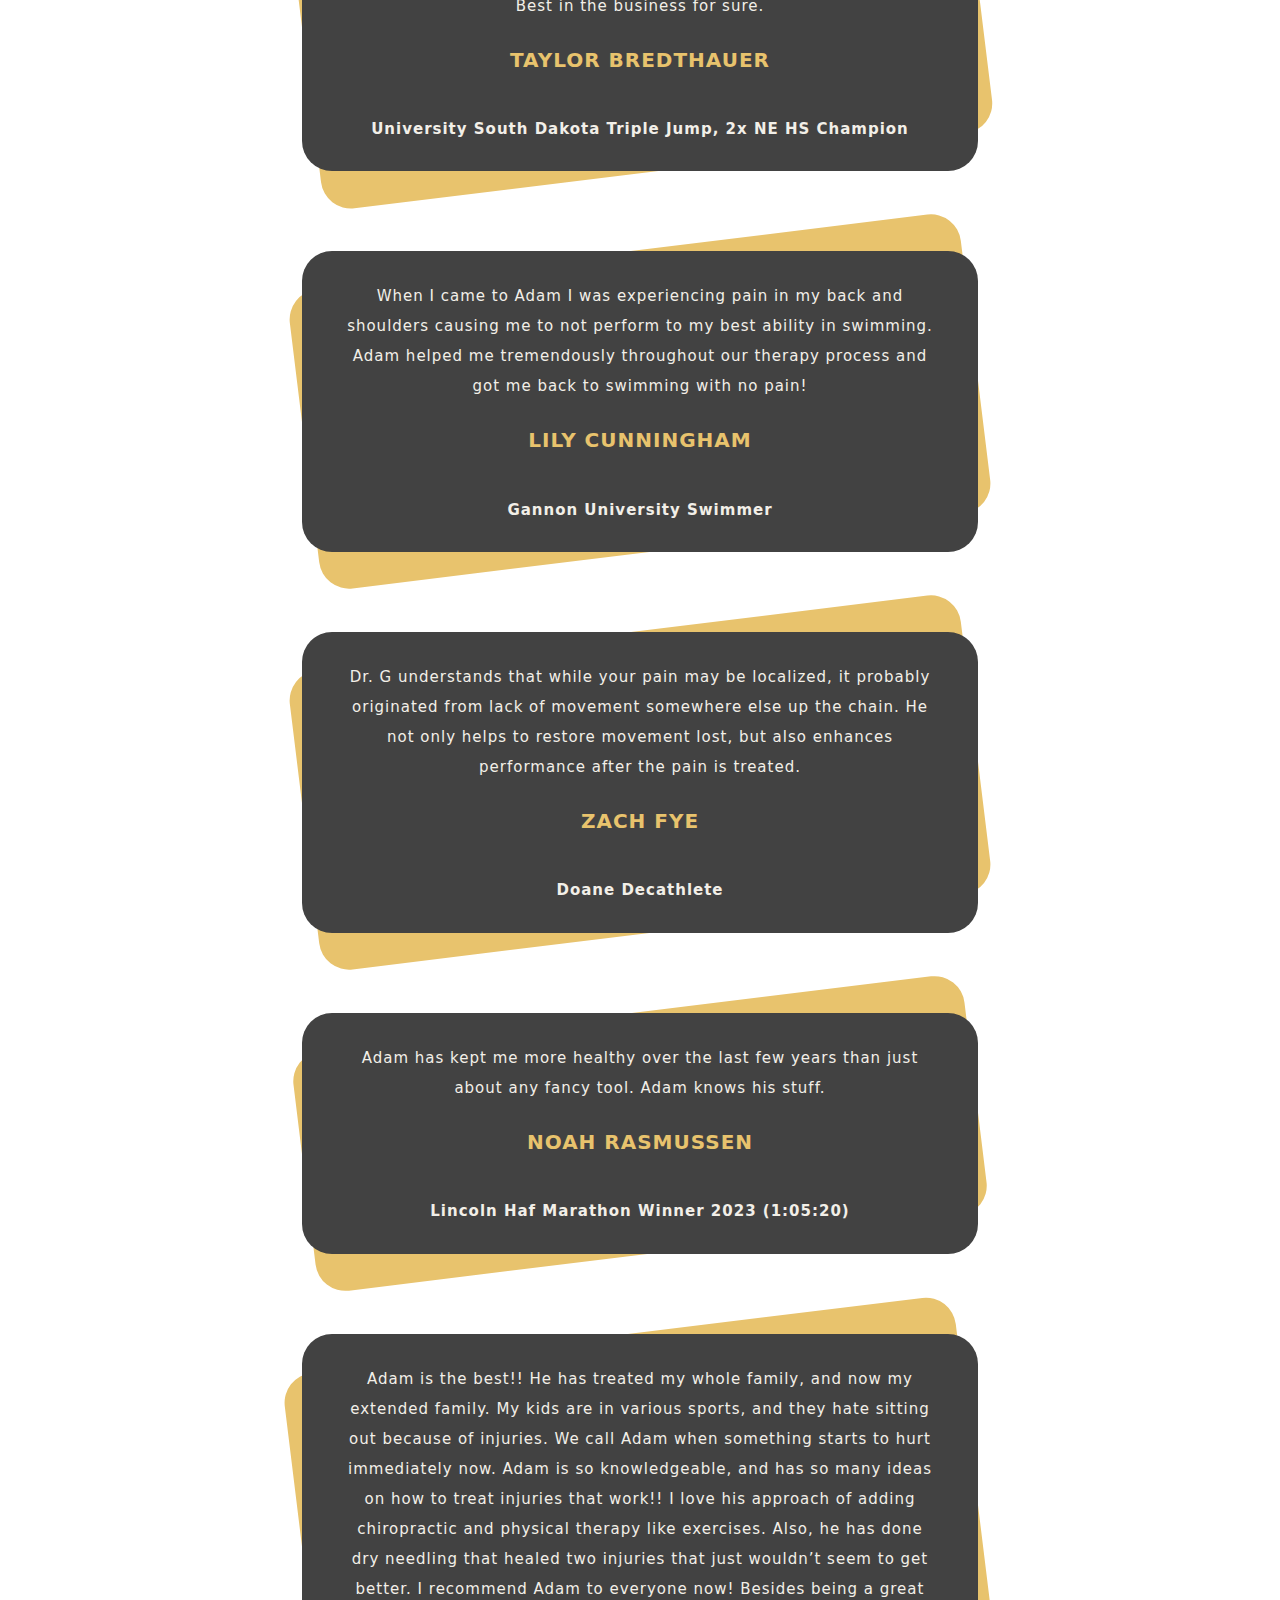
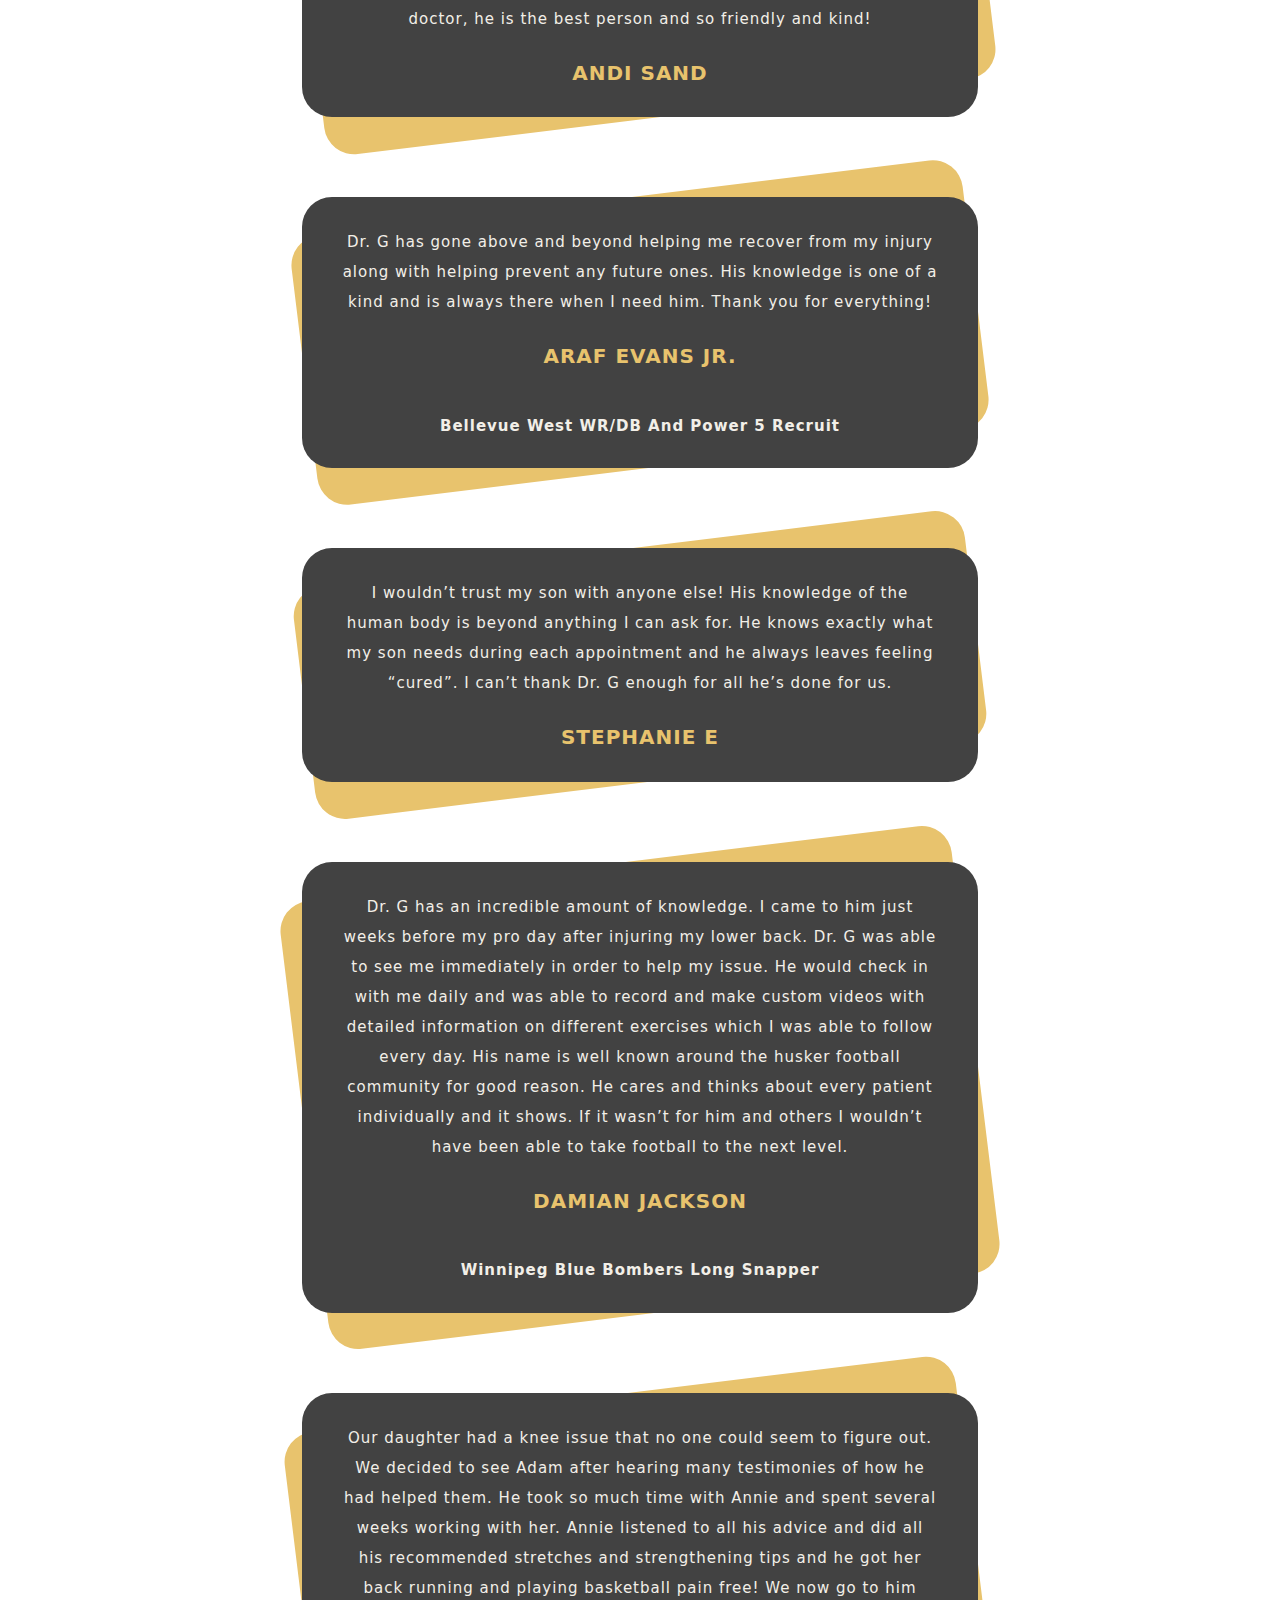
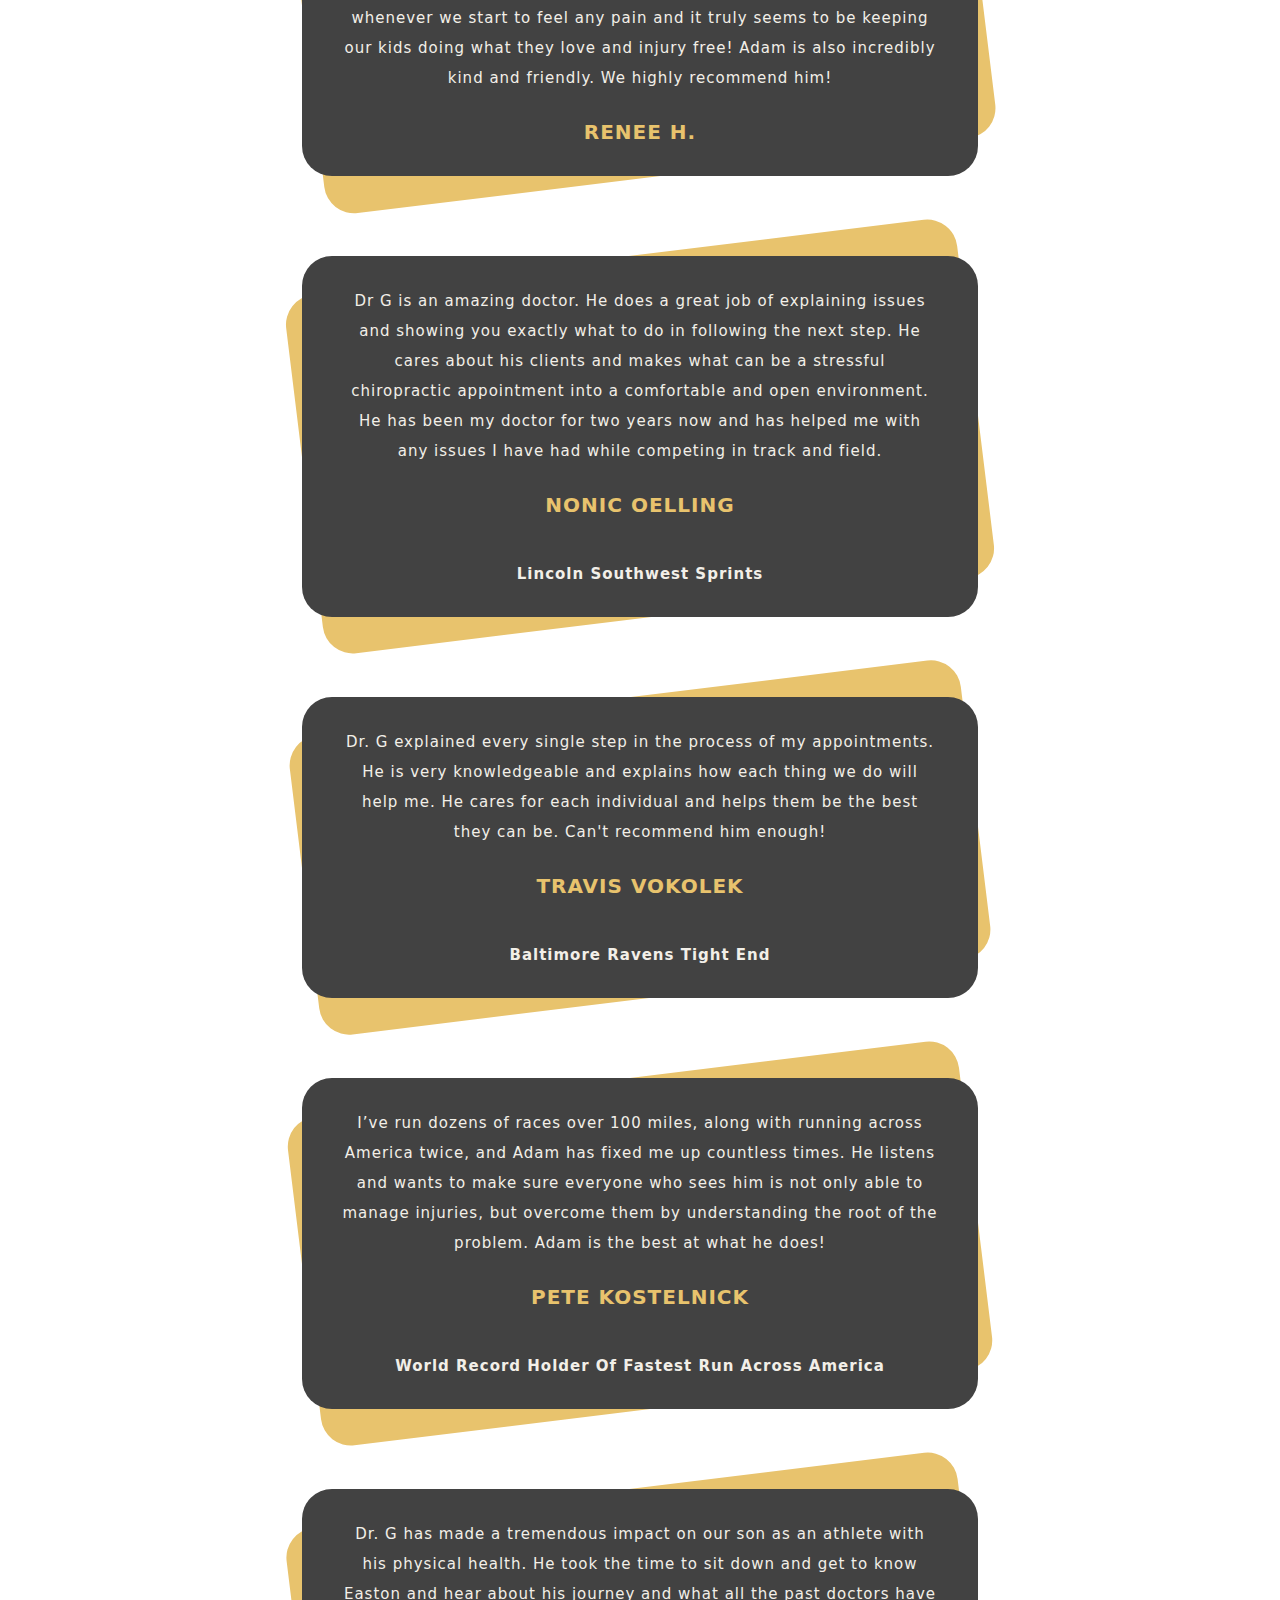
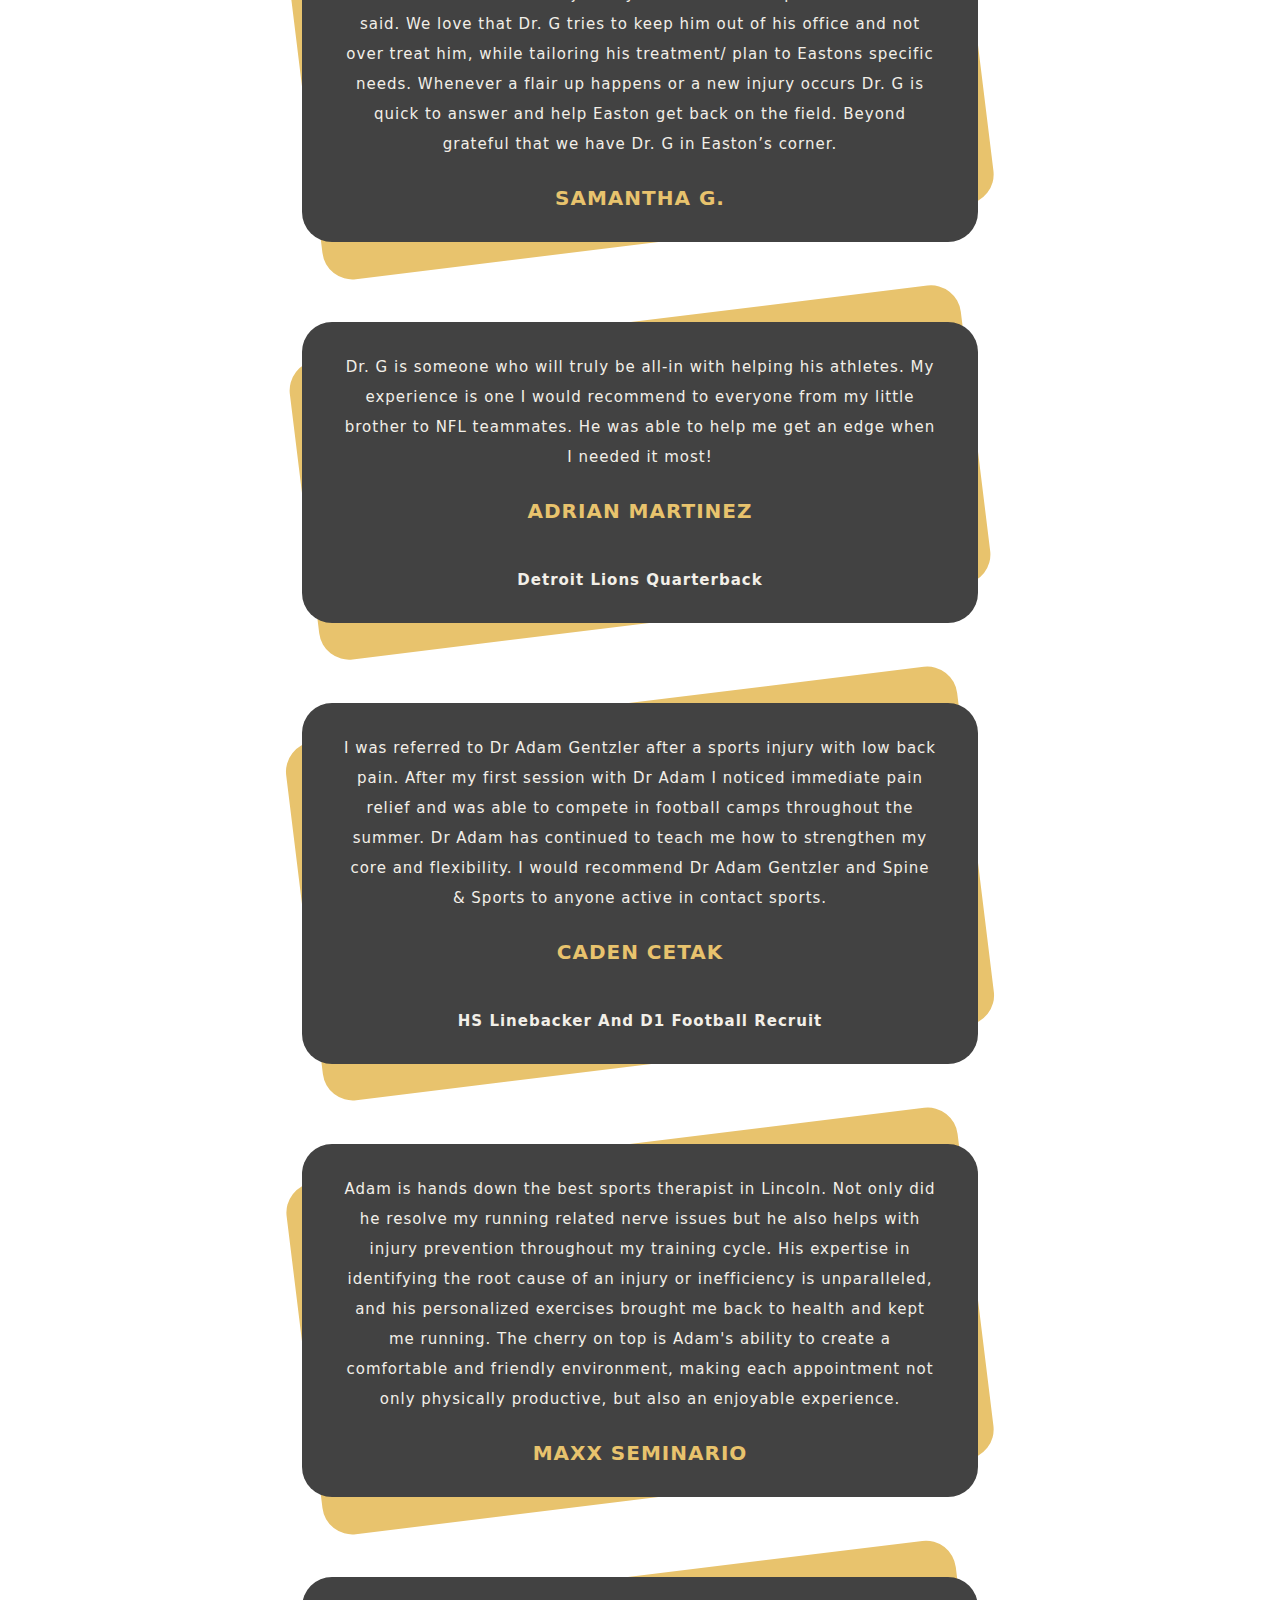
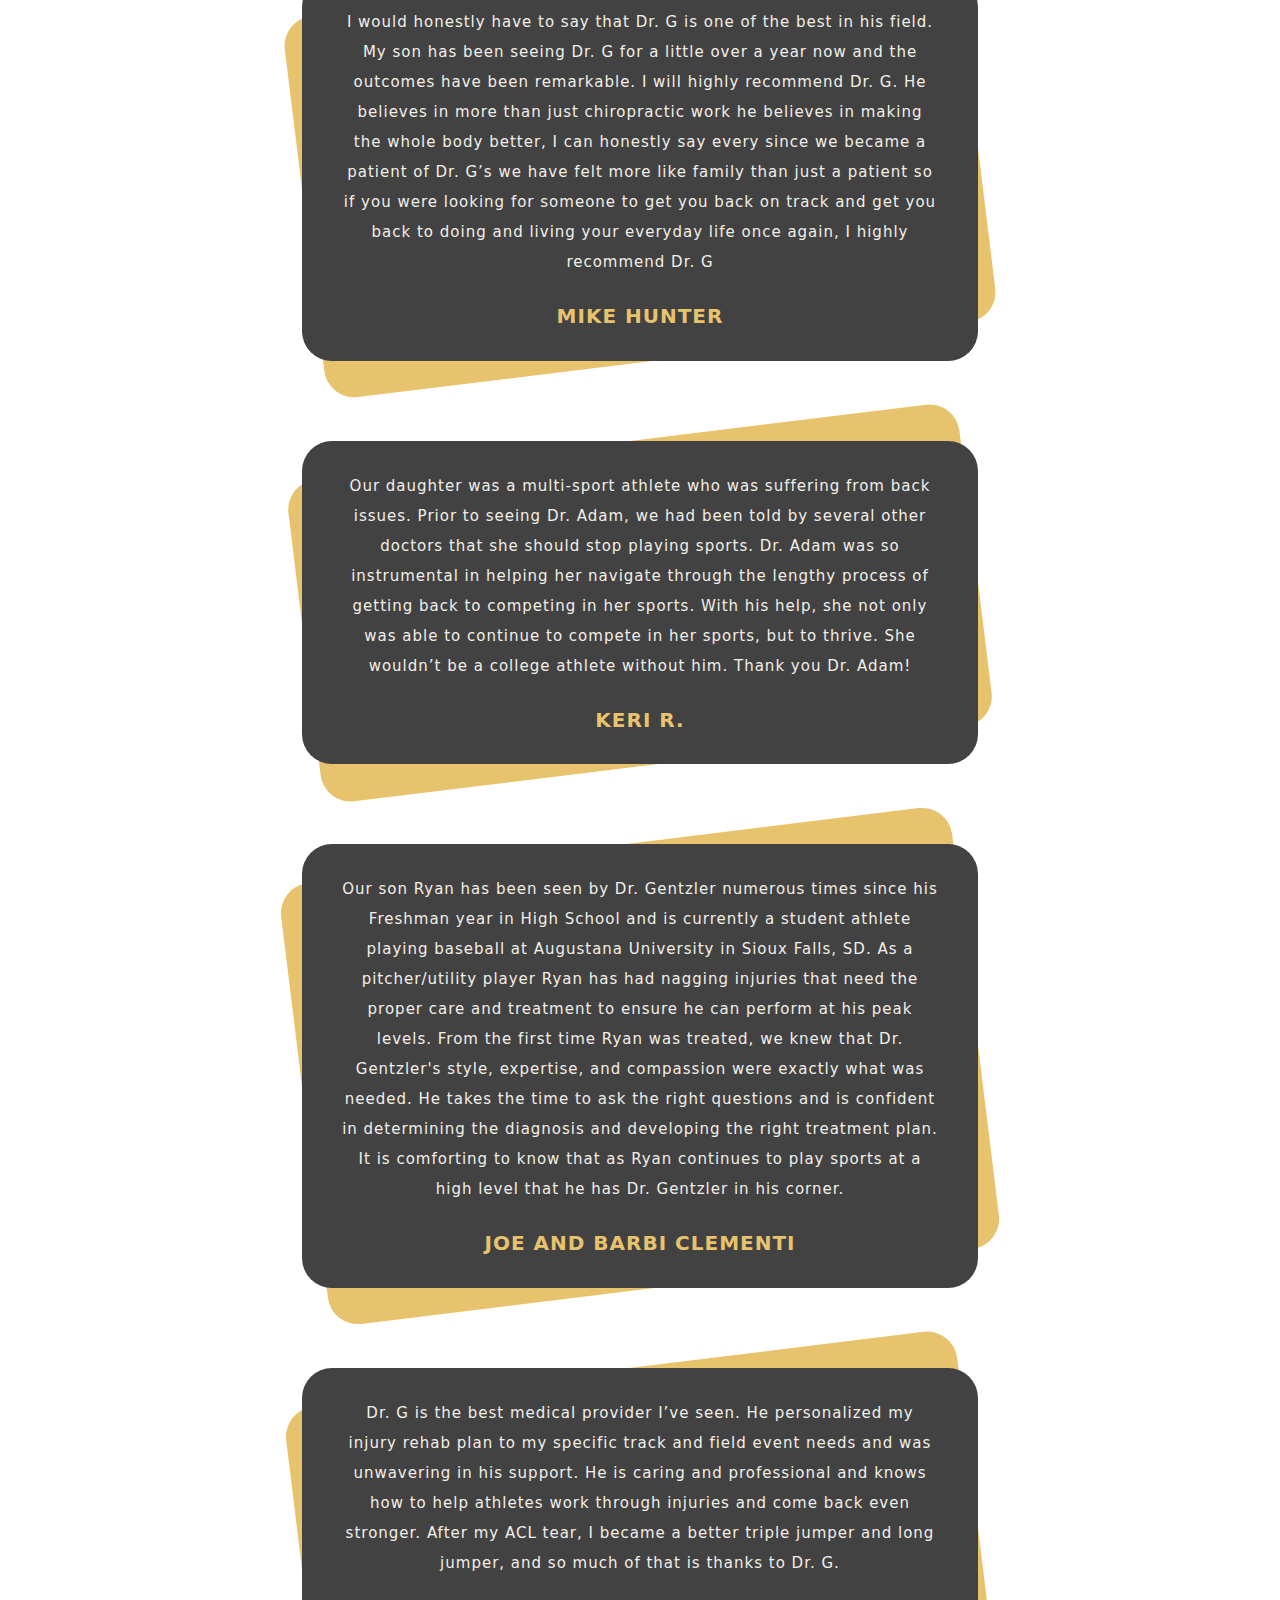
==== commit 17cbfd28: "Updated logo, aboutme, and have a working contact page" ====
--- a/aoadlWebsite/website/index.html
+++ b/aoadlWebsite/website/index.html
@@ -39,7 +39,7 @@
                 <div class="row gx-5 justify-content-center">
                     <div class="col-lg-8">
                         <div class="text-center my-5">
-                            <img src="assets/AO_logo-full-light2-large.png" class="img-fluid" alt="">
+                            <img src="assets/AO_logo-full-color-large.png" class="img-fluid" alt="">
                             <p class="lead text-white-50 mb-4">Welcome to Lincoln's premiere athletic development process led by a doctor that welcomes athletes at every stage of their journey. My specialized knowledge is evident in our customized movement assessments in order to fine-tune your training experiences and lead you to success in your sport. Beyond victories, I champion your comeback story by providing top-tier rehabilitation after sports injuries. Unleash your potential with me – whether you're starting out or a seasoned pro – and let's conquer new heights together. I integrate the latest advancements in biomechanics research and rehab concepts to continually elevate the techniques we use. Put simply: we go all in so our athletes can go all out.</p>
                             <div class="d-grid gap-3 d-sm-flex justify-content-sm-center">
                                 <a class="btn btn-primary btn-lg px-4 me-sm-3" href="#features">Get Started</a>
@@ -77,14 +77,20 @@
         <!-- About Me Section-->
         <section>
             <div class="about bg-light py-5">
-                <img src="assets/AO-headshot-1.jpg" class="pic">
-                <div class="text">
-                    <h2>About Me</h2>
-                    <strong><p>Adam Gentzler</p></strong>
-                    <p>I'm Adam Gentzler, a dedicated chiropractor driven by a passion to optimize athletes' movements that compliments their unique structures, sport(s), and positions. My childhood was filled with sports--mostly soccer and basketball--and sparked my love of competition.  After my years of playing team sports ended, I discovered endurance sports. I started competing in triathlons and then got hooked on running, especially ultra-distance trail running. Professionally, the entire spectrum of sports performance has captivated me. With a natural eye for movement, I've dedicated 13 years to refining my skills and techniques associated with hands-on treatments, movement analysis, injury rehabilitation, and athletic performance enhancement.  When I'm not working one-on-one with my athletes, I spend my time with my wife, Kari, and two children, Ethan and Emelia.  
-                    </p>
-                    <div class="d-grid gap-3 d-sm-flex justify-content-sm-left">
-                        <a class="btn btn-secondary btn-lg px-4 me-sm-3" href="#contact">Contact Me</a>
+                <div class="aboutrow">
+                    <div class="aboutcol">
+                        <img src="assets/AO-headshot-1.jpg" class="pic">
+                    </div>
+                    <div class="aboutcol">
+                        <div class="text">
+                            <h2>About Me</h2>
+                            <strong><p>Adam Gentzler</p></strong>
+                            <p>I'm Adam Gentzler, a dedicated chiropractor driven by a passion to optimize athletes' movements that compliments their unique structures, sport(s), and positions. My childhood was filled with sports--mostly soccer and basketball--and sparked my love of competition.  After my years of playing team sports ended, I discovered endurance sports. I started competing in triathlons and then got hooked on running, especially ultra-distance trail running. Professionally, the entire spectrum of sports performance has captivated me. With a natural eye for movement, I've dedicated 13 years to refining my skills and techniques associated with hands-on treatments, movement analysis, injury rehabilitation, and athletic performance enhancement.  When I'm not working one-on-one with my athletes, I spend my time with my wife, Kari, and two children, Ethan and Emelia.  
+                            </p>
+                            <div class="d-grid gap-3 d-sm-flex justify-content-sm-left">
+                                <a class="btn btn-secondary btn-lg px-4 me-sm-3" href="#contact">Contact Me</a>
+                            </div>
+                        </div>
                     </div>
                 </div>
             </div>
@@ -476,29 +482,29 @@
                         <!-- To make this form functional, sign up at-->
                         <!-- https://startbootstrap.com/solution/contact-forms-->
                         <!-- to get an API token!-->
-                        <form id="contactForm" data-sb-form-api-token="API_TOKEN">
+                        <form id="contactForm" action="https://formsubmit.co/759b17bc571fcde6be5c24c51a3792ed" method="POST">
                             <!-- Name input-->
                             <div class="form-floating mb-3">
-                                <input class="form-control" id="name" type="text" placeholder="Enter your name..." data-sb-validations="required" />
+                                <input class="form-control" id="name" name="name" type="text" placeholder="Enter your name..." data-sb-validations="required" />
                                 <label for="name">Full name</label>
                                 <div class="invalid-feedback" data-sb-feedback="name:required">A name is required.</div>
                             </div>
                             <!-- Email address input-->
                             <div class="form-floating mb-3">
-                                <input class="form-control" id="email" type="email" placeholder="name@example.com" data-sb-validations="required,email" />
+                                <input class="form-control" id="email" name="email" type="email" placeholder="name@example.com" data-sb-validations="required,email" />
                                 <label for="email">Email address</label>
                                 <div class="invalid-feedback" data-sb-feedback="email:required">An email is required.</div>
                                 <div class="invalid-feedback" data-sb-feedback="email:email">Email is not valid.</div>
                             </div>
                             <!-- Phone number input-->
                             <div class="form-floating mb-3">
-                                <input class="form-control" id="phone" type="tel" placeholder="(123) 456-7890" data-sb-validations="required" />
+                                <input class="form-control" id="phone" name="phone" type="tel" placeholder="(123) 456-7890" data-sb-validations="required" />
                                 <label for="phone">Phone number</label>
                                 <div class="invalid-feedback" data-sb-feedback="phone:required">A phone number is required.</div>
                             </div>
                             <!-- Message input-->
                             <div class="form-floating mb-3">
-                                <textarea class="form-control" id="message" type="text" placeholder="Enter your message here..." style="height: 10rem" data-sb-validations="required"></textarea>
+                                <textarea class="form-control" id="message" name="message" type="text" placeholder="Enter your message here..." style="height: 10rem" data-sb-validations="required"></textarea>
                                 <label for="message">Message</label>
                                 <div class="invalid-feedback" data-sb-feedback="message:required">A message is required.</div>
                             </div>
@@ -520,7 +526,7 @@
                             <!-- an error submitting the form-->
                             <div class="d-none" id="submitErrorMessage"><div class="text-center text-danger mb-3">Error sending message!</div></div>
                             <!-- Submit Button-->
-                            <div class="d-grid"><button class="btn btn-dark btn-lg disabled" id="submitButton" type="submit">Submit</button></div>
+                            <div class="d-grid"><button class="" id="submitButton" type="submit">Submit</button></div>
                         </form>
                     </div>
                 </div>
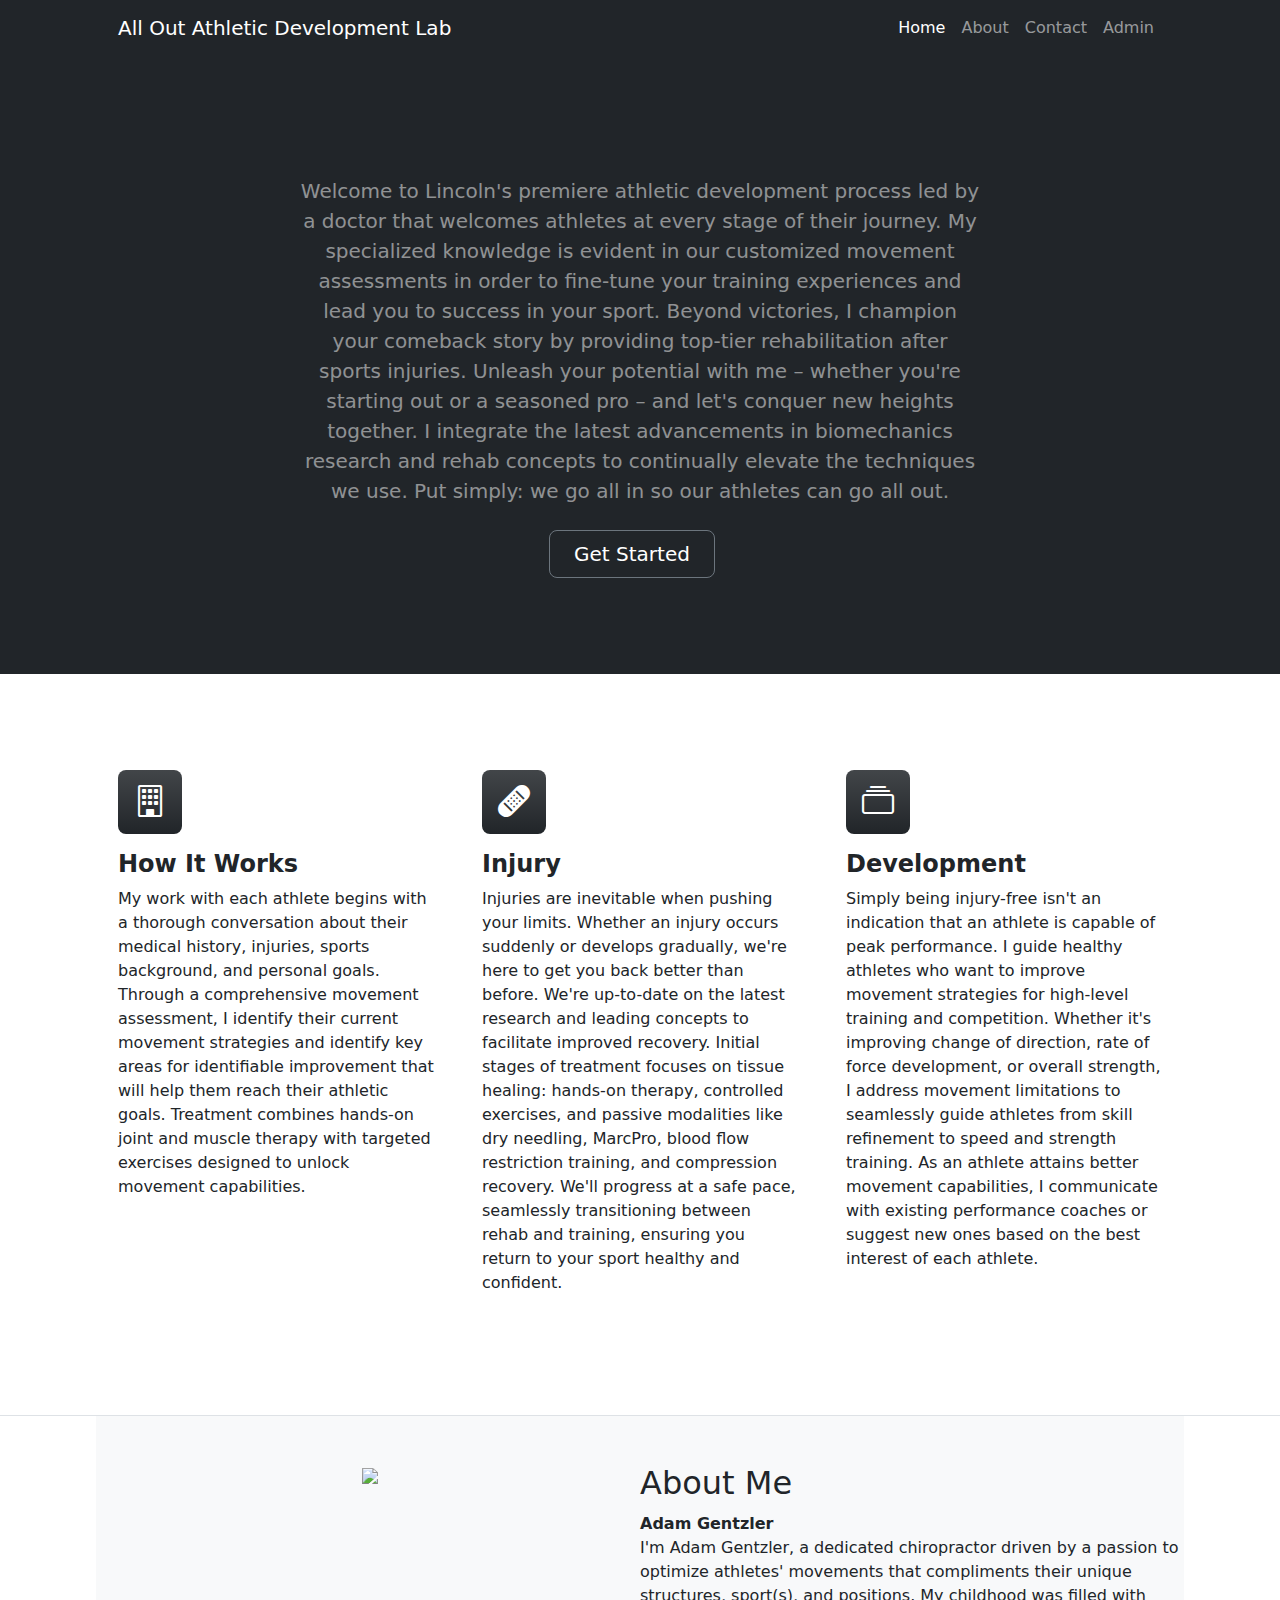
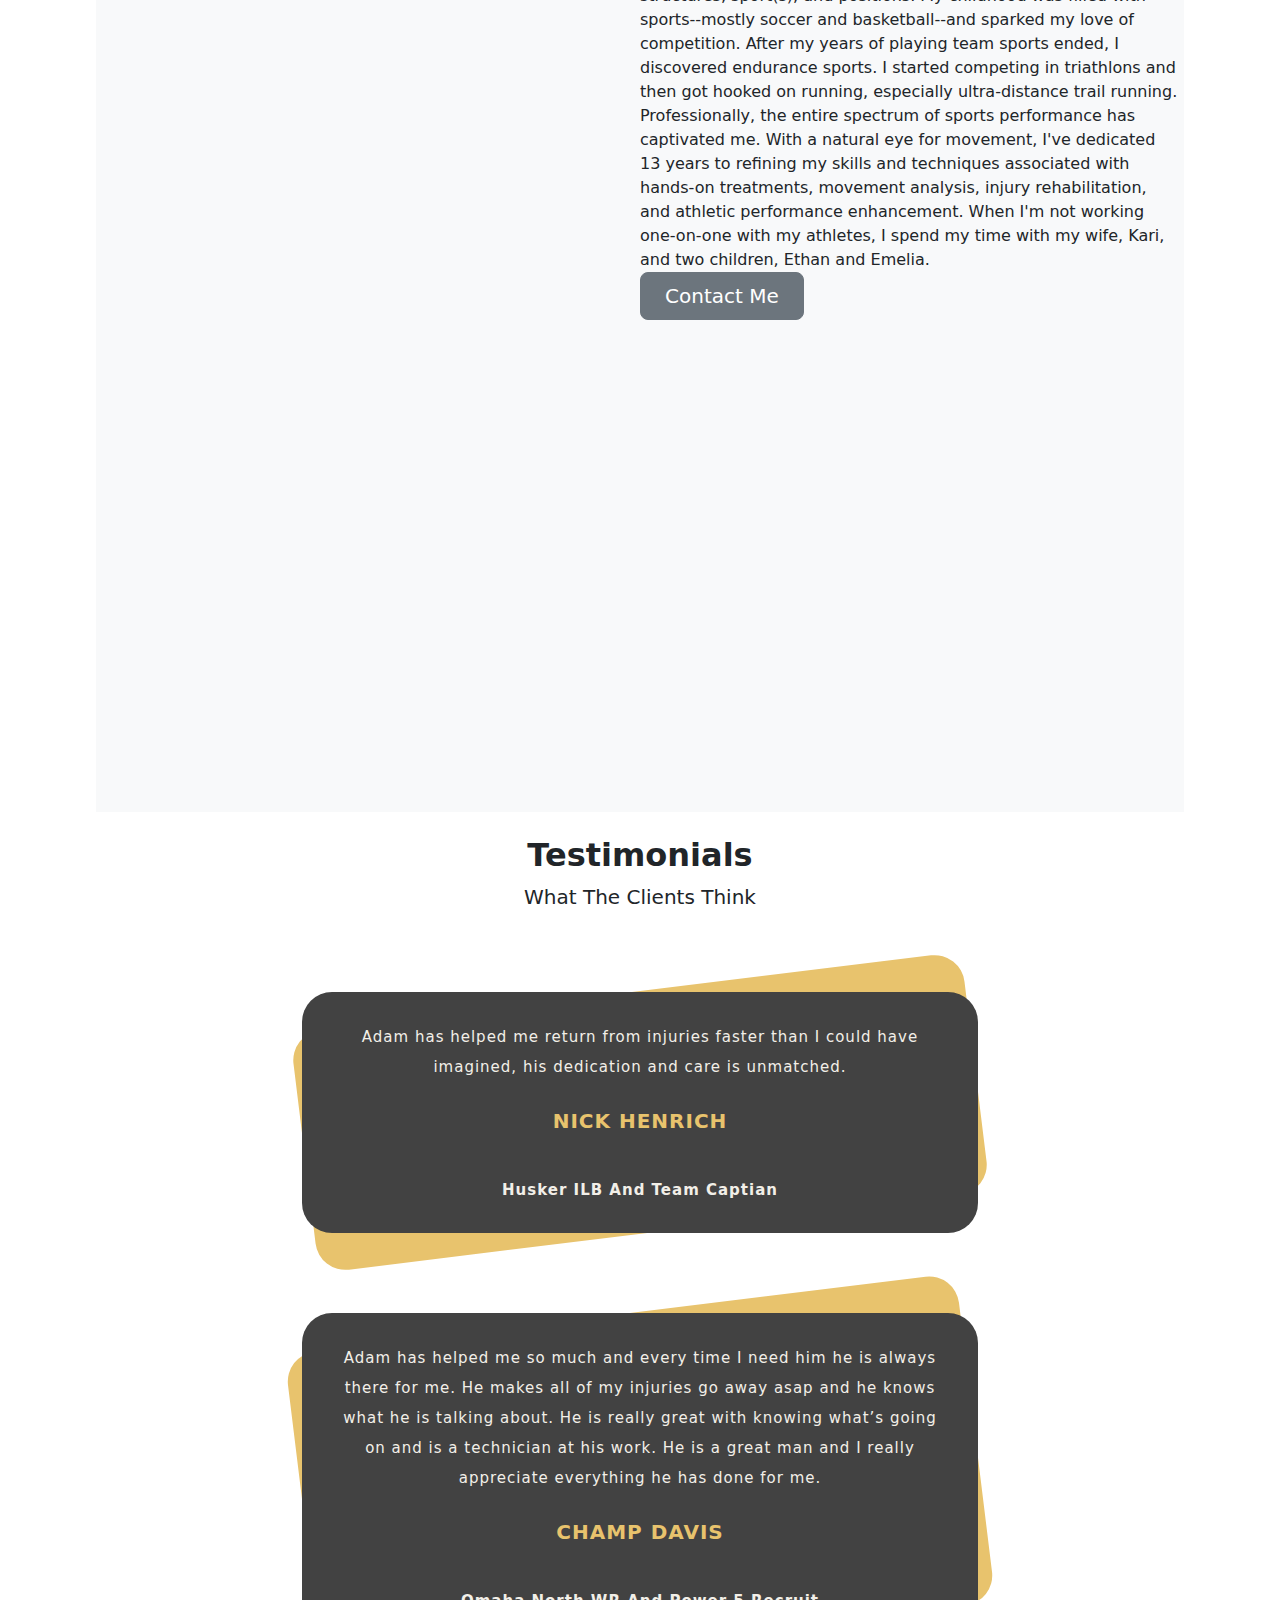
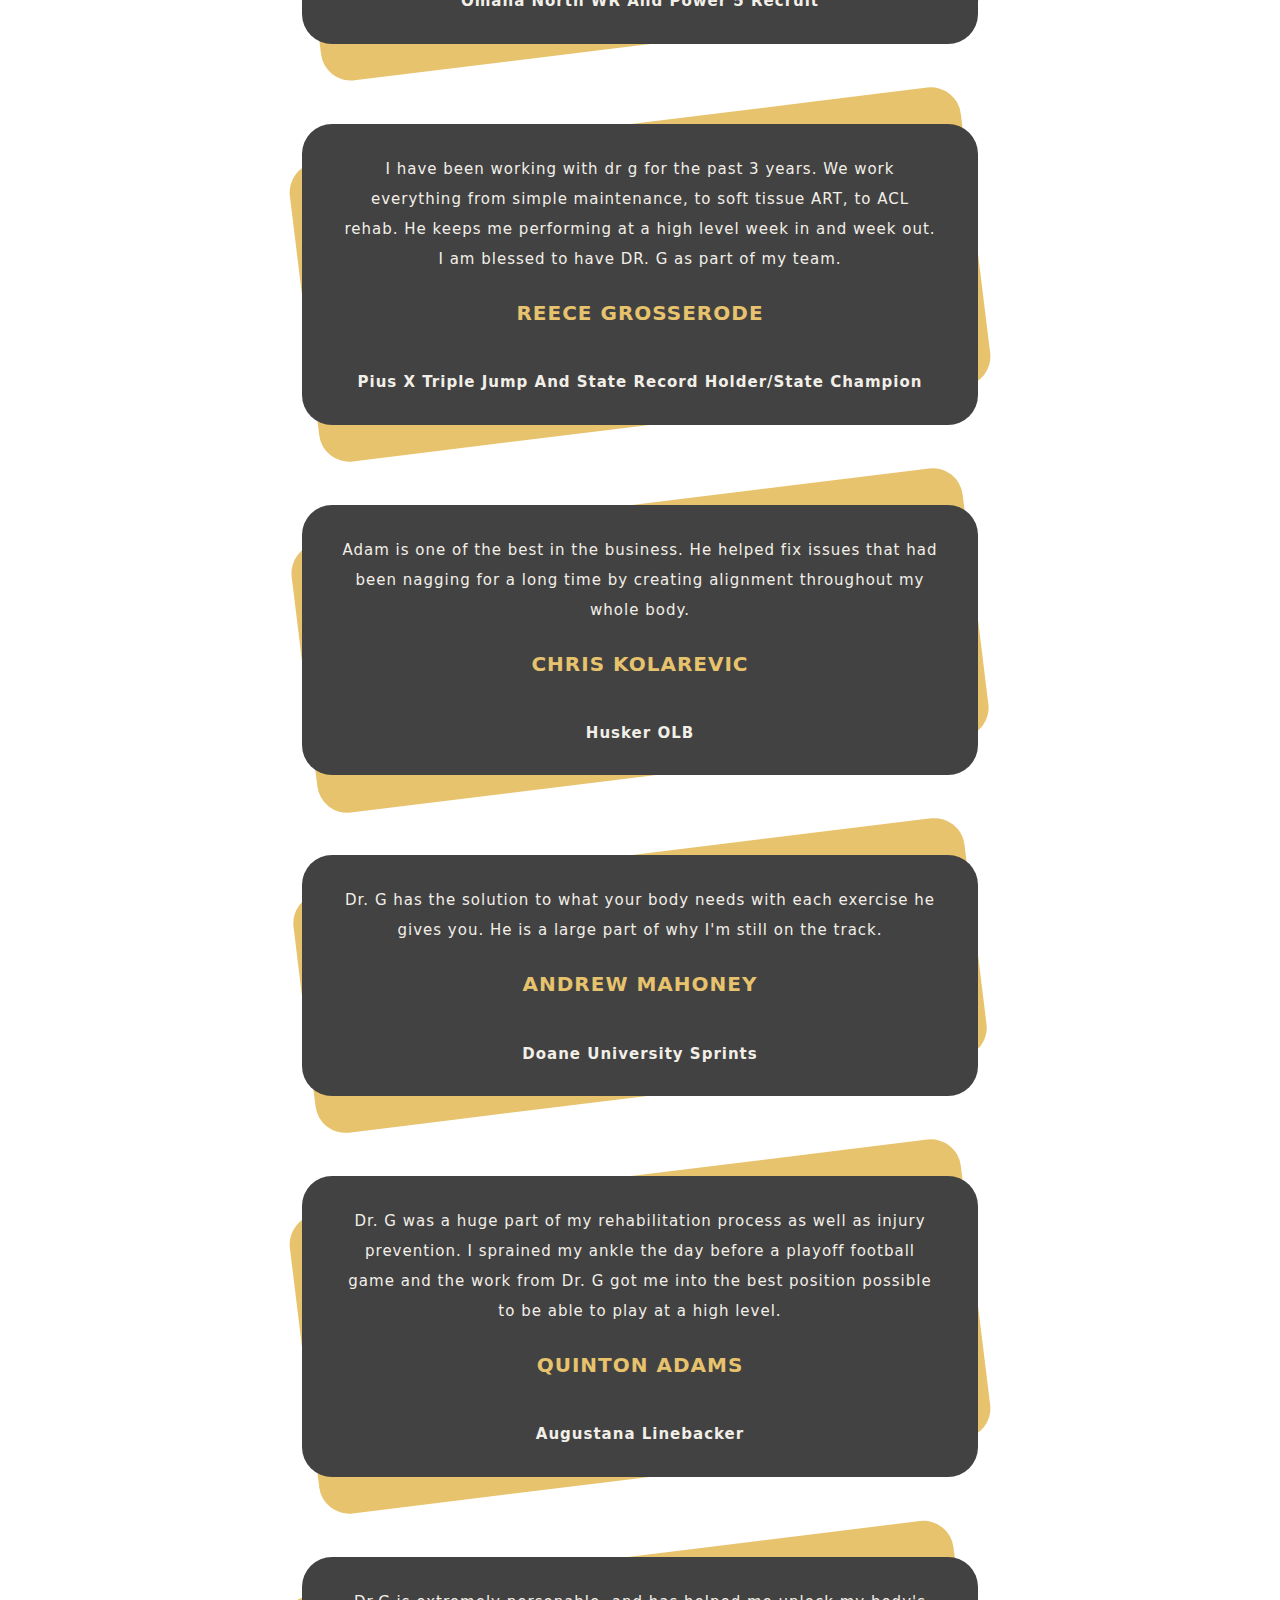
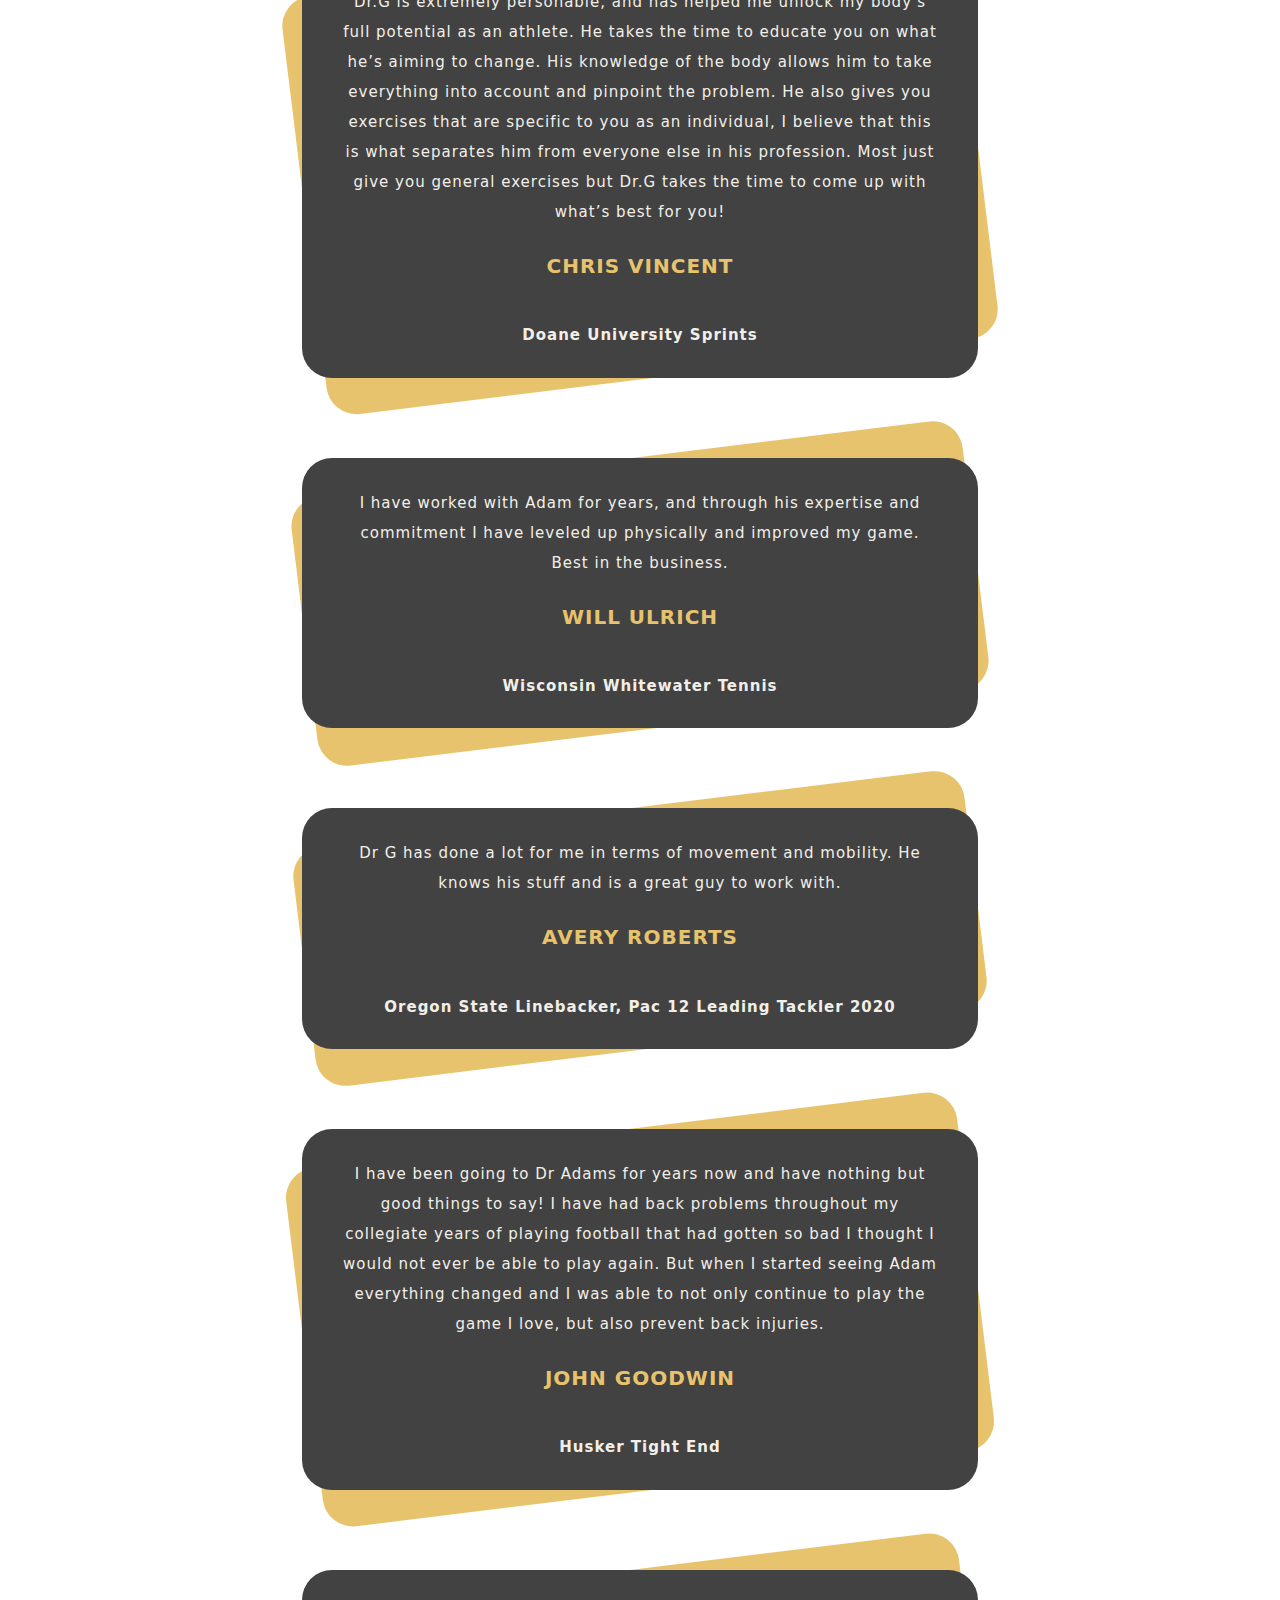
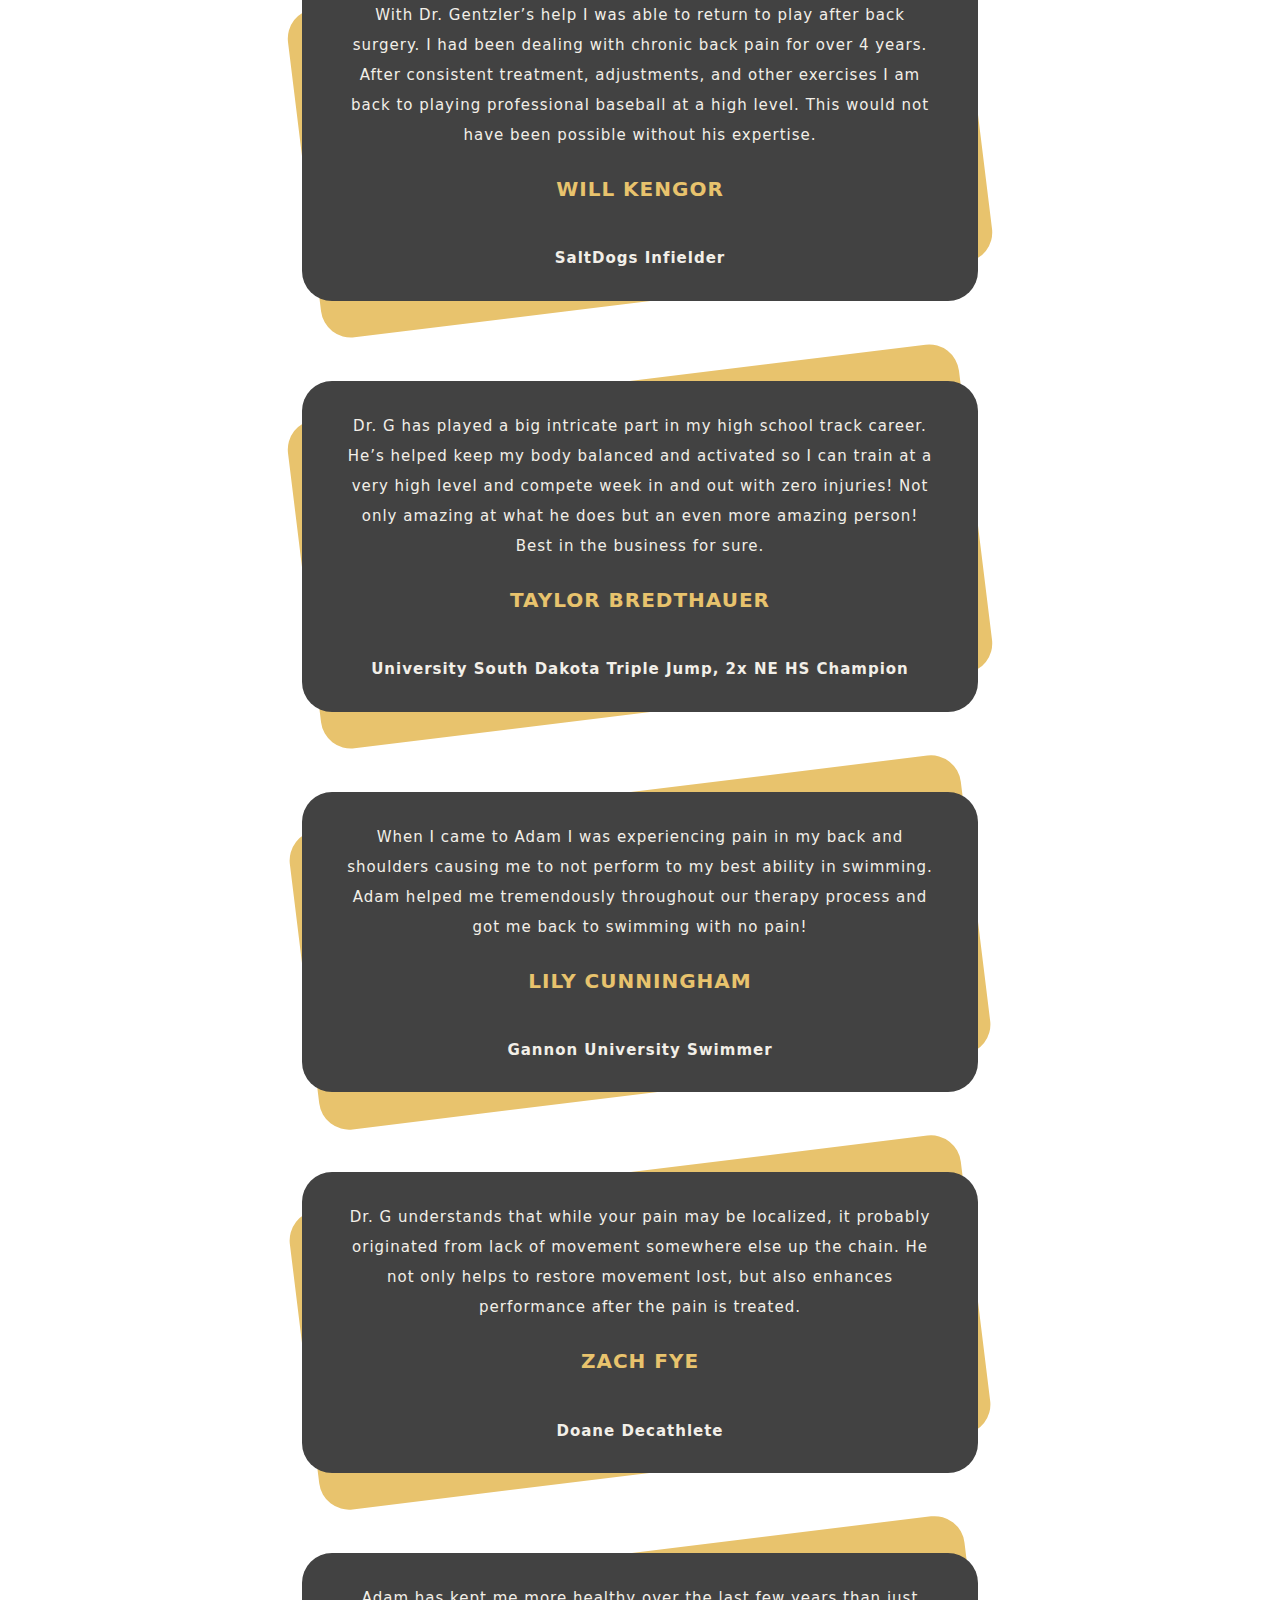
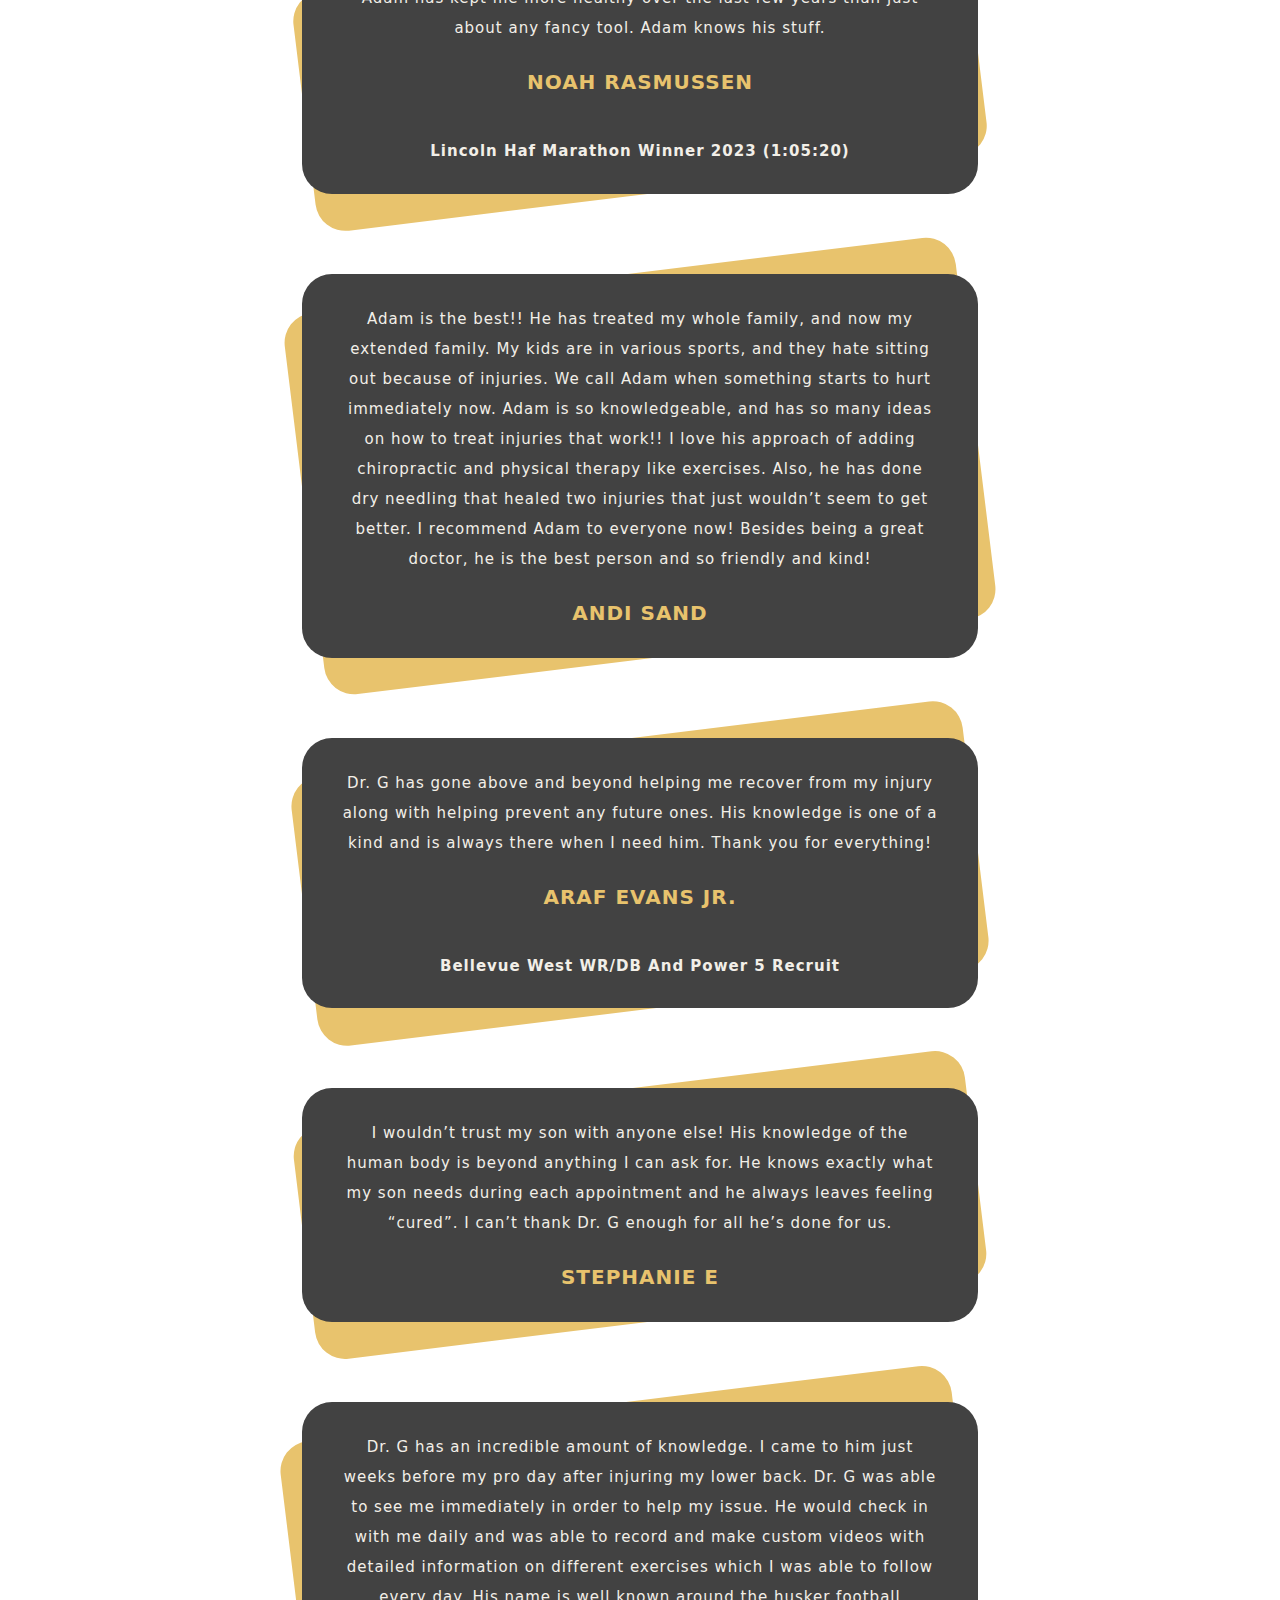
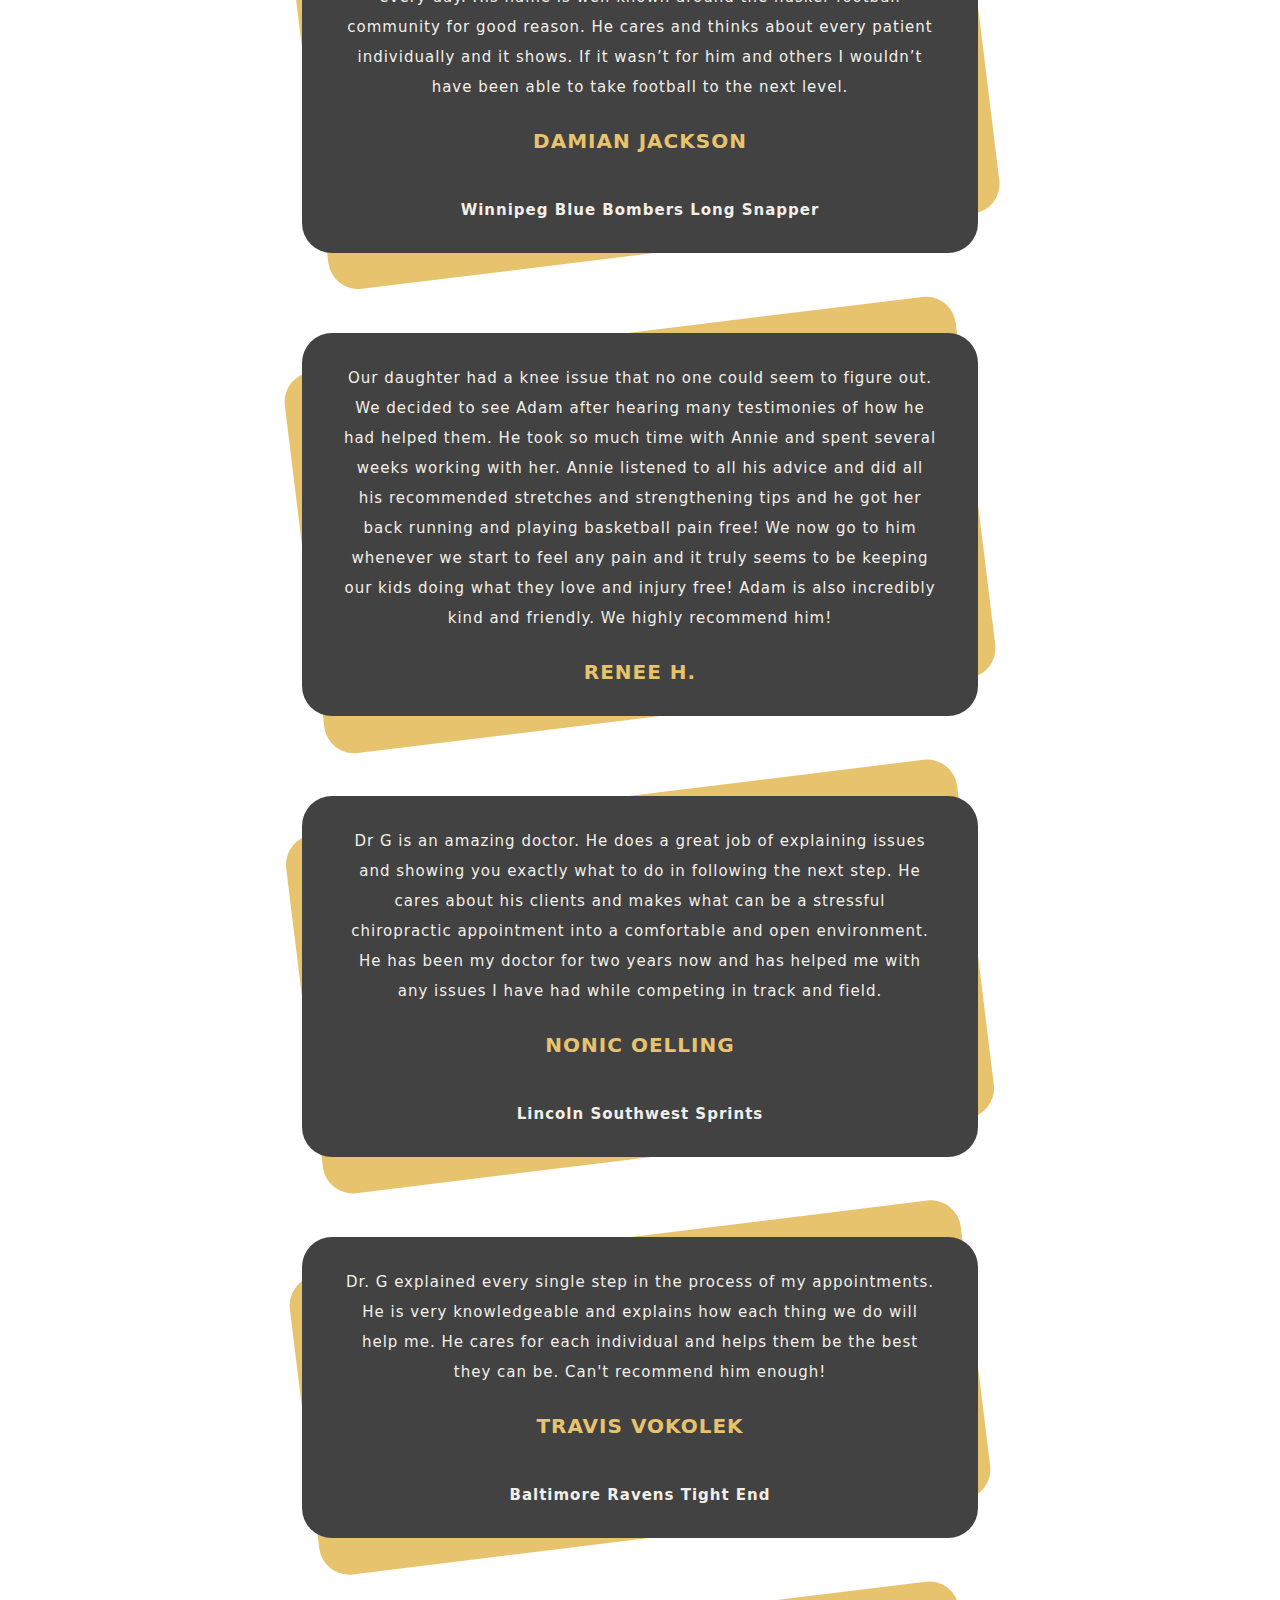
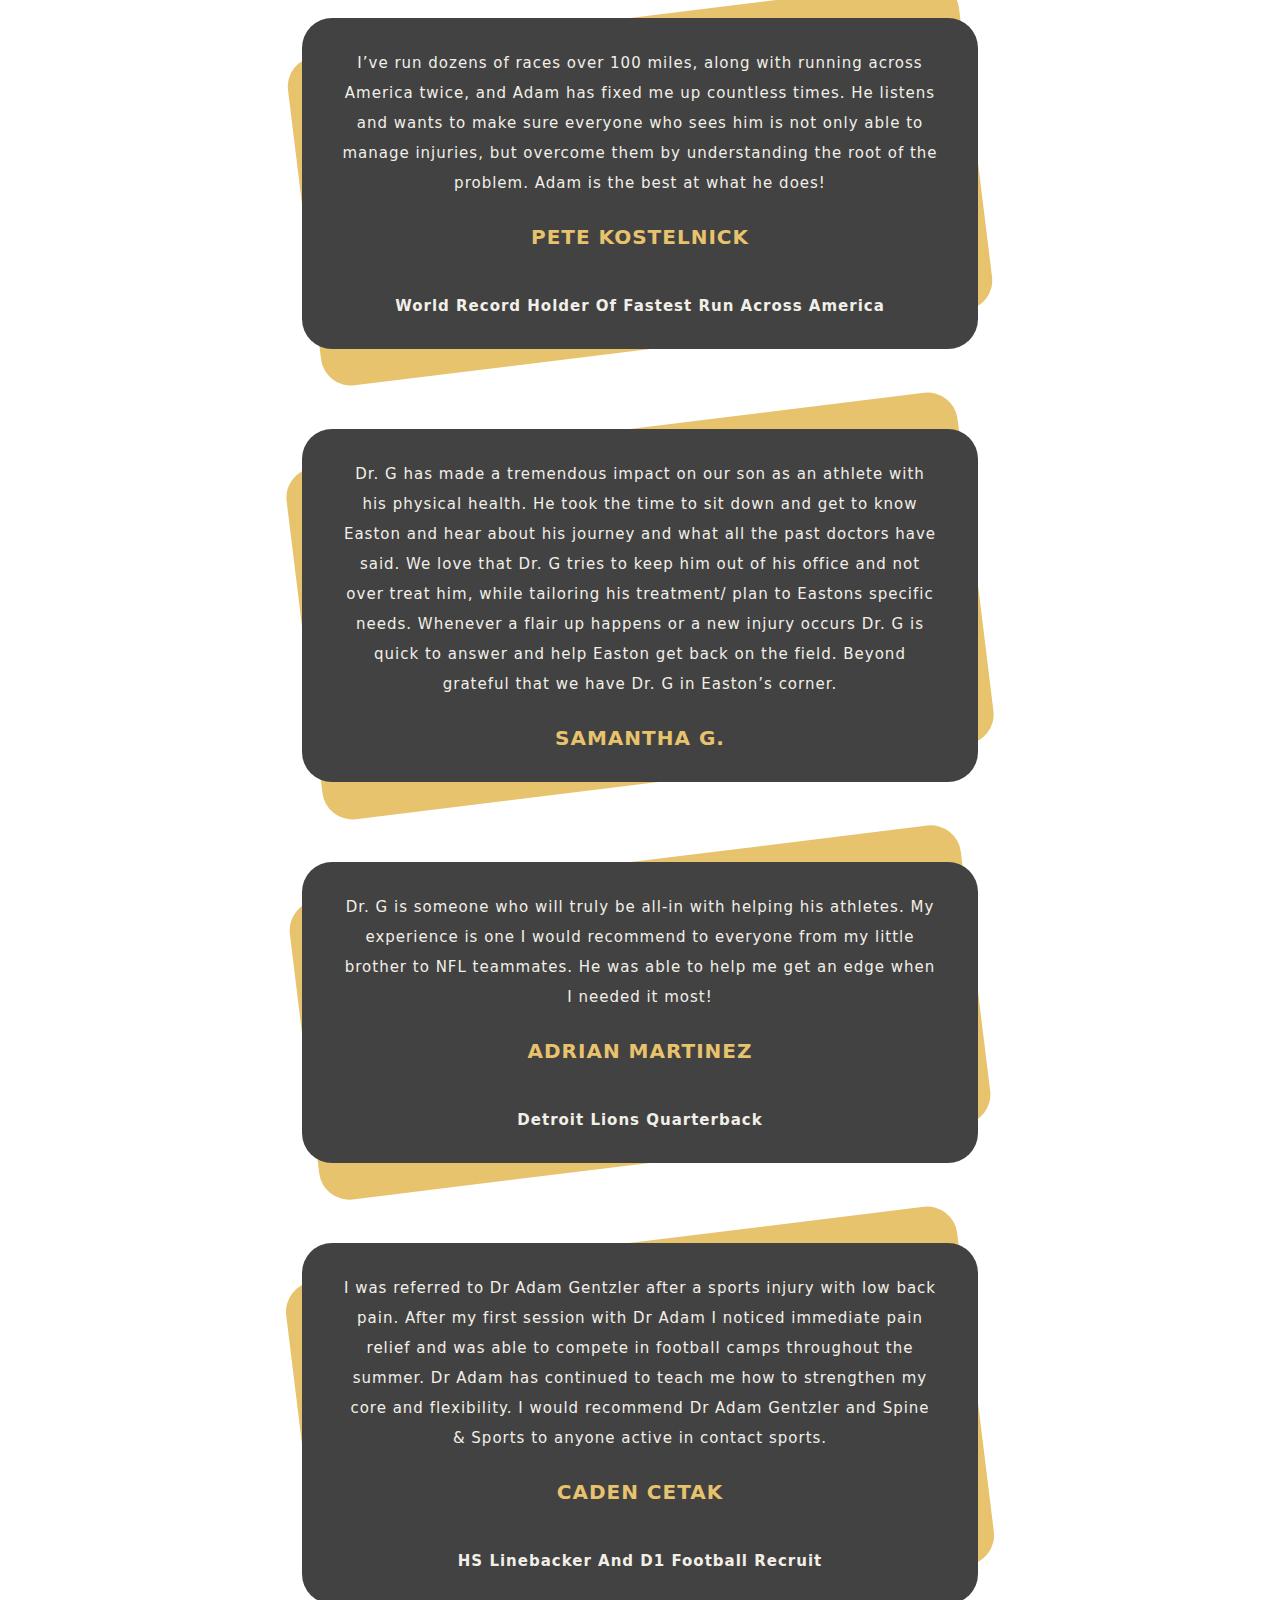
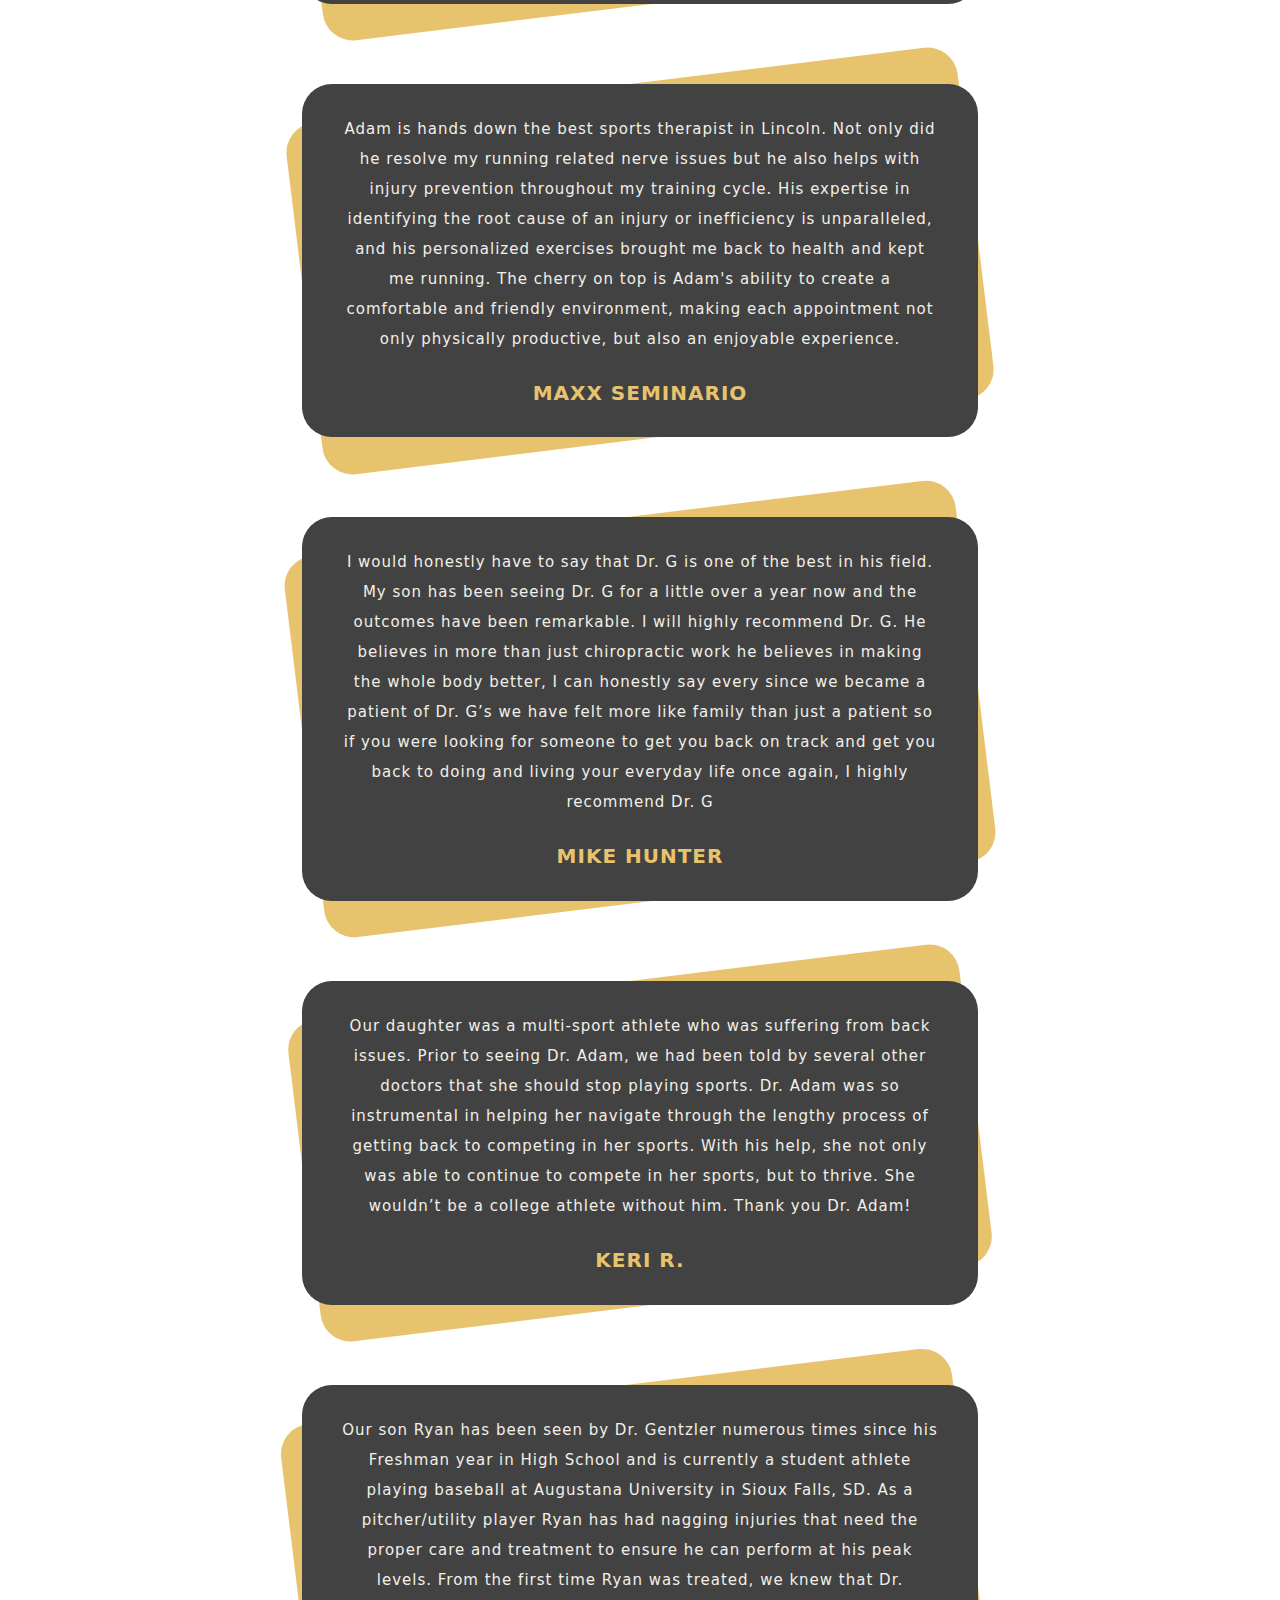
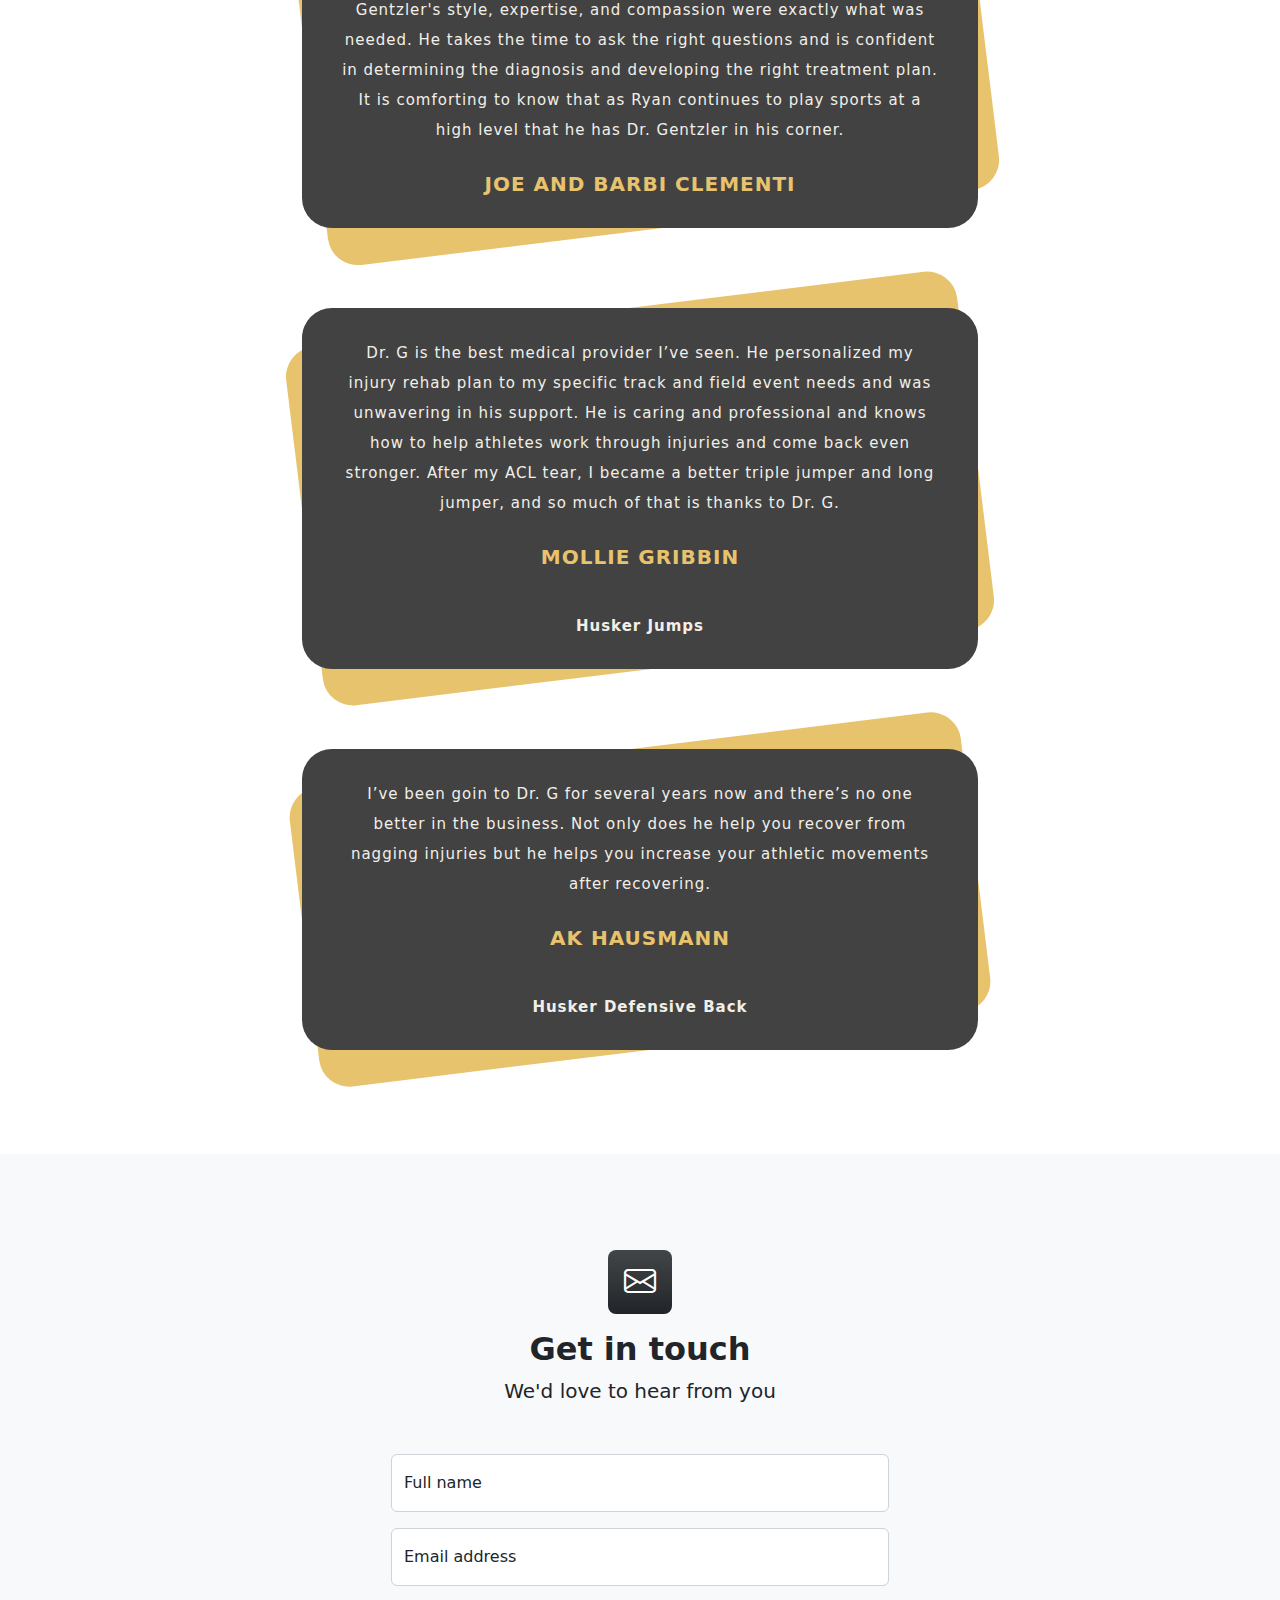
==== commit 76d7758e: "final" ====
--- a/aoadlWebsite/website/index.html
+++ b/aoadlWebsite/website/index.html
@@ -29,6 +29,7 @@
                         <li class="nav-item"><a class="nav-link active" aria-current="page" href="#features">Home</a></li>
                         <li class="nav-item"><a class="nav-link" href="#features">About</a></li>
                         <li class="nav-item"><a class="nav-link" href="#contact">Contact</a></li>
+                        <li class="nav-item"><a class="nav-link" href="adminpage/admin.html">Admin</a></li>
                     </ul>
                 </div>
             </div>
